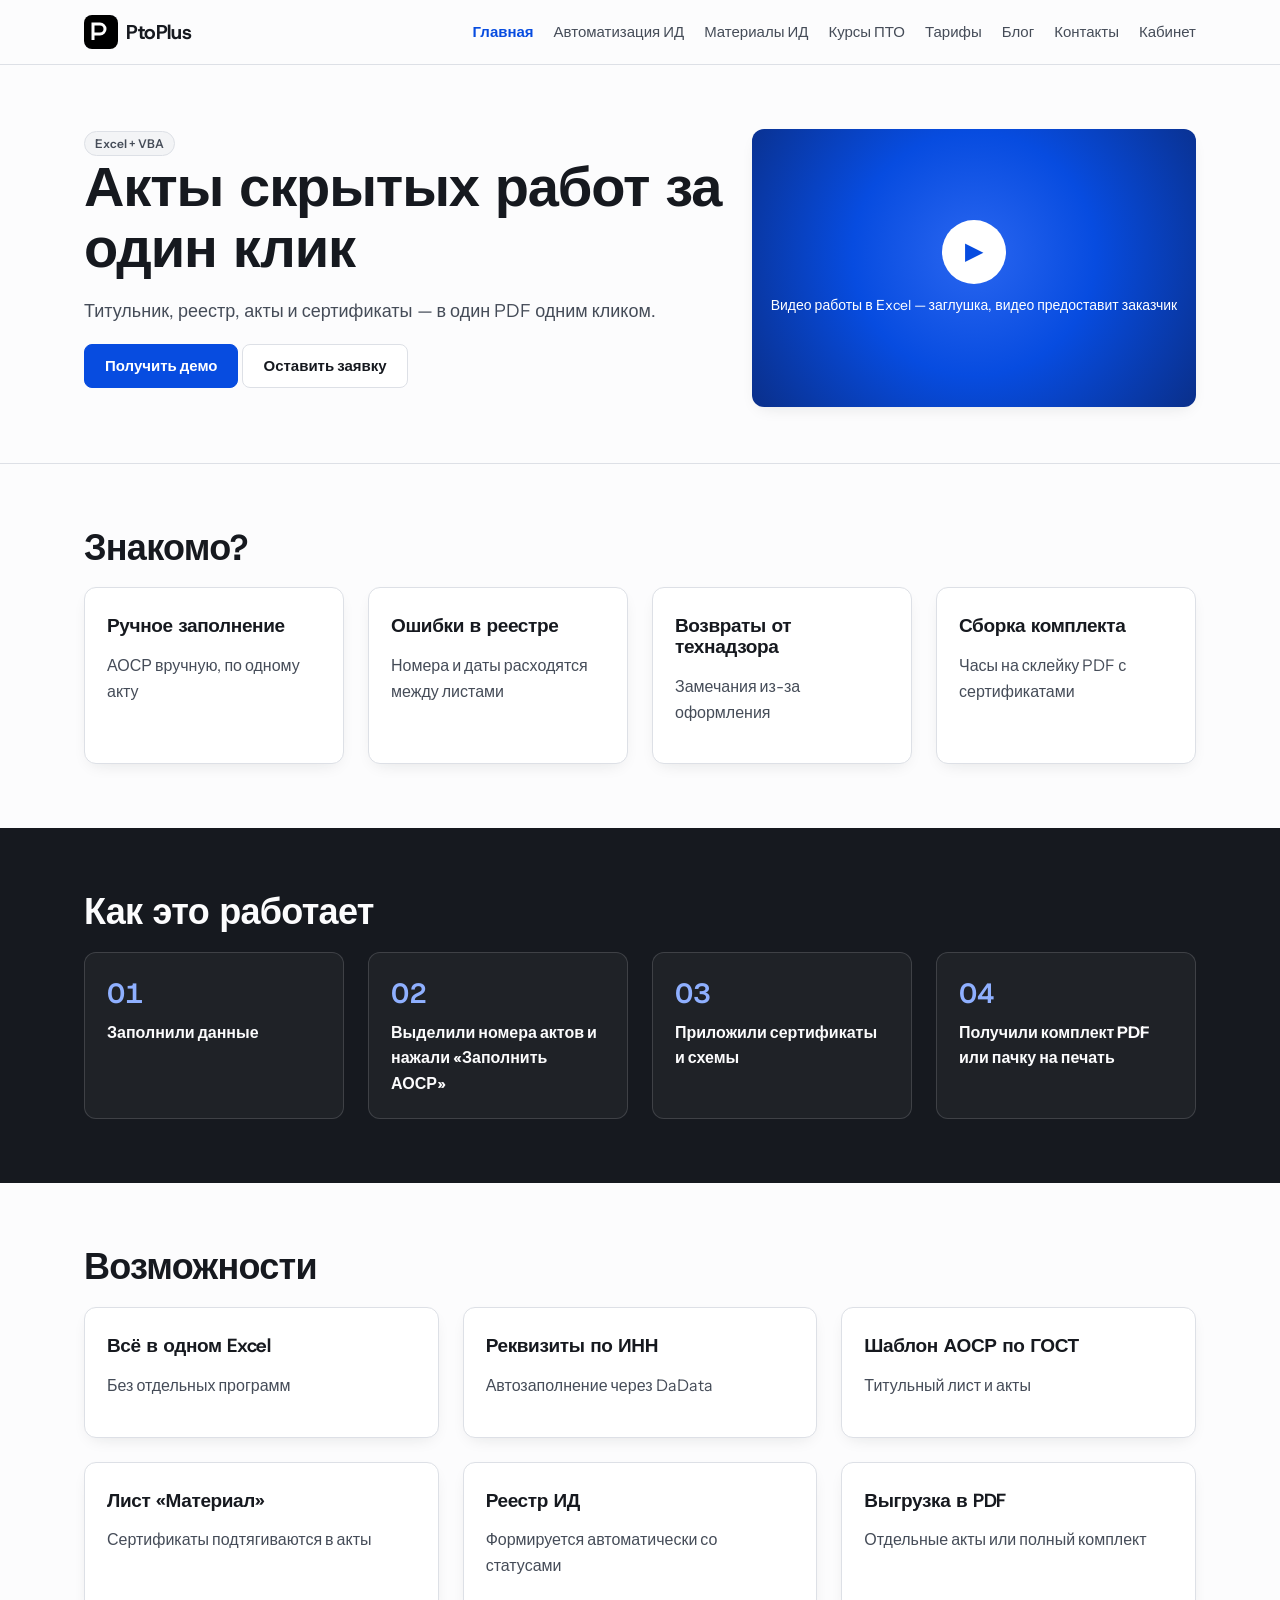
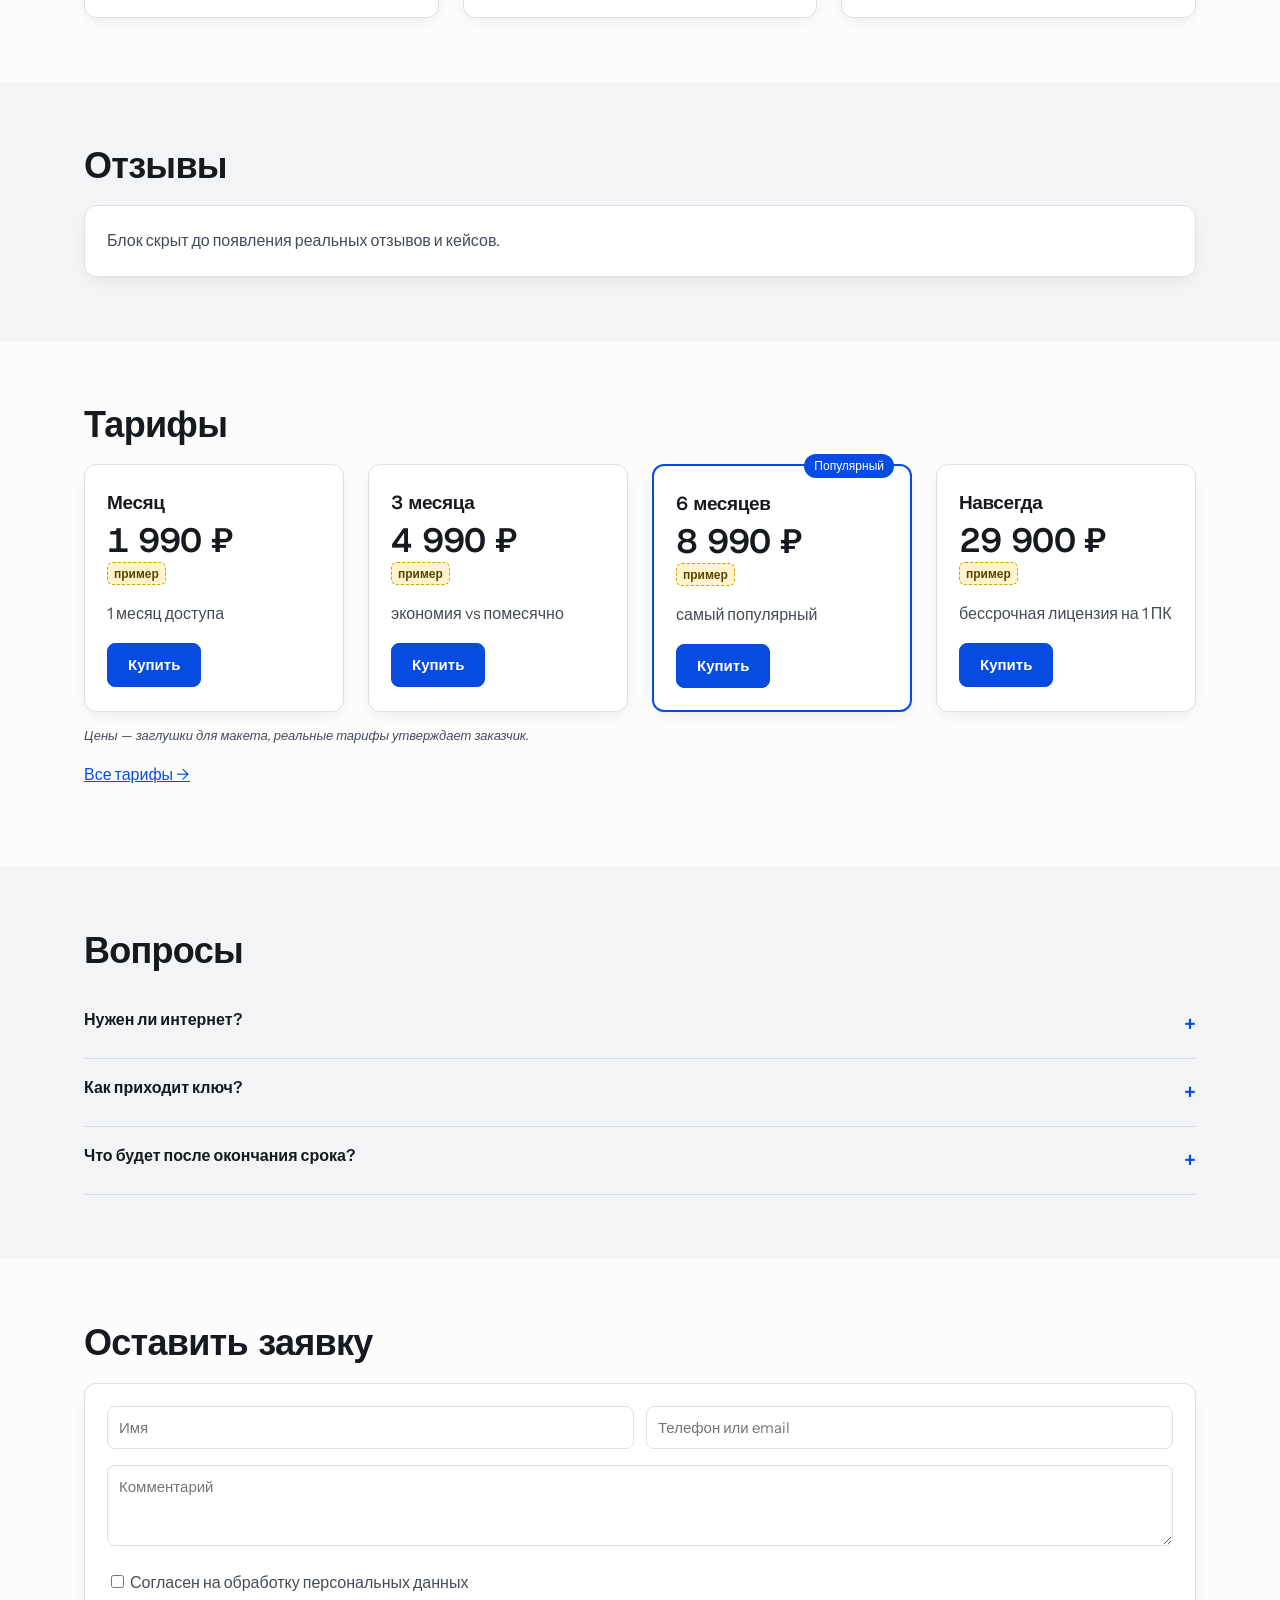
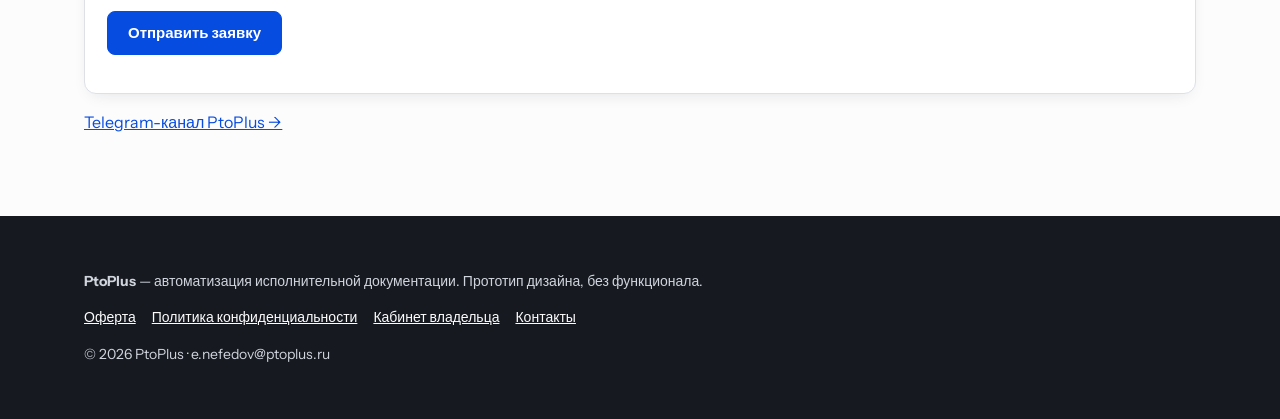
==== index.html @ ea8615cf "PtoPlus prototype" ====
<!doctype html><html lang="ru"><head><meta charset="utf-8"><meta name="viewport" content="width=device-width,initial-scale=1"><title>Главная — PtoPlus</title><link rel="preconnect" href="https://fonts.googleapis.com"><link rel="preconnect" href="https://fonts.gstatic.com" crossorigin><link href="https://fonts.googleapis.com/css2?family=Host+Grotesk:wght@500;700&family=Instrument+Sans:wght@400;500;600&display=swap" rel="stylesheet"><link rel="stylesheet" href="style.css"></head><body>
<header><div class="wrap nav"><a class="logo" href="index.html"><svg width="34" height="34" viewBox="0 0 34 34"><rect width="34" height="34" rx="8" fill="var(--accent)"/><path d="M9 25V9h7a5 5 0 010 10h-7" stroke="#fff" stroke-width="3" fill="none"/><path d="M22 18h6M25 15v6" stroke="var(--accent-2)" stroke-width="3"/></svg>PtoPlus</a><nav class="menu"><a href="index.html" class=active>Главная</a><a href="automation.html">Автоматизация ИД</a><a href="materials.html">Материалы ИД</a><a href="courses.html">Курсы ПТО</a><a href="pricing.html">Тарифы</a><a href="blog.html">Блог</a><a href="contacts.html">Контакты</a><a href="account.html">Кабинет</a></nav><button class="burger" aria-label="Меню">☰</button></div></header>
<main><div class="hero"><div class="wrap grid g2"><div><span class="tag">Excel + VBA</span><h1>Акты скрытых работ за один клик</h1><p>Титульник, реестр, акты и сертификаты — в один PDF одним кликом.</p><p><a class="btn" href="pricing.html">Получить демо</a> <a class="btn ghost" href="contacts.html">Оставить заявку</a></p></div><div class="video"><div class="play">▶</div><div>Видео работы в Excel — заглушка, видео предоставит заказчик</div></div></div></div><section class=""><div class="wrap"><h2>Знакомо?</h2><div class="grid g4"><div class="card"><h3>Ручное заполнение</h3><p class="muted">АОСР вручную, по одному акту</p></div><div class="card"><h3>Ошибки в реестре</h3><p class="muted">Номера и даты расходятся между листами</p></div><div class="card"><h3>Возвраты от технадзора</h3><p class="muted">Замечания из-за оформления</p></div><div class="card"><h3>Сборка комплекта</h3><p class="muted">Часы на склейку PDF с сертификатами</p></div></div></div></section><section class="dark"><div class="wrap"><h2>Как это работает</h2><div class="grid g4 steps"><div class="card"><b>Заполнили данные</b></div><div class="card"><b>Выделили номера актов и нажали «Заполнить АОСР»</b></div><div class="card"><b>Приложили сертификаты и схемы</b></div><div class="card"><b>Получили комплект PDF или пачку на печать</b></div></div></div></section><section class=""><div class="wrap"><h2>Возможности</h2><div class="grid g3"><div class="card"><h3>Всё в одном Excel</h3><p class="muted">Без отдельных программ</p></div><div class="card"><h3>Реквизиты по ИНН</h3><p class="muted">Автозаполнение через DaData</p></div><div class="card"><h3>Шаблон АОСР по ГОСТ</h3><p class="muted">Титульный лист и акты</p></div><div class="card"><h3>Лист «Материал»</h3><p class="muted">Сертификаты подтягиваются в акты</p></div><div class="card"><h3>Реестр ИД</h3><p class="muted">Формируется автоматически со статусами</p></div><div class="card"><h3>Выгрузка в PDF</h3><p class="muted">Отдельные акты или полный комплект</p></div></div></div></section><section class=""><div class="wrap"><h2>Отзывы</h2><div class="card muted">Блок скрыт до появления реальных отзывов и кейсов.</div></div></section><section class=""><div class="wrap"><h2>Тарифы</h2><div class="grid g4"><div class="card "><h3>Месяц</h3><div class="price">1 990 ₽</div><span class="ph">пример</span><p class="muted">1 месяц доступа</p><a class="btn" href="success.html">Купить</a></div><div class="card "><h3>3 месяца</h3><div class="price">4 990 ₽</div><span class="ph">пример</span><p class="muted">экономия vs помесячно</p><a class="btn" href="success.html">Купить</a></div><div class="card hit"><h3>6 месяцев</h3><div class="price">8 990 ₽</div><span class="ph">пример</span><p class="muted">самый популярный</p><a class="btn" href="success.html">Купить</a></div><div class="card "><h3>Навсегда</h3><div class="price">29 900 ₽</div><span class="ph">пример</span><p class="muted">бессрочная лицензия на 1 ПК</p><a class="btn" href="success.html">Купить</a></div></div><p class="demo">Цены — заглушки для макета, реальные тарифы утверждает заказчик.</p><p><a href="pricing.html">Все тарифы →</a></p></div></section><section class=""><div class="wrap"><h2>Вопросы</h2><details><summary>Нужен ли интернет?</summary>Ключ проверяется при запуске; без сети файл работает несколько дней.</details><details><summary>Как приходит ключ?</summary>На email и в Telegram-бот сразу после оплаты.</details><details><summary>Что будет после окончания срока?</summary>Кнопки автоматизации перестанут работать до продления.</details></div></section><section class=""><div class="wrap"><h2>Оставить заявку</h2><form class="card"><div class="grid g2"><input placeholder="Имя"><input placeholder="Телефон или email"></div><p><textarea rows="3" placeholder="Комментарий"></textarea></p><label class="muted"><input type="checkbox" style="width:auto"> Согласен на обработку персональных данных</label><p><button class="btn">Отправить заявку</button></p></form><p><a href="#" data-demo="ссылка на Telegram-канал">Telegram-канал PtoPlus →</a></p></div></section></main>
<footer><div class="wrap"><p><b>PtoPlus</b> — автоматизация исполнительной документации. Прототип дизайна, без функционала.</p><p><a href="offer.html">Оферта</a><a href="privacy.html">Политика конфиденциальности</a><a href="owner.html">Кабинет владельца</a><a href="contacts.html">Контакты</a></p><p>© 2026 PtoPlus · e.nefedov@ptoplus.ru</p></div></footer><script src="app.js"></script></body></html>
---- style.css ----
:root{--dp-color-ground:#fcfcfd;--dp-color-ink:#16191f;--dp-color-ink-secondary:#454c58;--dp-color-ground-muted:#f3f4f6;--dp-color-rule:#dde0e6;--dp-color-accent:#074ce0;--dp-color-field:#16191f;--dp-color-on-field:#fcfcfd;--dp-color-on-field-secondary:#d0d4dd;--dp-color-panel:#fff;--dp-color-on-accent:#fff;--dp-typography-fallback:sans-serif;--dp-typography-body:16px;--dp-typography-interface:15px;--dp-typography-small:14px;--dp-typography-metadata:13px;--dp-typography-label:12px;--dp-typography-body-leading:1.6;--dp-spacing-grid-gap:24px;--dp-radius-panel:12px;--dp-border-hairline:1px;--dp-motion-interaction:160ms;--dp-motion-easing:ease-out;
--display:"Host Grotesk",var(--dp-typography-fallback);--sans:"Instrument Sans",var(--dp-typography-fallback);--shadow:0 6px 18px -8px rgba(22,25,31,.14);--maxw:1160px}
*{box-sizing:border-box}
body{margin:0;font-family:var(--sans);font-size:var(--dp-typography-body);line-height:var(--dp-typography-body-leading);background:var(--dp-color-ground);color:var(--dp-color-ink)}
h1,h2,h3,.price,.kpi,.logo{font-family:var(--display);letter-spacing:-.02em;line-height:1.1;font-weight:700}
h1{font-size:clamp(32px,5.4vw,56px);margin:0 0 16px}h2{font-size:clamp(24px,3.4vw,36px);margin:0 0 20px}h3{font-size:19px;margin:6px 0 8px}
a{color:var(--dp-color-accent)}img,svg{max-width:100%}
:focus-visible{outline:2px solid var(--dp-color-accent);outline-offset:3px;border-radius:4px}
.wrap{max-width:var(--maxw);margin:auto;padding:0 24px}
header{background:var(--dp-color-ground);border-bottom:var(--dp-border-hairline) solid var(--dp-color-rule);position:sticky;top:0;z-index:9}
.nav{display:flex;align-items:center;justify-content:space-between;height:64px}
.logo{display:flex;gap:8px;align-items:center;font-size:20px;color:var(--dp-color-ink);text-decoration:none}
.menu{display:none;position:absolute;top:64px;left:0;right:0;background:var(--dp-color-panel);flex-direction:column;padding:12px 24px;border-bottom:1px solid var(--dp-color-rule);font-size:var(--dp-typography-interface)}
.menu.open{display:flex}.menu a{padding:8px 0;color:var(--dp-color-ink-secondary);text-decoration:none}.menu a.active{color:var(--dp-color-accent);font-weight:600}.menu a:hover{color:var(--dp-color-ink)}
.burger{background:var(--dp-color-panel);border:1px solid var(--dp-color-rule);border-radius:8px;padding:8px 12px;font-size:18px;color:var(--dp-color-ink);cursor:pointer}
@media(min-width:1000px){.menu{display:flex;position:static;flex-direction:row;gap:20px;padding:0;border:0;background:none}.burger{display:none}}
.btn{display:inline-block;background:var(--dp-color-accent);color:var(--dp-color-on-accent);padding:12px 20px;border-radius:8px;text-decoration:none;font:600 var(--dp-typography-interface)/1.2 var(--sans);border:1px solid var(--dp-color-accent);cursor:pointer;min-height:44px;transition:transform var(--dp-motion-interaction) var(--dp-motion-easing),background var(--dp-motion-interaction) var(--dp-motion-easing),box-shadow var(--dp-motion-interaction) var(--dp-motion-easing)}
.btn:hover{background:#053cb4;transform:translateY(-1px);box-shadow:var(--shadow)}.btn:active{transform:none}
.btn.ghost{background:var(--dp-color-panel);color:var(--dp-color-ink);border-color:var(--dp-color-rule)}.btn.ghost:hover{background:var(--dp-color-ground-muted)}
.btn.sm{padding:6px 12px;min-height:34px;font-size:var(--dp-typography-metadata)}.btn.warn{background:var(--dp-color-panel);color:#b42318;border-color:#f1c1bc}
section{padding:64px 0}section:nth-of-type(even){background:var(--dp-color-ground-muted)}
.dark,footer{background:var(--dp-color-field)!important;color:var(--dp-color-on-field)}.dark .muted,footer{color:var(--dp-color-on-field-secondary)}
.dark .card{background:rgba(255,255,255,.04);border-color:rgba(255,255,255,.14);box-shadow:none;color:var(--dp-color-on-field)}
.hero{padding:64px 0 56px;border-bottom:1px solid var(--dp-color-rule)}.hero p{font-size:18px;color:var(--dp-color-ink-secondary);max-width:62ch}
.hero .grid.g2{grid-template-columns:1.45fr 1fr;align-items:center}
.grid{display:grid;gap:var(--dp-spacing-grid-gap);grid-template-columns:1fr}
.g2{grid-template-columns:1fr 1fr}.g3{grid-template-columns:repeat(3,1fr)}.g4{grid-template-columns:repeat(4,1fr)}
.card{background:var(--dp-color-panel);border:var(--dp-border-hairline) solid var(--dp-color-rule);border-radius:var(--dp-radius-panel);padding:22px;box-shadow:var(--shadow)}
.card p.muted{max-width:42ch}
.muted{color:var(--dp-color-ink-secondary)}
.tag{display:inline-block;font-size:var(--dp-typography-label);font-weight:600;background:var(--dp-color-ground-muted);color:var(--dp-color-ink-secondary);border:1px solid var(--dp-color-rule);border-radius:20px;padding:2px 10px;margin-right:4px}
.ph{display:inline-block;font-size:var(--dp-typography-label);background:#fff4cc;color:#5c4400;border:1px dashed #c9a400;border-radius:6px;padding:1px 6px;vertical-align:middle;font-weight:600}
.price{font-size:34px}.card.hit{border:2px solid var(--dp-color-accent);position:relative}.card.hit::after{content:"Популярный";position:absolute;top:-12px;right:16px;background:var(--dp-color-accent);color:#fff;font-size:var(--dp-typography-label);padding:2px 10px;border-radius:20px}
.card ul{padding-left:18px;font-size:var(--dp-typography-small)}
.video{aspect-ratio:16/10;background:radial-gradient(circle at 50% 45%,#2a66f0,#074ce0 45%,#0a2f8a);border-radius:var(--dp-radius-panel);display:flex;align-items:center;justify-content:center;color:#fff;flex-direction:column;gap:10px;text-align:center;padding:16px;font-size:var(--dp-typography-small);box-shadow:var(--shadow)}
.play{width:64px;height:64px;border-radius:50%;background:#fff;color:var(--dp-color-accent);display:flex;align-items:center;justify-content:center;font-size:24px}
.steps{counter-reset:s}.steps .card::before{counter-increment:s;content:counter(s,decimal-leading-zero);display:block;font:700 28px var(--display);color:var(--dp-color-accent);margin-bottom:8px}.dark .steps .card::before{color:#8fb0ff}
.filters{display:flex;flex-wrap:wrap;gap:10px;margin-bottom:20px}
select,input,textarea{font:var(--dp-typography-interface) var(--sans);padding:11px;border:1px solid var(--dp-color-rule);border-radius:8px;background:var(--dp-color-panel);color:var(--dp-color-ink);width:100%}.filters select,.filters input{width:auto;flex:1 1 160px}
form .grid{gap:12px}
table{width:100%;border-collapse:collapse;font-size:var(--dp-typography-small)}th{font-size:var(--dp-typography-label);text-transform:uppercase;letter-spacing:.04em;color:var(--dp-color-ink-secondary)}th,td{text-align:left;padding:11px 10px;border-bottom:1px solid var(--dp-color-rule)}.tbl{overflow-x:auto}
.ok{color:#067647;font-weight:600}.bad{color:#b42318;font-weight:600}
.bar{display:flex;align-items:center;gap:10px;margin:10px 0;font-size:var(--dp-typography-metadata)}.bar span{width:90px;flex:none}.bar i{display:block;height:14px;background:var(--dp-color-accent);border-radius:4px}
.tabs{display:flex;gap:6px;flex-wrap:wrap;margin-bottom:14px}.tabs button{border:1px solid var(--dp-color-rule);background:var(--dp-color-panel);padding:8px 16px;border-radius:20px;cursor:pointer;font:500 var(--dp-typography-interface) var(--sans);color:var(--dp-color-ink)}.tabs button.on{background:var(--dp-color-accent);color:#fff;border-color:var(--dp-color-accent)}
.pane{display:none}.pane.on{display:block}.demo{font-size:var(--dp-typography-metadata);color:var(--dp-color-ink-secondary);font-style:italic;font-family:var(--sans);font-weight:400;letter-spacing:0}
details{border-bottom:1px solid var(--dp-color-rule);padding:16px 0}details summary{cursor:pointer;font-weight:600;list-style:none;display:flex;justify-content:space-between}details summary::-webkit-details-marker{display:none}details summary::after{content:"+";font-size:22px;color:var(--dp-color-accent);transition:transform var(--dp-motion-interaction) var(--dp-motion-easing)}details[open] summary::after{transform:rotate(45deg)}
footer{padding:40px 0;font-size:var(--dp-typography-small)}footer a{color:var(--dp-color-on-field);margin-right:16px}
.kpi{font-size:28px}
@media(max-width:1050px){:root{--dp-spacing-grid-gap:18px}.g4{grid-template-columns:repeat(2,1fr)}}
@media(max-width:760px){.g2,.g3,.hero .grid.g2{grid-template-columns:1fr}.g4{grid-template-columns:1fr}section{padding:44px 0}.wrap{padding:0 18px}}
@media(max-width:480px){.g4{grid-template-columns:1fr}}
@media(prefers-reduced-motion:reduce){*{transition:none!important}.btn:hover{transform:none}}
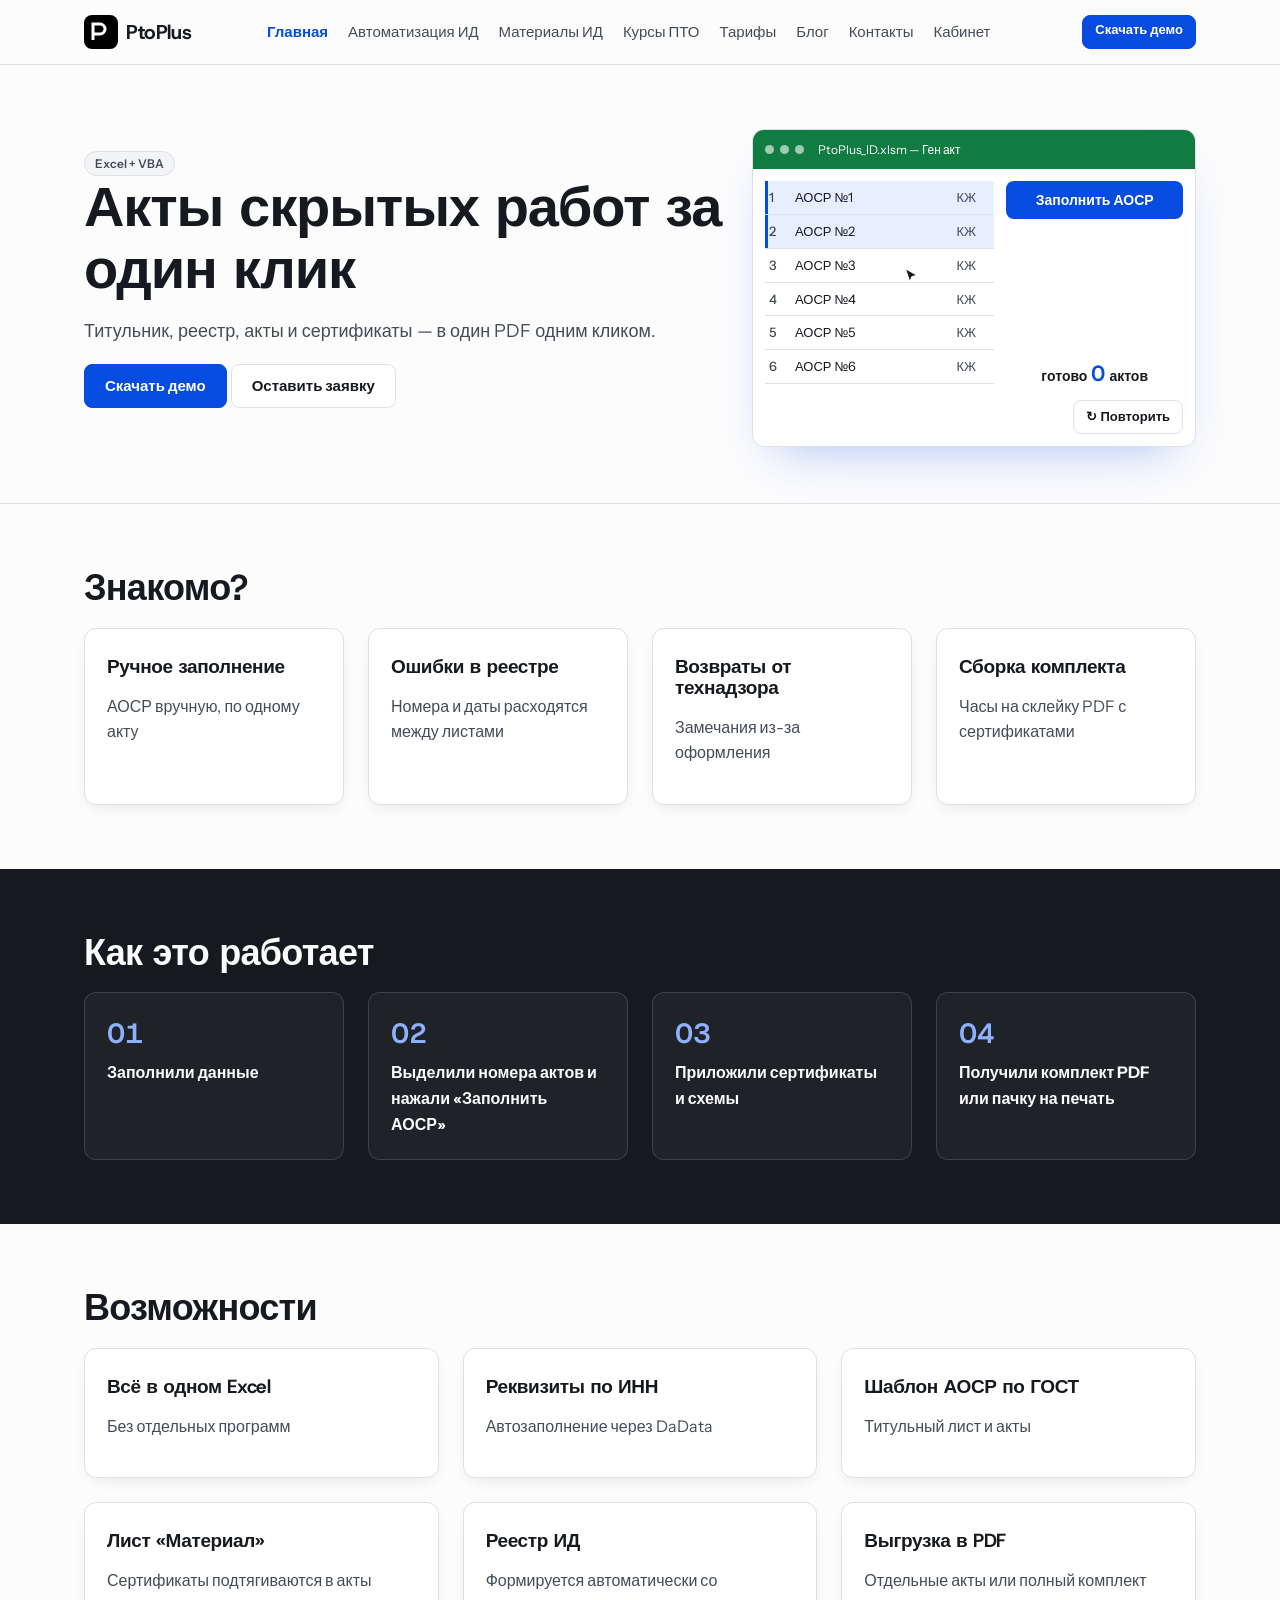
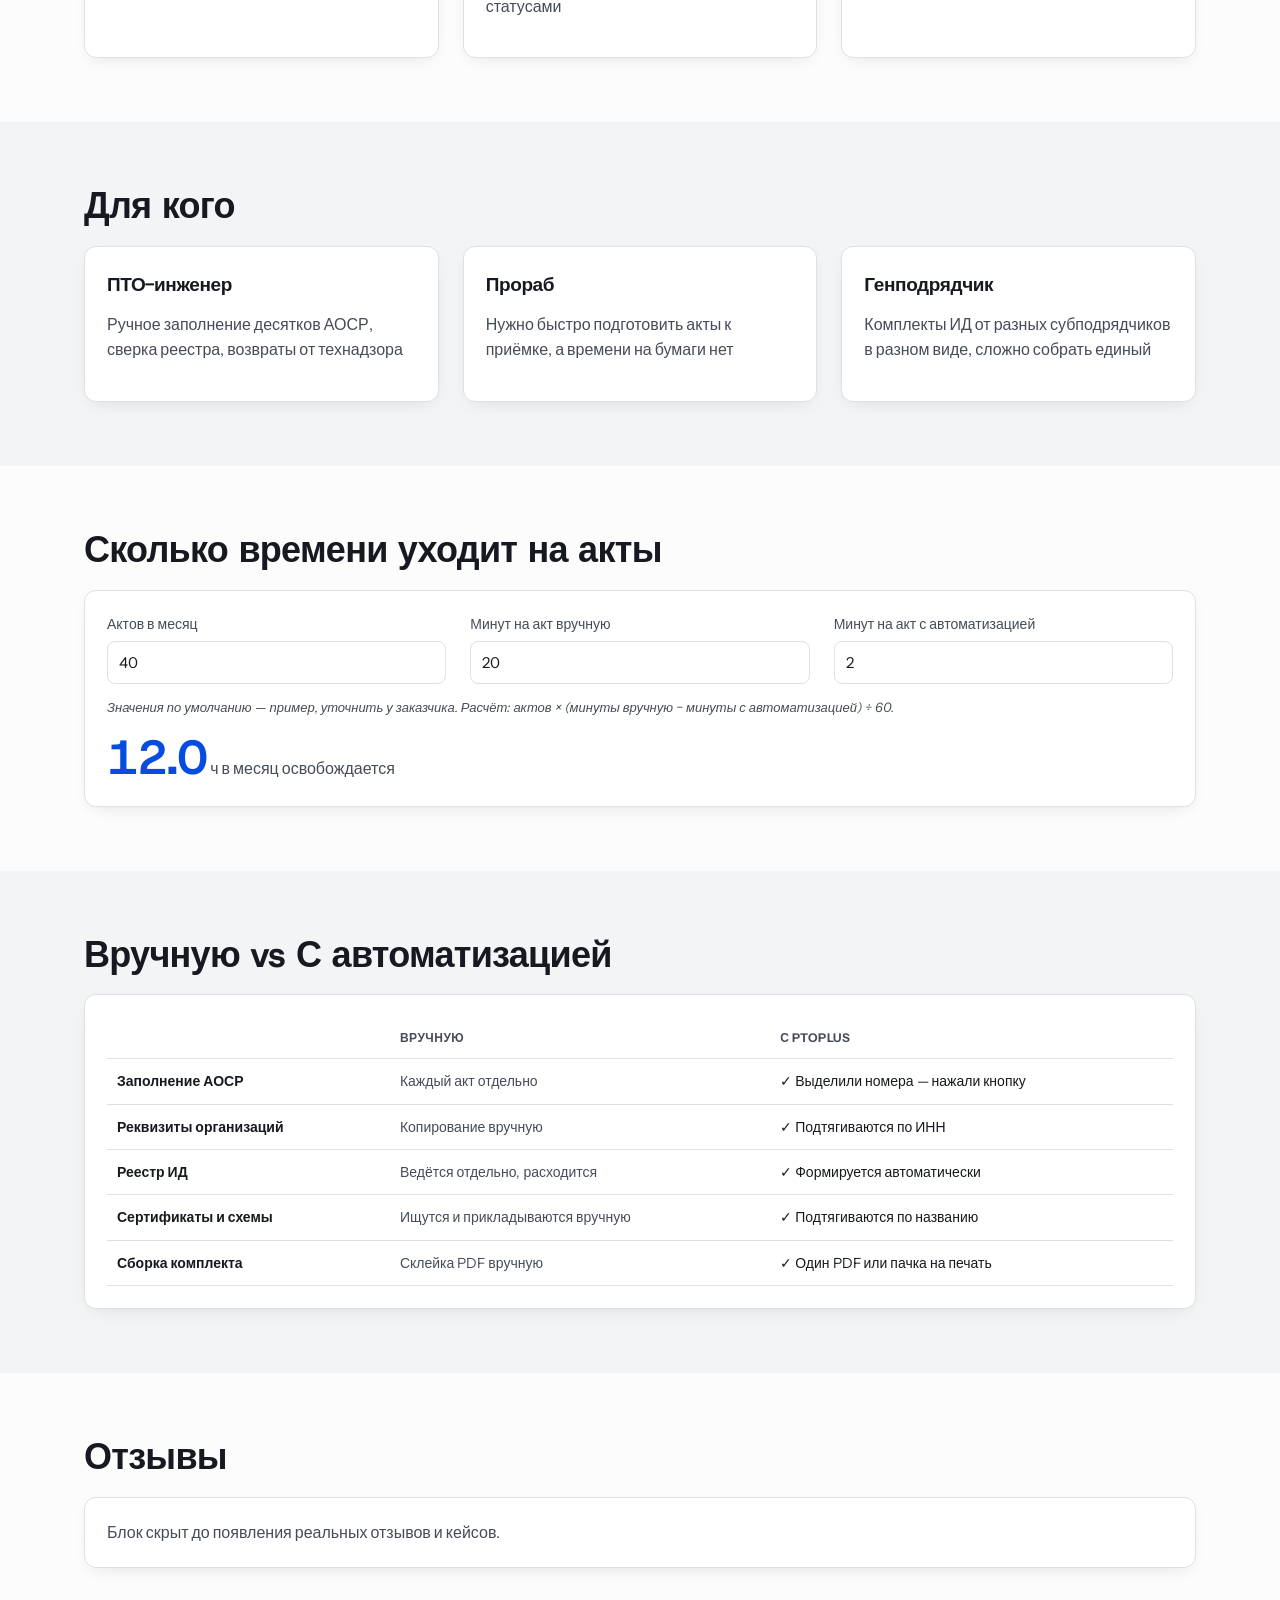
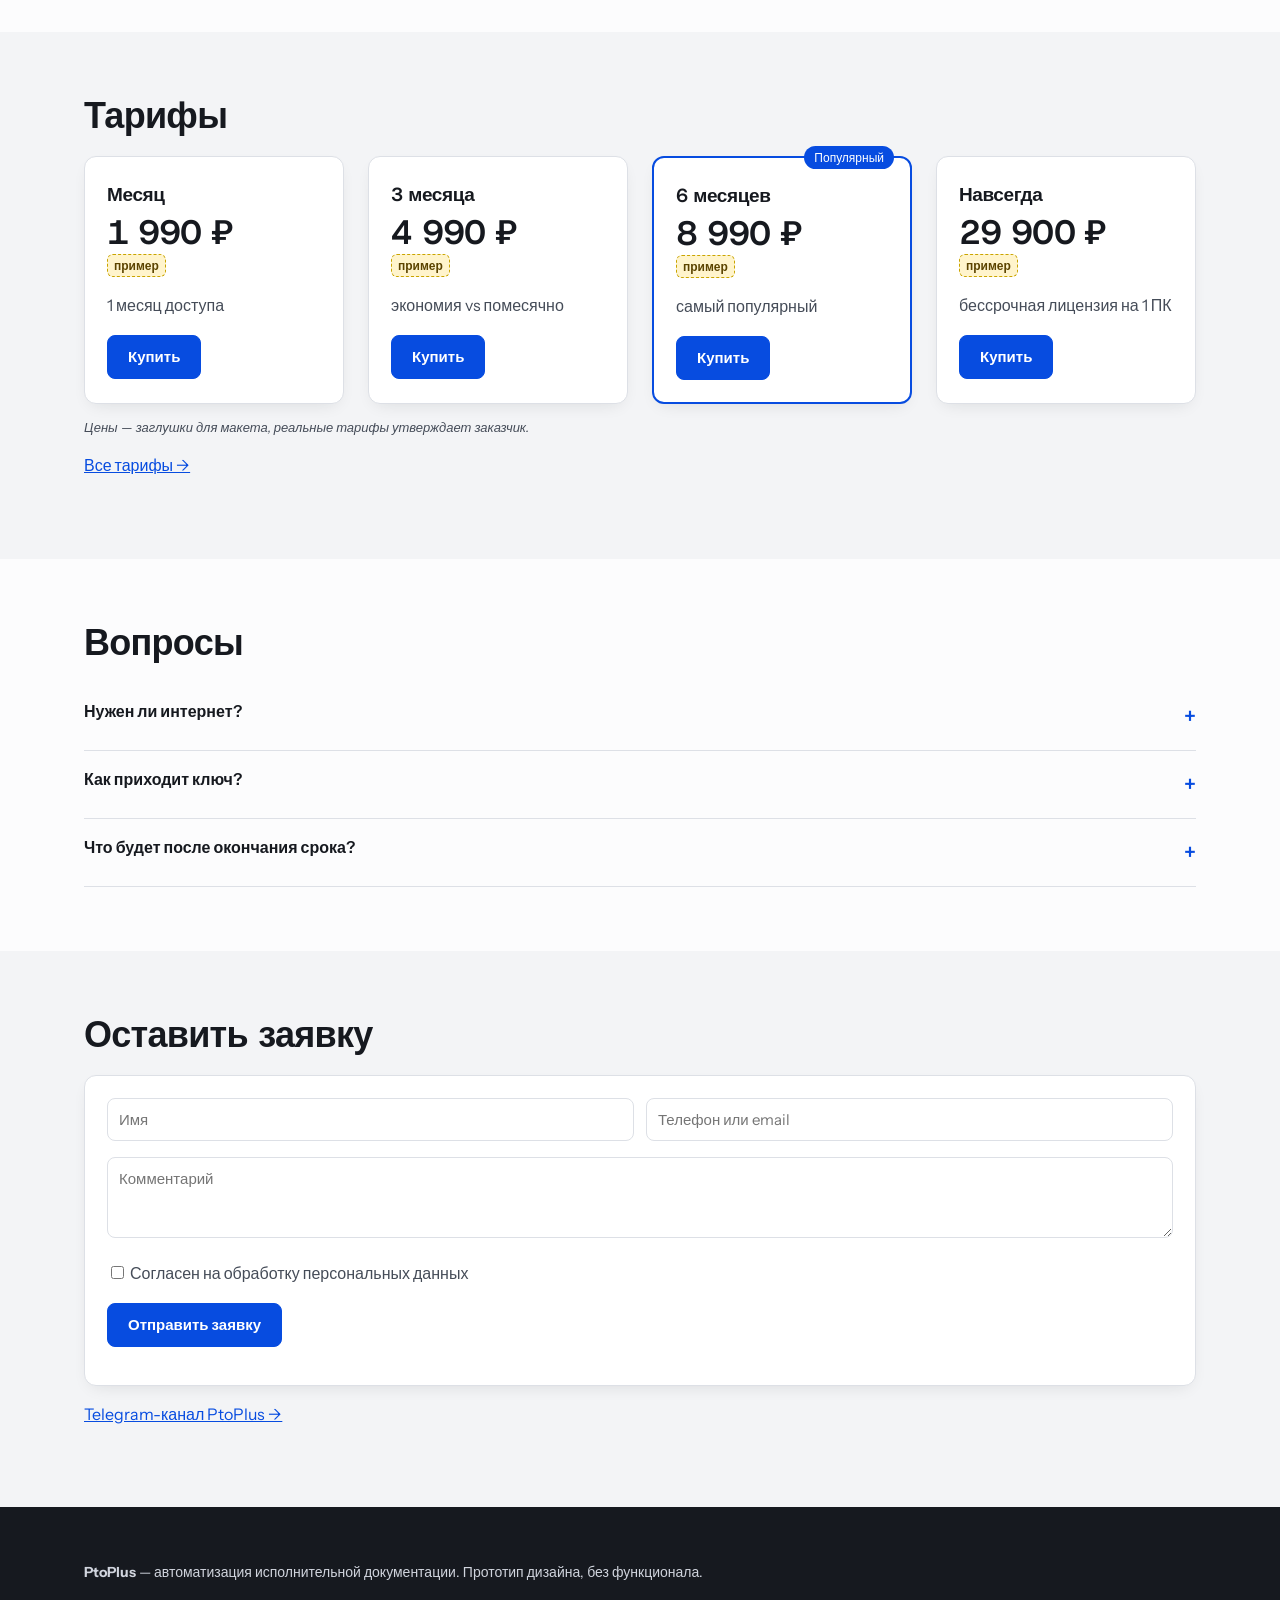
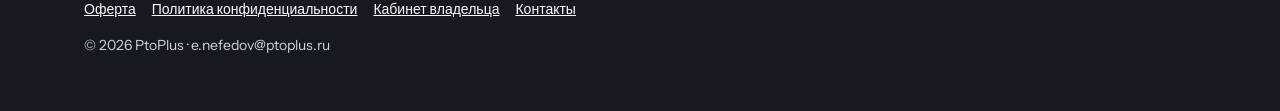
==== commit 4b06791c: "WOW: hero demo, calculator, audience, comparison, motion" ====
--- a/index.html
+++ b/index.html
@@ -1,4 +1,4 @@
 <!doctype html><html lang="ru"><head><meta charset="utf-8"><meta name="viewport" content="width=device-width,initial-scale=1"><title>Главная — PtoPlus</title><link rel="preconnect" href="https://fonts.googleapis.com"><link rel="preconnect" href="https://fonts.gstatic.com" crossorigin><link href="https://fonts.googleapis.com/css2?family=Host+Grotesk:wght@500;700&family=Instrument+Sans:wght@400;500;600&display=swap" rel="stylesheet"><link rel="stylesheet" href="style.css"></head><body>
-<header><div class="wrap nav"><a class="logo" href="index.html"><svg width="34" height="34" viewBox="0 0 34 34"><rect width="34" height="34" rx="8" fill="var(--accent)"/><path d="M9 25V9h7a5 5 0 010 10h-7" stroke="#fff" stroke-width="3" fill="none"/><path d="M22 18h6M25 15v6" stroke="var(--accent-2)" stroke-width="3"/></svg>PtoPlus</a><nav class="menu"><a href="index.html" class=active>Главная</a><a href="automation.html">Автоматизация ИД</a><a href="materials.html">Материалы ИД</a><a href="courses.html">Курсы ПТО</a><a href="pricing.html">Тарифы</a><a href="blog.html">Блог</a><a href="contacts.html">Контакты</a><a href="account.html">Кабинет</a></nav><button class="burger" aria-label="Меню">☰</button></div></header>
-<main><div class="hero"><div class="wrap grid g2"><div><span class="tag">Excel + VBA</span><h1>Акты скрытых работ за один клик</h1><p>Титульник, реестр, акты и сертификаты — в один PDF одним кликом.</p><p><a class="btn" href="pricing.html">Получить демо</a> <a class="btn ghost" href="contacts.html">Оставить заявку</a></p></div><div class="video"><div class="play">▶</div><div>Видео работы в Excel — заглушка, видео предоставит заказчик</div></div></div></div><section class=""><div class="wrap"><h2>Знакомо?</h2><div class="grid g4"><div class="card"><h3>Ручное заполнение</h3><p class="muted">АОСР вручную, по одному акту</p></div><div class="card"><h3>Ошибки в реестре</h3><p class="muted">Номера и даты расходятся между листами</p></div><div class="card"><h3>Возвраты от технадзора</h3><p class="muted">Замечания из-за оформления</p></div><div class="card"><h3>Сборка комплекта</h3><p class="muted">Часы на склейку PDF с сертификатами</p></div></div></div></section><section class="dark"><div class="wrap"><h2>Как это работает</h2><div class="grid g4 steps"><div class="card"><b>Заполнили данные</b></div><div class="card"><b>Выделили номера актов и нажали «Заполнить АОСР»</b></div><div class="card"><b>Приложили сертификаты и схемы</b></div><div class="card"><b>Получили комплект PDF или пачку на печать</b></div></div></div></section><section class=""><div class="wrap"><h2>Возможности</h2><div class="grid g3"><div class="card"><h3>Всё в одном Excel</h3><p class="muted">Без отдельных программ</p></div><div class="card"><h3>Реквизиты по ИНН</h3><p class="muted">Автозаполнение через DaData</p></div><div class="card"><h3>Шаблон АОСР по ГОСТ</h3><p class="muted">Титульный лист и акты</p></div><div class="card"><h3>Лист «Материал»</h3><p class="muted">Сертификаты подтягиваются в акты</p></div><div class="card"><h3>Реестр ИД</h3><p class="muted">Формируется автоматически со статусами</p></div><div class="card"><h3>Выгрузка в PDF</h3><p class="muted">Отдельные акты или полный комплект</p></div></div></div></section><section class=""><div class="wrap"><h2>Отзывы</h2><div class="card muted">Блок скрыт до появления реальных отзывов и кейсов.</div></div></section><section class=""><div class="wrap"><h2>Тарифы</h2><div class="grid g4"><div class="card "><h3>Месяц</h3><div class="price">1 990 ₽</div><span class="ph">пример</span><p class="muted">1 месяц доступа</p><a class="btn" href="success.html">Купить</a></div><div class="card "><h3>3 месяца</h3><div class="price">4 990 ₽</div><span class="ph">пример</span><p class="muted">экономия vs помесячно</p><a class="btn" href="success.html">Купить</a></div><div class="card hit"><h3>6 месяцев</h3><div class="price">8 990 ₽</div><span class="ph">пример</span><p class="muted">самый популярный</p><a class="btn" href="success.html">Купить</a></div><div class="card "><h3>Навсегда</h3><div class="price">29 900 ₽</div><span class="ph">пример</span><p class="muted">бессрочная лицензия на 1 ПК</p><a class="btn" href="success.html">Купить</a></div></div><p class="demo">Цены — заглушки для макета, реальные тарифы утверждает заказчик.</p><p><a href="pricing.html">Все тарифы →</a></p></div></section><section class=""><div class="wrap"><h2>Вопросы</h2><details><summary>Нужен ли интернет?</summary>Ключ проверяется при запуске; без сети файл работает несколько дней.</details><details><summary>Как приходит ключ?</summary>На email и в Telegram-бот сразу после оплаты.</details><details><summary>Что будет после окончания срока?</summary>Кнопки автоматизации перестанут работать до продления.</details></div></section><section class=""><div class="wrap"><h2>Оставить заявку</h2><form class="card"><div class="grid g2"><input placeholder="Имя"><input placeholder="Телефон или email"></div><p><textarea rows="3" placeholder="Комментарий"></textarea></p><label class="muted"><input type="checkbox" style="width:auto"> Согласен на обработку персональных данных</label><p><button class="btn">Отправить заявку</button></p></form><p><a href="#" data-demo="ссылка на Telegram-канал">Telegram-канал PtoPlus →</a></p></div></section></main>
+<header><div class="wrap nav"><a class="logo" href="index.html"><svg width="34" height="34" viewBox="0 0 34 34"><rect width="34" height="34" rx="8" fill="var(--accent)"/><path d="M9 25V9h7a5 5 0 010 10h-7" stroke="#fff" stroke-width="3" fill="none"/><path d="M22 18h6M25 15v6" stroke="var(--accent-2)" stroke-width="3"/></svg>PtoPlus</a><nav class="menu"><a href="index.html" class=active>Главная</a><a href="automation.html">Автоматизация ИД</a><a href="materials.html">Материалы ИД</a><a href="courses.html">Курсы ПТО</a><a href="pricing.html">Тарифы</a><a href="blog.html">Блог</a><a href="contacts.html">Контакты</a><a href="account.html">Кабинет</a></nav><a class="btn sm hdr-cta" href="#" data-demo="скачивание демо-файла">Скачать демо</a><button class="burger" aria-label="Меню">☰</button></div></header>
+<main><div class="hero"><div class="wrap grid g2"><div><span class="tag">Excel + VBA</span><h1>Акты скрытых работ за один клик</h1><p>Титульник, реестр, акты и сертификаты — в один PDF одним кликом.</p><p><a class="btn" href="#" data-demo="скачивание демо-файла">Скачать демо</a> <a class="btn ghost" href="contacts.html">Оставить заявку</a></p></div><div class="xdemo" aria-label="Анимация: выделение актов и формирование PDF" role="img"><div class="xbar"><i></i><i></i><i></i><span>PtoPlus_ID.xlsm — Ген акт</span></div><div class="xbody"><div class="xsheet"><div class="xrow"><b>1</b><span>АОСР №1</span><em>КЖ</em></div><div class="xrow"><b>2</b><span>АОСР №2</span><em>КЖ</em></div><div class="xrow"><b>3</b><span>АОСР №3</span><em>КЖ</em></div><div class="xrow"><b>4</b><span>АОСР №4</span><em>КЖ</em></div><div class="xrow"><b>5</b><span>АОСР №5</span><em>КЖ</em></div><div class="xrow"><b>6</b><span>АОСР №6</span><em>КЖ</em></div></div><div class="xside"><button class="xbtn" tabindex="-1">Заполнить АОСР</button><div class="xstack"></div><div class="xcount">готово <b>0</b> актов</div></div><div class="xcursor"></div></div><button class="xreplay btn ghost sm" type="button">↻ Повторить</button></div></div></div><section class=""><div class="wrap"><h2>Знакомо?</h2><div class="grid g4"><div class="card"><h3>Ручное заполнение</h3><p class="muted">АОСР вручную, по одному акту</p></div><div class="card"><h3>Ошибки в реестре</h3><p class="muted">Номера и даты расходятся между листами</p></div><div class="card"><h3>Возвраты от технадзора</h3><p class="muted">Замечания из-за оформления</p></div><div class="card"><h3>Сборка комплекта</h3><p class="muted">Часы на склейку PDF с сертификатами</p></div></div></div></section><section class="dark"><div class="wrap"><h2>Как это работает</h2><div class="grid g4 steps"><div class="card"><b>Заполнили данные</b></div><div class="card"><b>Выделили номера актов и нажали «Заполнить АОСР»</b></div><div class="card"><b>Приложили сертификаты и схемы</b></div><div class="card"><b>Получили комплект PDF или пачку на печать</b></div></div></div></section><section class=""><div class="wrap"><h2>Возможности</h2><div class="grid g3"><div class="card"><h3>Всё в одном Excel</h3><p class="muted">Без отдельных программ</p></div><div class="card"><h3>Реквизиты по ИНН</h3><p class="muted">Автозаполнение через DaData</p></div><div class="card"><h3>Шаблон АОСР по ГОСТ</h3><p class="muted">Титульный лист и акты</p></div><div class="card"><h3>Лист «Материал»</h3><p class="muted">Сертификаты подтягиваются в акты</p></div><div class="card"><h3>Реестр ИД</h3><p class="muted">Формируется автоматически со статусами</p></div><div class="card"><h3>Выгрузка в PDF</h3><p class="muted">Отдельные акты или полный комплект</p></div></div></div></section><section class=""><div class="wrap"><h2>Для кого</h2><div class="grid g3"><div class="card"><h3>ПТО-инженер</h3><p class="muted">Ручное заполнение десятков АОСР, сверка реестра, возвраты от технадзора</p></div><div class="card"><h3>Прораб</h3><p class="muted">Нужно быстро подготовить акты к приёмке, а времени на бумаги нет</p></div><div class="card"><h3>Генподрядчик</h3><p class="muted">Комплекты ИД от разных субподрядчиков в разном виде, сложно собрать единый</p></div></div></div></section><section class=""><div class="wrap"><h2>Сколько времени уходит на акты</h2><div class="card calc"><div class="grid g3"><label>Актов в месяц<input type="number" id="cA" value="40" min="0"></label><label>Минут на акт вручную<input type="number" id="cM" value="20" min="0"></label><label>Минут на акт с автоматизацией<input type="number" id="cT" value="2" min="0"></label></div><p class="demo">Значения по умолчанию — пример, уточнить у заказчика. Расчёт: актов × (минуты вручную − минуты с автоматизацией) ÷ 60.</p><div class="calcout"><span class="kpi" id="cOut">0</span> <span class="muted">ч в месяц освобождается</span></div></div></div></section><section class=""><div class="wrap"><h2>Вручную vs С автоматизацией</h2><div class="card tbl"><table><tr><th></th><th>Вручную</th><th>С PtoPlus</th></tr><tr><td><b>Заполнение АОСР</b></td><td class="muted">Каждый акт отдельно</td><td>✓ Выделили номера — нажали кнопку</td></tr><tr><td><b>Реквизиты организаций</b></td><td class="muted">Копирование вручную</td><td>✓ Подтягиваются по ИНН</td></tr><tr><td><b>Реестр ИД</b></td><td class="muted">Ведётся отдельно, расходится</td><td>✓ Формируется автоматически</td></tr><tr><td><b>Сертификаты и схемы</b></td><td class="muted">Ищутся и прикладываются вручную</td><td>✓ Подтягиваются по названию</td></tr><tr><td><b>Сборка комплекта</b></td><td class="muted">Склейка PDF вручную</td><td>✓ Один PDF или пачка на печать</td></tr></table></div></div></section><section class=""><div class="wrap"><h2>Отзывы</h2><div class="card muted">Блок скрыт до появления реальных отзывов и кейсов.</div></div></section><section class=""><div class="wrap"><h2>Тарифы</h2><div class="grid g4"><div class="card "><h3>Месяц</h3><div class="price">1 990 ₽</div><span class="ph">пример</span><p class="muted">1 месяц доступа</p><a class="btn" href="success.html">Купить</a></div><div class="card "><h3>3 месяца</h3><div class="price">4 990 ₽</div><span class="ph">пример</span><p class="muted">экономия vs помесячно</p><a class="btn" href="success.html">Купить</a></div><div class="card hit"><h3>6 месяцев</h3><div class="price">8 990 ₽</div><span class="ph">пример</span><p class="muted">самый популярный</p><a class="btn" href="success.html">Купить</a></div><div class="card "><h3>Навсегда</h3><div class="price">29 900 ₽</div><span class="ph">пример</span><p class="muted">бессрочная лицензия на 1 ПК</p><a class="btn" href="success.html">Купить</a></div></div><p class="demo">Цены — заглушки для макета, реальные тарифы утверждает заказчик.</p><p><a href="pricing.html">Все тарифы →</a></p></div></section><section class=""><div class="wrap"><h2>Вопросы</h2><details><summary>Нужен ли интернет?</summary>Ключ проверяется при запуске; без сети файл работает несколько дней.</details><details><summary>Как приходит ключ?</summary>На email и в Telegram-бот сразу после оплаты.</details><details><summary>Что будет после окончания срока?</summary>Кнопки автоматизации перестанут работать до продления.</details></div></section><section class=""><div class="wrap"><h2>Оставить заявку</h2><form class="card"><div class="grid g2"><input placeholder="Имя"><input placeholder="Телефон или email"></div><p><textarea rows="3" placeholder="Комментарий"></textarea></p><label class="muted"><input type="checkbox" style="width:auto"> Согласен на обработку персональных данных</label><p><button class="btn">Отправить заявку</button></p></form><p><a href="#" data-demo="ссылка на Telegram-канал">Telegram-канал PtoPlus →</a></p></div></section></main>
 <footer><div class="wrap"><p><b>PtoPlus</b> — автоматизация исполнительной документации. Прототип дизайна, без функционала.</p><p><a href="offer.html">Оферта</a><a href="privacy.html">Политика конфиденциальности</a><a href="owner.html">Кабинет владельца</a><a href="contacts.html">Контакты</a></p><p>© 2026 PtoPlus · e.nefedov@ptoplus.ru</p></div></footer><script src="app.js"></script></body></html>
--- a/style.css
+++ b/style.css
@@ -50,3 +50,25 @@
 @media(max-width:760px){.g2,.g3,.hero .grid.g2{grid-template-columns:1fr}.g4{grid-template-columns:1fr}section{padding:44px 0}.wrap{padding:0 18px}}
 @media(max-width:480px){.g4{grid-template-columns:1fr}}
 @media(prefers-reduced-motion:reduce){*{transition:none!important}.btn:hover{transform:none}}
+/* WOW */
+header{background:rgba(252,252,253,.78);backdrop-filter:saturate(1.4) blur(12px);-webkit-backdrop-filter:saturate(1.4) blur(12px)}
+.hdr-cta{margin-left:auto;margin-right:10px}@media(min-width:1000px){.hdr-cta{order:3;margin:0 0 0 16px}}
+.xdemo{position:relative;background:var(--dp-color-panel);border:1px solid var(--dp-color-rule);border-radius:var(--dp-radius-panel);box-shadow:0 24px 48px -24px rgba(7,76,224,.35);overflow:hidden;padding-bottom:12px}
+.xbar{display:flex;gap:6px;align-items:center;padding:10px 12px;background:#107c41;color:#fff;font-size:var(--dp-typography-label)}.xbar i{width:9px;height:9px;border-radius:50%;background:rgba(255,255,255,.6)}.xbar span{margin-left:8px}
+.xbody{position:relative;display:grid;grid-template-columns:1.3fr 1fr;gap:12px;padding:12px}
+.xrow{display:grid;grid-template-columns:26px 1fr 34px;font-size:var(--dp-typography-metadata);border-bottom:1px solid var(--dp-color-rule);padding:6px 4px;transition:background var(--dp-motion-interaction),box-shadow var(--dp-motion-interaction)}.xrow b{color:var(--dp-color-ink-secondary);font-weight:500}.xrow em{font-style:normal;color:var(--dp-color-ink-secondary)}
+.xrow.sel{background:#e6eeff;box-shadow:inset 3px 0 var(--dp-color-accent)}
+.xside{display:flex;flex-direction:column;gap:10px;align-items:stretch}
+.xbtn{background:var(--dp-color-accent);color:#fff;border:0;border-radius:8px;padding:10px;font:600 var(--dp-typography-small) var(--sans);transition:transform 120ms}.xbtn.press{transform:scale(.94);box-shadow:0 0 0 6px rgba(7,76,224,.2)}
+.xstack{position:relative;height:120px}
+.xpdf{position:absolute;left:50%;width:78px;height:96px;margin-left:-39px;background:#fff;border:1px solid var(--dp-color-rule);border-radius:6px;box-shadow:0 6px 14px -6px rgba(0,0,0,.25);font-size:10px;padding:6px;animation:fly .6s var(--dp-motion-easing) both}.xpdf::before{content:"PDF";display:block;background:#d92d20;color:#fff;font-weight:700;border-radius:3px;padding:1px 4px;width:max-content;margin-bottom:4px}.xpdf::after{content:"";display:block;height:28px;background:repeating-linear-gradient(#eef0f3 0 3px,transparent 3px 7px)}
+@keyframes fly{from{opacity:0;transform:translate(-120px,-60px) rotate(-18deg) scale(.6)}to{opacity:1}}
+.xcount{text-align:center;font:700 var(--dp-typography-small) var(--display)}.xcount b{color:var(--dp-color-accent);font-size:22px}
+.xcursor{position:absolute;width:18px;height:18px;left:20px;top:20px;pointer-events:none;background:no-repeat center/contain url("data:image/svg+xml,%3Csvg xmlns='http://www.w3.org/2000/svg' viewBox='0 0 24 24'%3E%3Cpath d='M3 2l16 9-7 2-3 7z' fill='%2316191f' stroke='%23fff' stroke-width='1.5'/%3E%3C/svg%3E");transition:left .5s ease-in-out,top .5s ease-in-out}
+.xreplay{position:absolute;right:12px;bottom:10px}
+.calc label{font-size:var(--dp-typography-small);color:var(--dp-color-ink-secondary);display:flex;flex-direction:column;gap:6px}.calcout{margin-top:12px}.calcout .kpi{font-size:48px;color:var(--dp-color-accent)}
+.reveal{opacity:0;transform:translateY(24px);transition:opacity .6s var(--dp-motion-easing),transform .6s var(--dp-motion-easing)}.reveal.in{opacity:1;transform:none}
+.tilt{transition:transform var(--dp-motion-interaction) var(--dp-motion-easing),box-shadow var(--dp-motion-interaction)}.tilt:hover{box-shadow:0 18px 40px -16px rgba(7,76,224,.45)}
+@media(max-width:480px){.xbody{grid-template-columns:1fr}.xstack{height:104px}}
+@media(prefers-reduced-motion:reduce){.reveal{opacity:1;transform:none}.xpdf{animation:none}.xcursor{display:none}.tilt:hover{transform:none}}
+.xreplay{position:static;display:block;margin:0 12px 0 auto}
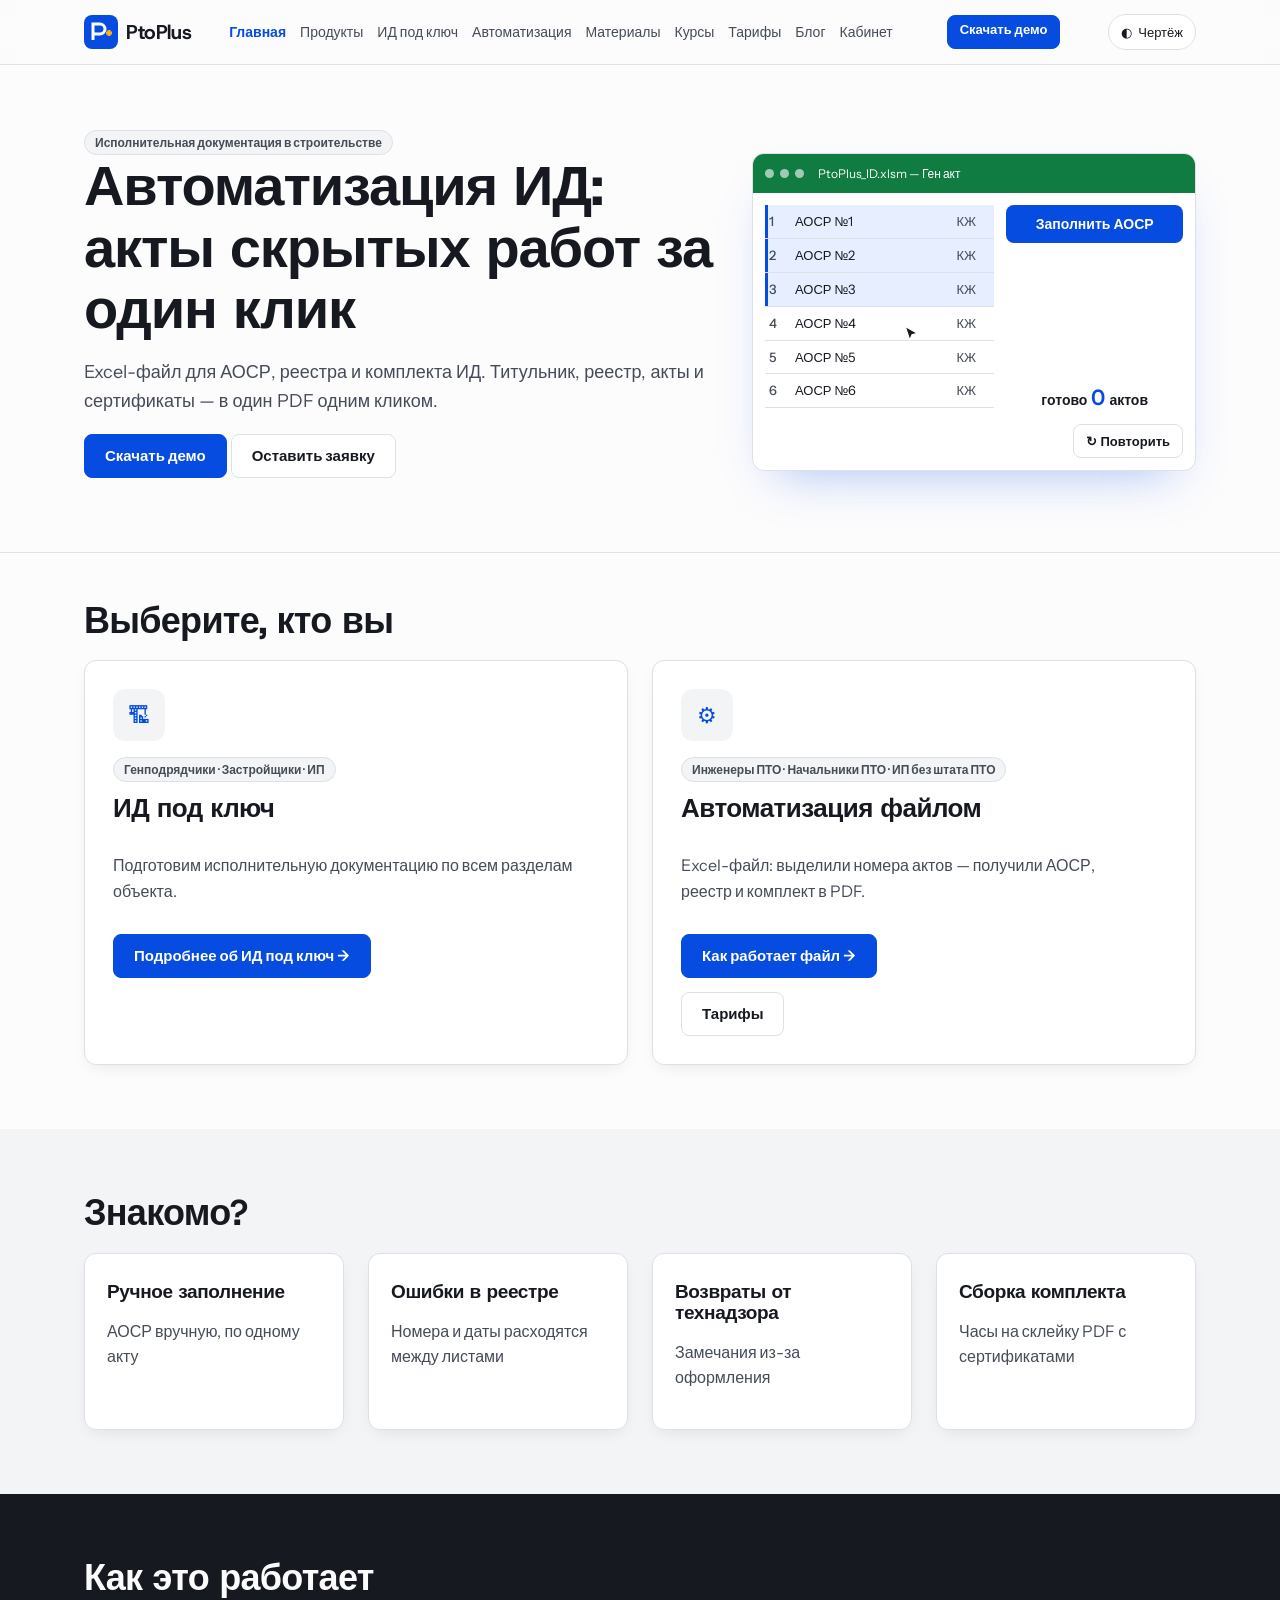
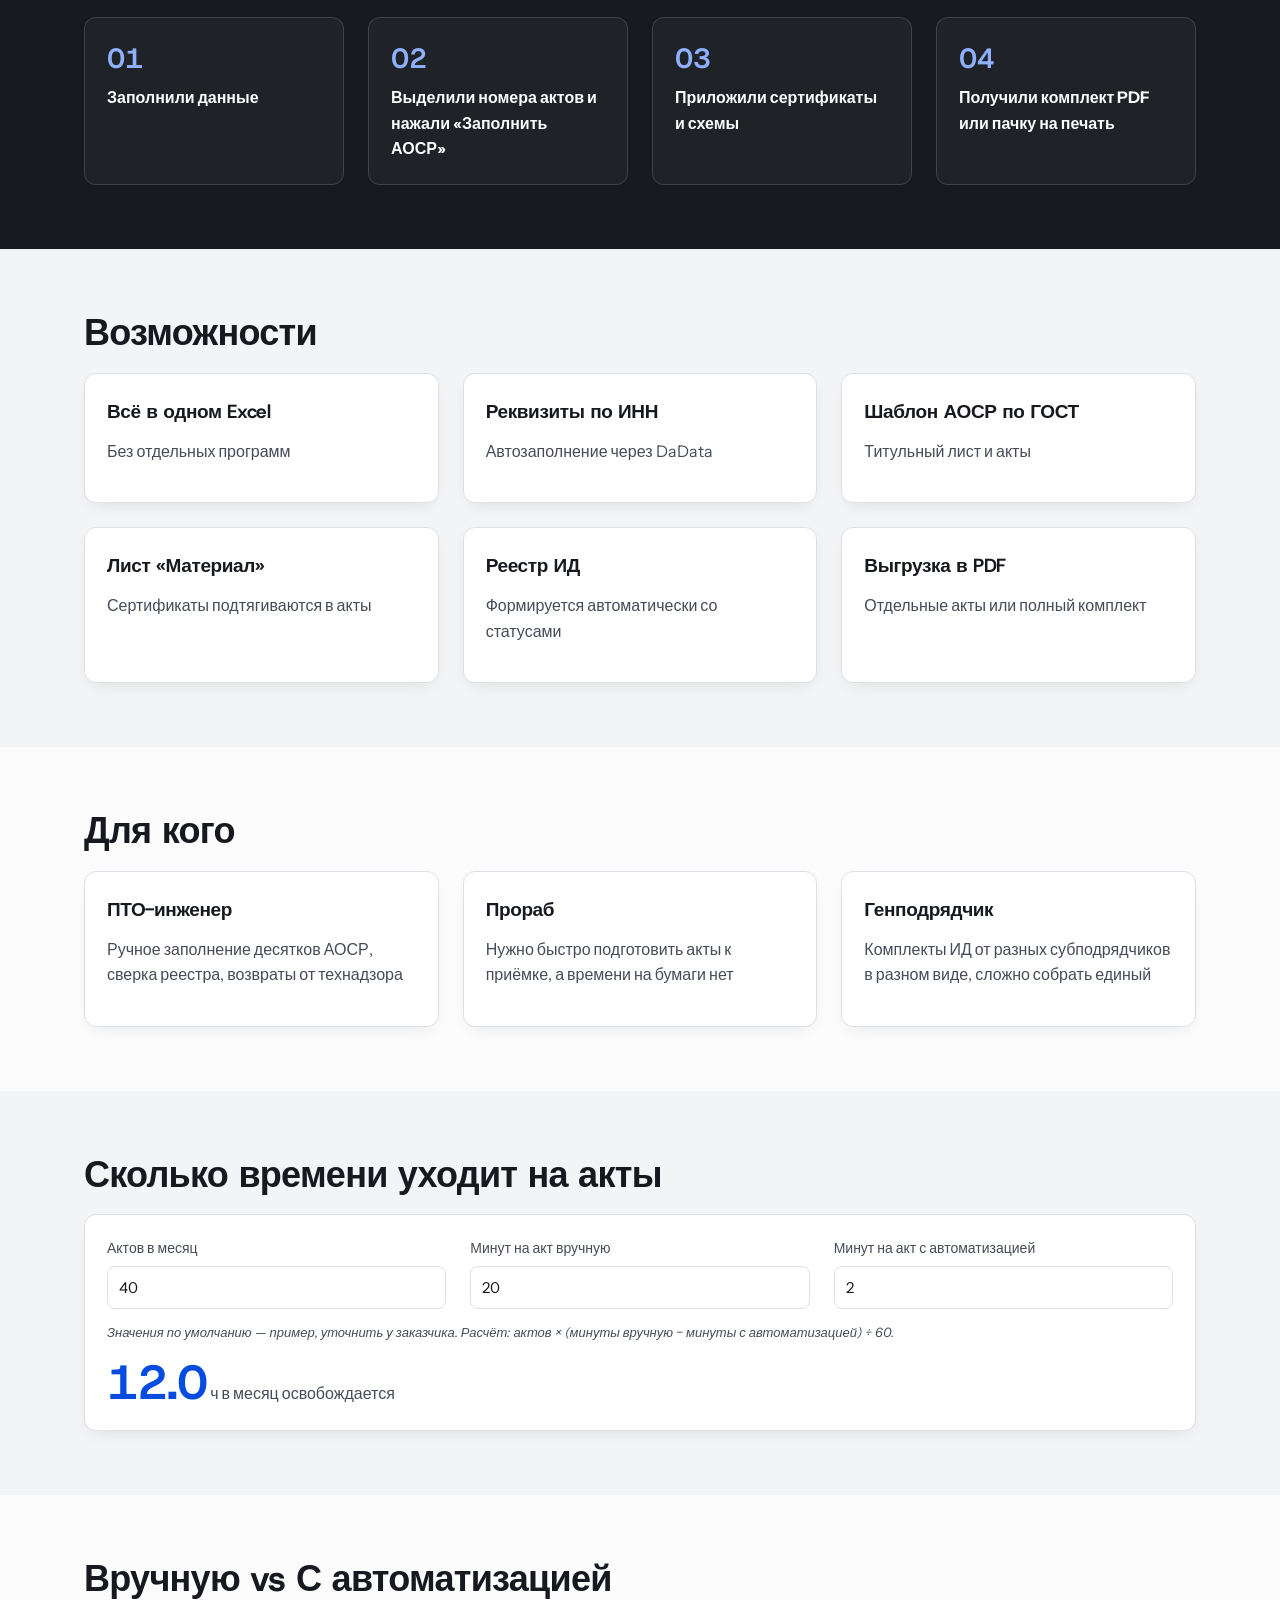
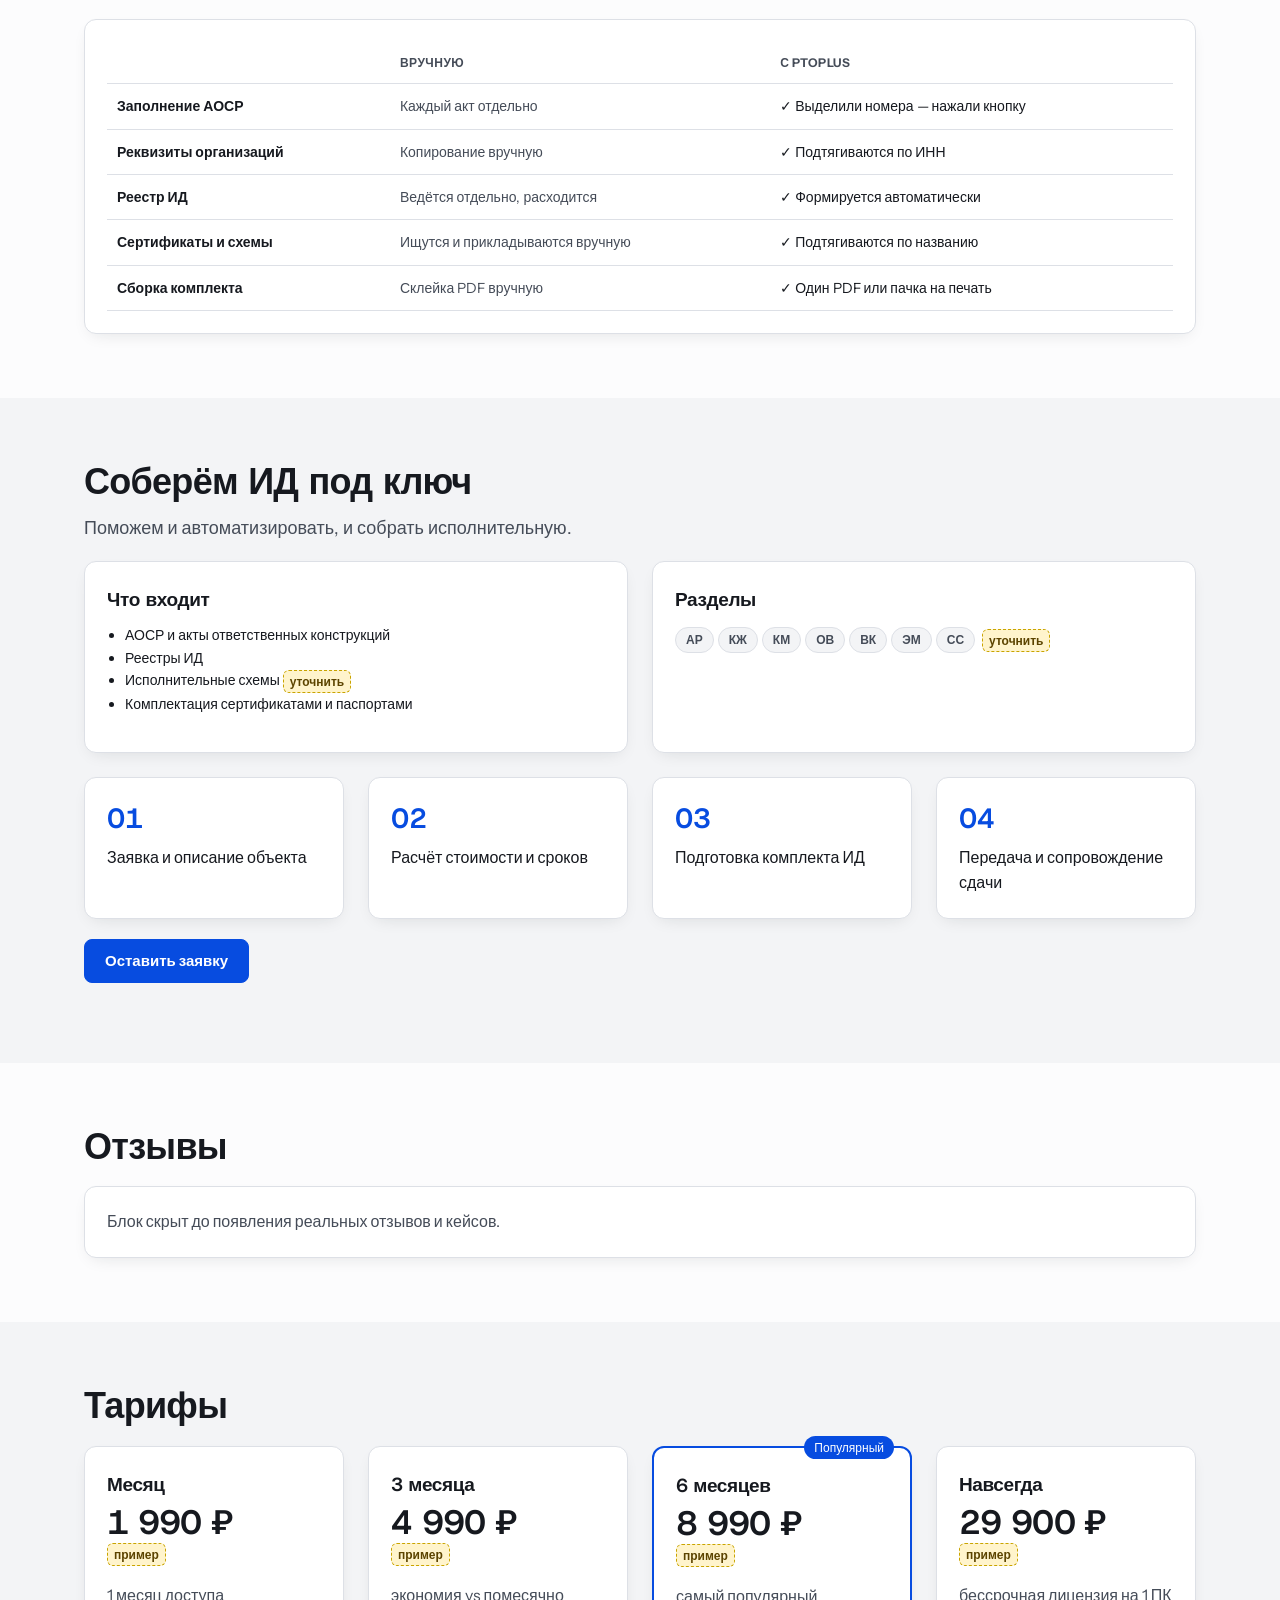
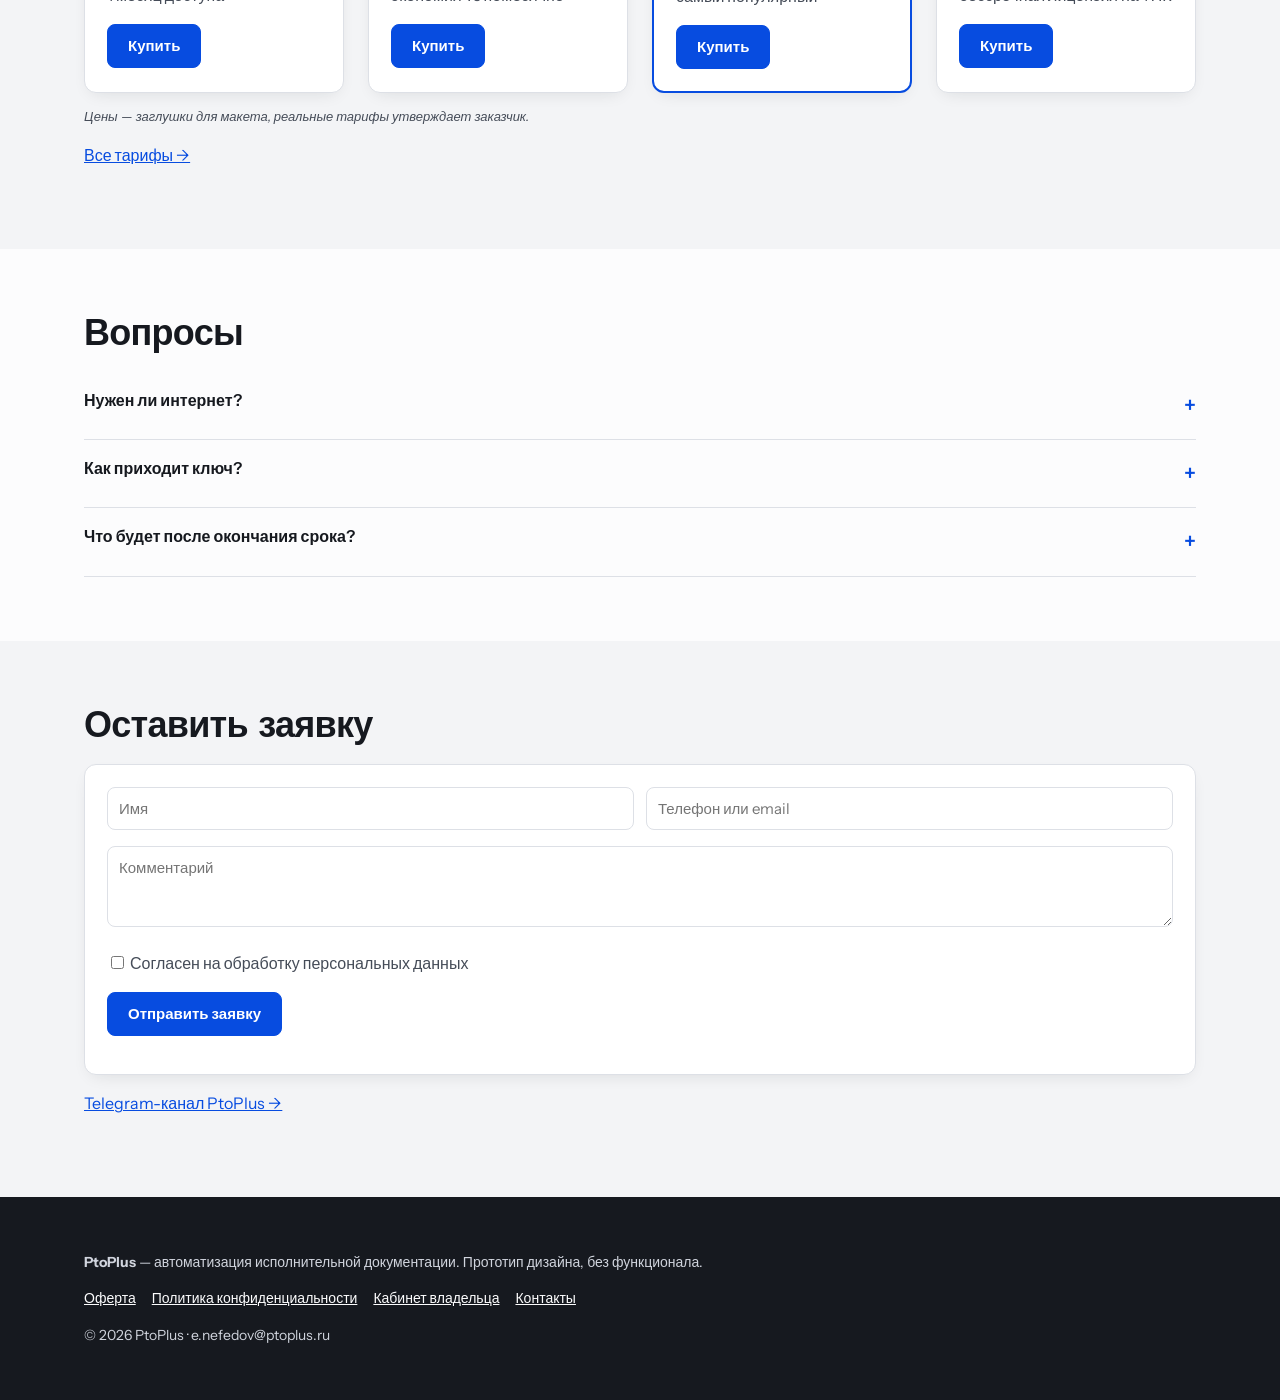
==== commit 7b9de5a5: "Two audiences, ИД под ключ, products, theme switcher (Чертёж)" ====
--- a/index.html
+++ b/index.html
@@ -1,4 +1,4 @@
-<!doctype html><html lang="ru"><head><meta charset="utf-8"><meta name="viewport" content="width=device-width,initial-scale=1"><title>Главная — PtoPlus</title><link rel="preconnect" href="https://fonts.googleapis.com"><link rel="preconnect" href="https://fonts.gstatic.com" crossorigin><link href="https://fonts.googleapis.com/css2?family=Host+Grotesk:wght@500;700&family=Instrument+Sans:wght@400;500;600&display=swap" rel="stylesheet"><link rel="stylesheet" href="style.css"></head><body>
-<header><div class="wrap nav"><a class="logo" href="index.html"><svg width="34" height="34" viewBox="0 0 34 34"><rect width="34" height="34" rx="8" fill="var(--accent)"/><path d="M9 25V9h7a5 5 0 010 10h-7" stroke="#fff" stroke-width="3" fill="none"/><path d="M22 18h6M25 15v6" stroke="var(--accent-2)" stroke-width="3"/></svg>PtoPlus</a><nav class="menu"><a href="index.html" class=active>Главная</a><a href="automation.html">Автоматизация ИД</a><a href="materials.html">Материалы ИД</a><a href="courses.html">Курсы ПТО</a><a href="pricing.html">Тарифы</a><a href="blog.html">Блог</a><a href="contacts.html">Контакты</a><a href="account.html">Кабинет</a></nav><a class="btn sm hdr-cta" href="#" data-demo="скачивание демо-файла">Скачать демо</a><button class="burger" aria-label="Меню">☰</button></div></header>
-<main><div class="hero"><div class="wrap grid g2"><div><span class="tag">Excel + VBA</span><h1>Акты скрытых работ за один клик</h1><p>Титульник, реестр, акты и сертификаты — в один PDF одним кликом.</p><p><a class="btn" href="#" data-demo="скачивание демо-файла">Скачать демо</a> <a class="btn ghost" href="contacts.html">Оставить заявку</a></p></div><div class="xdemo" aria-label="Анимация: выделение актов и формирование PDF" role="img"><div class="xbar"><i></i><i></i><i></i><span>PtoPlus_ID.xlsm — Ген акт</span></div><div class="xbody"><div class="xsheet"><div class="xrow"><b>1</b><span>АОСР №1</span><em>КЖ</em></div><div class="xrow"><b>2</b><span>АОСР №2</span><em>КЖ</em></div><div class="xrow"><b>3</b><span>АОСР №3</span><em>КЖ</em></div><div class="xrow"><b>4</b><span>АОСР №4</span><em>КЖ</em></div><div class="xrow"><b>5</b><span>АОСР №5</span><em>КЖ</em></div><div class="xrow"><b>6</b><span>АОСР №6</span><em>КЖ</em></div></div><div class="xside"><button class="xbtn" tabindex="-1">Заполнить АОСР</button><div class="xstack"></div><div class="xcount">готово <b>0</b> актов</div></div><div class="xcursor"></div></div><button class="xreplay btn ghost sm" type="button">↻ Повторить</button></div></div></div><section class=""><div class="wrap"><h2>Знакомо?</h2><div class="grid g4"><div class="card"><h3>Ручное заполнение</h3><p class="muted">АОСР вручную, по одному акту</p></div><div class="card"><h3>Ошибки в реестре</h3><p class="muted">Номера и даты расходятся между листами</p></div><div class="card"><h3>Возвраты от технадзора</h3><p class="muted">Замечания из-за оформления</p></div><div class="card"><h3>Сборка комплекта</h3><p class="muted">Часы на склейку PDF с сертификатами</p></div></div></div></section><section class="dark"><div class="wrap"><h2>Как это работает</h2><div class="grid g4 steps"><div class="card"><b>Заполнили данные</b></div><div class="card"><b>Выделили номера актов и нажали «Заполнить АОСР»</b></div><div class="card"><b>Приложили сертификаты и схемы</b></div><div class="card"><b>Получили комплект PDF или пачку на печать</b></div></div></div></section><section class=""><div class="wrap"><h2>Возможности</h2><div class="grid g3"><div class="card"><h3>Всё в одном Excel</h3><p class="muted">Без отдельных программ</p></div><div class="card"><h3>Реквизиты по ИНН</h3><p class="muted">Автозаполнение через DaData</p></div><div class="card"><h3>Шаблон АОСР по ГОСТ</h3><p class="muted">Титульный лист и акты</p></div><div class="card"><h3>Лист «Материал»</h3><p class="muted">Сертификаты подтягиваются в акты</p></div><div class="card"><h3>Реестр ИД</h3><p class="muted">Формируется автоматически со статусами</p></div><div class="card"><h3>Выгрузка в PDF</h3><p class="muted">Отдельные акты или полный комплект</p></div></div></div></section><section class=""><div class="wrap"><h2>Для кого</h2><div class="grid g3"><div class="card"><h3>ПТО-инженер</h3><p class="muted">Ручное заполнение десятков АОСР, сверка реестра, возвраты от технадзора</p></div><div class="card"><h3>Прораб</h3><p class="muted">Нужно быстро подготовить акты к приёмке, а времени на бумаги нет</p></div><div class="card"><h3>Генподрядчик</h3><p class="muted">Комплекты ИД от разных субподрядчиков в разном виде, сложно собрать единый</p></div></div></div></section><section class=""><div class="wrap"><h2>Сколько времени уходит на акты</h2><div class="card calc"><div class="grid g3"><label>Актов в месяц<input type="number" id="cA" value="40" min="0"></label><label>Минут на акт вручную<input type="number" id="cM" value="20" min="0"></label><label>Минут на акт с автоматизацией<input type="number" id="cT" value="2" min="0"></label></div><p class="demo">Значения по умолчанию — пример, уточнить у заказчика. Расчёт: актов × (минуты вручную − минуты с автоматизацией) ÷ 60.</p><div class="calcout"><span class="kpi" id="cOut">0</span> <span class="muted">ч в месяц освобождается</span></div></div></div></section><section class=""><div class="wrap"><h2>Вручную vs С автоматизацией</h2><div class="card tbl"><table><tr><th></th><th>Вручную</th><th>С PtoPlus</th></tr><tr><td><b>Заполнение АОСР</b></td><td class="muted">Каждый акт отдельно</td><td>✓ Выделили номера — нажали кнопку</td></tr><tr><td><b>Реквизиты организаций</b></td><td class="muted">Копирование вручную</td><td>✓ Подтягиваются по ИНН</td></tr><tr><td><b>Реестр ИД</b></td><td class="muted">Ведётся отдельно, расходится</td><td>✓ Формируется автоматически</td></tr><tr><td><b>Сертификаты и схемы</b></td><td class="muted">Ищутся и прикладываются вручную</td><td>✓ Подтягиваются по названию</td></tr><tr><td><b>Сборка комплекта</b></td><td class="muted">Склейка PDF вручную</td><td>✓ Один PDF или пачка на печать</td></tr></table></div></div></section><section class=""><div class="wrap"><h2>Отзывы</h2><div class="card muted">Блок скрыт до появления реальных отзывов и кейсов.</div></div></section><section class=""><div class="wrap"><h2>Тарифы</h2><div class="grid g4"><div class="card "><h3>Месяц</h3><div class="price">1 990 ₽</div><span class="ph">пример</span><p class="muted">1 месяц доступа</p><a class="btn" href="success.html">Купить</a></div><div class="card "><h3>3 месяца</h3><div class="price">4 990 ₽</div><span class="ph">пример</span><p class="muted">экономия vs помесячно</p><a class="btn" href="success.html">Купить</a></div><div class="card hit"><h3>6 месяцев</h3><div class="price">8 990 ₽</div><span class="ph">пример</span><p class="muted">самый популярный</p><a class="btn" href="success.html">Купить</a></div><div class="card "><h3>Навсегда</h3><div class="price">29 900 ₽</div><span class="ph">пример</span><p class="muted">бессрочная лицензия на 1 ПК</p><a class="btn" href="success.html">Купить</a></div></div><p class="demo">Цены — заглушки для макета, реальные тарифы утверждает заказчик.</p><p><a href="pricing.html">Все тарифы →</a></p></div></section><section class=""><div class="wrap"><h2>Вопросы</h2><details><summary>Нужен ли интернет?</summary>Ключ проверяется при запуске; без сети файл работает несколько дней.</details><details><summary>Как приходит ключ?</summary>На email и в Telegram-бот сразу после оплаты.</details><details><summary>Что будет после окончания срока?</summary>Кнопки автоматизации перестанут работать до продления.</details></div></section><section class=""><div class="wrap"><h2>Оставить заявку</h2><form class="card"><div class="grid g2"><input placeholder="Имя"><input placeholder="Телефон или email"></div><p><textarea rows="3" placeholder="Комментарий"></textarea></p><label class="muted"><input type="checkbox" style="width:auto"> Согласен на обработку персональных данных</label><p><button class="btn">Отправить заявку</button></p></form><p><a href="#" data-demo="ссылка на Telegram-канал">Telegram-канал PtoPlus →</a></p></div></section></main>
+<!doctype html><html lang="ru"><head><meta charset="utf-8"><meta name="viewport" content="width=device-width,initial-scale=1"><title>Главная — PtoPlus</title><link rel="preconnect" href="https://fonts.googleapis.com"><link rel="preconnect" href="https://fonts.gstatic.com" crossorigin><link href="https://fonts.googleapis.com/css2?family=Host+Grotesk:wght@500;700&family=Instrument+Sans:wght@400;500;600&display=swap" rel="stylesheet"><link href="https://fonts.googleapis.com/css2?family=IBM+Plex+Mono:wght@400;600&family=IBM+Plex+Sans:wght@400;600;700&display=swap" rel="stylesheet"><script>try{var q=location.search.match(/theme=(\w+)/),t=q?q[1]:localStorage.getItem("pp-theme");if(t)document.documentElement.dataset.theme=t}catch(e){}</script><link rel="stylesheet" href="style.css"></head><body>
+<header><div class="wrap nav"><a class="logo" href="index.html"><svg width="34" height="34" viewBox="0 0 34 34"><rect width="34" height="34" rx="8" fill="var(--dp-color-accent)"/><path d="M9 25V9h7a5 5 0 010 10h-7" stroke="#fff" stroke-width="3" fill="none"/><path d="M22 18h6M25 15v6" stroke="var(--value,#ffb020)" stroke-width="3"/></svg>PtoPlus</a><nav class="menu"><a href="index.html" class=active>Главная</a><a href="products.html">Продукты</a><a href="id-turnkey.html">ИД под ключ</a><a href="automation.html">Автоматизация</a><a href="materials.html">Материалы</a><a href="courses.html">Курсы</a><a href="pricing.html">Тарифы</a><a href="blog.html">Блог</a><a href="account.html">Кабинет</a></nav><a class="btn sm hdr-cta" href="#" data-demo="скачивание демо-файла">Скачать демо</a><button class="theme-tgl" type="button" aria-pressed="false" aria-label="Тема «Чертёж»" title="Переключить тему"><span aria-hidden="true">◐</span><span class="tl">Чертёж</span></button><button class="burger" aria-label="Меню">☰</button></div></header>
+<main><div class="hero"><div class="wrap grid g2"><div><span class="tag">Исполнительная документация в строительстве</span><h1>Автоматизация ИД: акты скрытых работ за один клик</h1><p>Excel-файл для АОСР, реестра и комплекта ИД. Титульник, реестр, акты и сертификаты — в один PDF одним кликом.</p><p><a class="btn" href="#" data-demo="скачивание демо-файла">Скачать демо</a> <a class="btn ghost" href="contacts.html">Оставить заявку</a></p></div><div class="xdemo" aria-label="Анимация: выделение актов и формирование PDF" role="img"><div class="xbar"><i></i><i></i><i></i><span>PtoPlus_ID.xlsm — Ген акт</span></div><div class="xbody"><div class="xsheet"><div class="xrow"><b>1</b><span>АОСР №1</span><em>КЖ</em></div><div class="xrow"><b>2</b><span>АОСР №2</span><em>КЖ</em></div><div class="xrow"><b>3</b><span>АОСР №3</span><em>КЖ</em></div><div class="xrow"><b>4</b><span>АОСР №4</span><em>КЖ</em></div><div class="xrow"><b>5</b><span>АОСР №5</span><em>КЖ</em></div><div class="xrow"><b>6</b><span>АОСР №6</span><em>КЖ</em></div></div><div class="xside"><button class="xbtn" tabindex="-1">Заполнить АОСР</button><div class="xstack"></div><div class="xcount">готово <b>0</b> актов</div></div><div class="xcursor"></div></div><button class="xreplay btn ghost sm" type="button">↻ Повторить</button></div></div></div><section class="fork"><div class="wrap"><h2>Выберите, кто вы</h2><div class="grid g2"><div class="card big"><span class="hex" aria-hidden="true">🏗</span><span class="tag">Генподрядчики · Застройщики · ИП</span><h3>ИД под ключ</h3><p class="muted">Подготовим исполнительную документацию по всем разделам объекта.</p><a class="btn" href="id-turnkey.html">Подробнее об ИД под ключ →</a></div><div class="card big"><span class="hex" aria-hidden="true">⚙</span><span class="tag">Инженеры ПТО · Начальники ПТО · ИП без штата ПТО</span><h3>Автоматизация файлом</h3><p class="muted">Excel-файл: выделили номера актов — получили АОСР, реестр и комплект в PDF.</p><a class="btn" href="automation.html">Как работает файл →</a> <a class="btn ghost" href="pricing.html">Тарифы</a></div></div></div></section><section class=""><div class="wrap"><h2>Знакомо?</h2><div class="grid g4"><div class="card"><h3>Ручное заполнение</h3><p class="muted">АОСР вручную, по одному акту</p></div><div class="card"><h3>Ошибки в реестре</h3><p class="muted">Номера и даты расходятся между листами</p></div><div class="card"><h3>Возвраты от технадзора</h3><p class="muted">Замечания из-за оформления</p></div><div class="card"><h3>Сборка комплекта</h3><p class="muted">Часы на склейку PDF с сертификатами</p></div></div></div></section><section class="dark"><div class="wrap"><h2>Как это работает</h2><div class="grid g4 steps"><div class="card"><b>Заполнили данные</b></div><div class="card"><b>Выделили номера актов и нажали «Заполнить АОСР»</b></div><div class="card"><b>Приложили сертификаты и схемы</b></div><div class="card"><b>Получили комплект PDF или пачку на печать</b></div></div></div></section><section class=""><div class="wrap"><h2>Возможности</h2><div class="grid g3"><div class="card"><h3>Всё в одном Excel</h3><p class="muted">Без отдельных программ</p></div><div class="card"><h3>Реквизиты по ИНН</h3><p class="muted">Автозаполнение через DaData</p></div><div class="card"><h3>Шаблон АОСР по ГОСТ</h3><p class="muted">Титульный лист и акты</p></div><div class="card"><h3>Лист «Материал»</h3><p class="muted">Сертификаты подтягиваются в акты</p></div><div class="card"><h3>Реестр ИД</h3><p class="muted">Формируется автоматически со статусами</p></div><div class="card"><h3>Выгрузка в PDF</h3><p class="muted">Отдельные акты или полный комплект</p></div></div></div></section><section class=""><div class="wrap"><h2>Для кого</h2><div class="grid g3"><div class="card"><h3>ПТО-инженер</h3><p class="muted">Ручное заполнение десятков АОСР, сверка реестра, возвраты от технадзора</p></div><div class="card"><h3>Прораб</h3><p class="muted">Нужно быстро подготовить акты к приёмке, а времени на бумаги нет</p></div><div class="card"><h3>Генподрядчик</h3><p class="muted">Комплекты ИД от разных субподрядчиков в разном виде, сложно собрать единый</p></div></div></div></section><section class=""><div class="wrap"><h2>Сколько времени уходит на акты</h2><div class="card calc"><div class="grid g3"><label>Актов в месяц<input type="number" id="cA" value="40" min="0"></label><label>Минут на акт вручную<input type="number" id="cM" value="20" min="0"></label><label>Минут на акт с автоматизацией<input type="number" id="cT" value="2" min="0"></label></div><p class="demo">Значения по умолчанию — пример, уточнить у заказчика. Расчёт: актов × (минуты вручную − минуты с автоматизацией) ÷ 60.</p><div class="calcout"><span class="kpi" id="cOut">0</span> <span class="muted">ч в месяц освобождается</span></div></div></div></section><section class=""><div class="wrap"><h2>Вручную vs С автоматизацией</h2><div class="card tbl"><table><tr><th></th><th>Вручную</th><th>С PtoPlus</th></tr><tr><td><b>Заполнение АОСР</b></td><td class="muted">Каждый акт отдельно</td><td>✓ Выделили номера — нажали кнопку</td></tr><tr><td><b>Реквизиты организаций</b></td><td class="muted">Копирование вручную</td><td>✓ Подтягиваются по ИНН</td></tr><tr><td><b>Реестр ИД</b></td><td class="muted">Ведётся отдельно, расходится</td><td>✓ Формируется автоматически</td></tr><tr><td><b>Сертификаты и схемы</b></td><td class="muted">Ищутся и прикладываются вручную</td><td>✓ Подтягиваются по названию</td></tr><tr><td><b>Сборка комплекта</b></td><td class="muted">Склейка PDF вручную</td><td>✓ Один PDF или пачка на печать</td></tr></table></div></div></section><section class=""><div class="wrap"><h2>Соберём ИД под ключ</h2><p class="lead muted">Поможем и автоматизировать, и собрать исполнительную.</p><div class="grid g2"><div class="card"><h3>Что входит</h3><ul><li>АОСР и акты ответственных конструкций</li><li>Реестры ИД</li><li>Исполнительные схемы <span class="ph">уточнить</span></li><li>Комплектация сертификатами и паспортами</li></ul></div><div class="card"><h3>Разделы</h3><p><span class="tag">АР</span><span class="tag">КЖ</span><span class="tag">КМ</span><span class="tag">ОВ</span><span class="tag">ВК</span><span class="tag">ЭМ</span><span class="tag">СС</span> <span class="ph">уточнить</span></p></div></div><div class="grid g4 steps" style="margin-top:24px"><div class="card">Заявка и описание объекта</div><div class="card">Расчёт стоимости и сроков</div><div class="card">Подготовка комплекта ИД</div><div class="card">Передача и сопровождение сдачи</div></div><p style="margin-top:20px"><a class="btn" href="id-turnkey.html#form">Оставить заявку</a></p></div></section><section class=""><div class="wrap"><h2>Отзывы</h2><div class="card muted">Блок скрыт до появления реальных отзывов и кейсов.</div></div></section><section class=""><div class="wrap"><h2>Тарифы</h2><div class="grid g4"><div class="card "><h3>Месяц</h3><div class="price">1 990 ₽</div><span class="ph">пример</span><p class="muted">1 месяц доступа</p><a class="btn" href="success.html">Купить</a></div><div class="card "><h3>3 месяца</h3><div class="price">4 990 ₽</div><span class="ph">пример</span><p class="muted">экономия vs помесячно</p><a class="btn" href="success.html">Купить</a></div><div class="card hit"><h3>6 месяцев</h3><div class="price">8 990 ₽</div><span class="ph">пример</span><p class="muted">самый популярный</p><a class="btn" href="success.html">Купить</a></div><div class="card "><h3>Навсегда</h3><div class="price">29 900 ₽</div><span class="ph">пример</span><p class="muted">бессрочная лицензия на 1 ПК</p><a class="btn" href="success.html">Купить</a></div></div><p class="demo">Цены — заглушки для макета, реальные тарифы утверждает заказчик.</p><p><a href="pricing.html">Все тарифы →</a></p></div></section><section class=""><div class="wrap"><h2>Вопросы</h2><details><summary>Нужен ли интернет?</summary>Ключ проверяется при запуске; без сети файл работает несколько дней.</details><details><summary>Как приходит ключ?</summary>На email и в Telegram-бот сразу после оплаты.</details><details><summary>Что будет после окончания срока?</summary>Кнопки автоматизации перестанут работать до продления.</details></div></section><section class=""><div class="wrap"><h2>Оставить заявку</h2><form class="card"><div class="grid g2"><input placeholder="Имя"><input placeholder="Телефон или email"></div><p><textarea rows="3" placeholder="Комментарий"></textarea></p><label class="muted"><input type="checkbox" style="width:auto"> Согласен на обработку персональных данных</label><p><button class="btn">Отправить заявку</button></p></form><p><a href="#" data-demo="ссылка на Telegram-канал">Telegram-канал PtoPlus →</a></p></div></section></main>
 <footer><div class="wrap"><p><b>PtoPlus</b> — автоматизация исполнительной документации. Прототип дизайна, без функционала.</p><p><a href="offer.html">Оферта</a><a href="privacy.html">Политика конфиденциальности</a><a href="owner.html">Кабинет владельца</a><a href="contacts.html">Контакты</a></p><p>© 2026 PtoPlus · e.nefedov@ptoplus.ru</p></div></footer><script src="app.js"></script></body></html>
--- a/style.css
+++ b/style.css
@@ -13,7 +13,7 @@
 .menu{display:none;position:absolute;top:64px;left:0;right:0;background:var(--dp-color-panel);flex-direction:column;padding:12px 24px;border-bottom:1px solid var(--dp-color-rule);font-size:var(--dp-typography-interface)}
 .menu.open{display:flex}.menu a{padding:8px 0;color:var(--dp-color-ink-secondary);text-decoration:none}.menu a.active{color:var(--dp-color-accent);font-weight:600}.menu a:hover{color:var(--dp-color-ink)}
 .burger{background:var(--dp-color-panel);border:1px solid var(--dp-color-rule);border-radius:8px;padding:8px 12px;font-size:18px;color:var(--dp-color-ink);cursor:pointer}
-@media(min-width:1000px){.menu{display:flex;position:static;flex-direction:row;gap:20px;padding:0;border:0;background:none}.burger{display:none}}
+@media(min-width:1240px){.menu{display:flex;position:static;flex-direction:row;gap:20px;padding:0;border:0;background:none}.burger{display:none}}
 .btn{display:inline-block;background:var(--dp-color-accent);color:var(--dp-color-on-accent);padding:12px 20px;border-radius:8px;text-decoration:none;font:600 var(--dp-typography-interface)/1.2 var(--sans);border:1px solid var(--dp-color-accent);cursor:pointer;min-height:44px;transition:transform var(--dp-motion-interaction) var(--dp-motion-easing),background var(--dp-motion-interaction) var(--dp-motion-easing),box-shadow var(--dp-motion-interaction) var(--dp-motion-easing)}
 .btn:hover{background:#053cb4;transform:translateY(-1px);box-shadow:var(--shadow)}.btn:active{transform:none}
 .btn.ghost{background:var(--dp-color-panel);color:var(--dp-color-ink);border-color:var(--dp-color-rule)}.btn.ghost:hover{background:var(--dp-color-ground-muted)}
@@ -52,7 +52,7 @@
 @media(prefers-reduced-motion:reduce){*{transition:none!important}.btn:hover{transform:none}}
 /* WOW */
 header{background:rgba(252,252,253,.78);backdrop-filter:saturate(1.4) blur(12px);-webkit-backdrop-filter:saturate(1.4) blur(12px)}
-.hdr-cta{margin-left:auto;margin-right:10px}@media(min-width:1000px){.hdr-cta{order:3;margin:0 0 0 16px}}
+.hdr-cta{margin-left:auto;margin-right:10px}@media(min-width:1240px){.hdr-cta{order:3;margin:0 0 0 16px}}
 .xdemo{position:relative;background:var(--dp-color-panel);border:1px solid var(--dp-color-rule);border-radius:var(--dp-radius-panel);box-shadow:0 24px 48px -24px rgba(7,76,224,.35);overflow:hidden;padding-bottom:12px}
 .xbar{display:flex;gap:6px;align-items:center;padding:10px 12px;background:#107c41;color:#fff;font-size:var(--dp-typography-label)}.xbar i{width:9px;height:9px;border-radius:50%;background:rgba(255,255,255,.6)}.xbar span{margin-left:8px}
 .xbody{position:relative;display:grid;grid-template-columns:1.3fr 1fr;gap:12px;padding:12px}
@@ -72,3 +72,49 @@
 @media(max-width:480px){.xbody{grid-template-columns:1fr}.xstack{height:104px}}
 @media(prefers-reduced-motion:reduce){.reveal{opacity:1;transform:none}.xpdf{animation:none}.xcursor{display:none}.tilt:hover{transform:none}}
 .xreplay{position:static;display:block;margin:0 12px 0 auto}
+/* ===== shared new components ===== */
+.theme-tgl{display:inline-flex;align-items:center;gap:6px;border:1px solid var(--dp-color-rule);background:var(--dp-color-panel);color:var(--dp-color-ink);border-radius:20px;padding:6px 12px;font:500 var(--dp-typography-metadata) var(--sans);cursor:pointer;min-height:36px;margin-right:8px}
+@media(min-width:1240px){.theme-tgl{order:4;margin:0 0 0 10px}}@media(max-width:480px){.theme-tgl .tl{display:none}.hdr-cta{padding:6px 10px}}
+.menu{gap:14px}@media(min-width:1240px){.menu{gap:14px;font-size:var(--dp-typography-small)}}
+.hex{display:inline-flex;width:52px;height:52px;align-items:center;justify-content:center;font-size:22px;color:var(--dp-color-accent);background:var(--dp-color-ground-muted);border-radius:12px;margin-bottom:10px}
+.fork{padding-top:48px}.card.big{padding:28px;display:flex;flex-direction:column;gap:6px;align-items:flex-start}.card.big h3{font-size:26px}.card.big .btn{margin-top:8px}
+.prod.soon{opacity:.6}.lead{font-size:18px;margin-top:-8px}
+/* ===== THEME 2: Чертёж ===== */
+[data-theme=blueprint]{--dp-color-ground:#07090e;--dp-color-ground-muted:#101522;--dp-color-panel:#10141c;--dp-color-ink:#f4f5f7;--dp-color-ink-secondary:#c9ced8;--dp-color-rule:#303139;--dp-color-accent:#ff951f;--dp-color-on-accent:#07090e;--dp-color-field:#0b0f18;--dp-color-on-field:#f4f5f7;--dp-color-on-field-secondary:#c9ced8;--value:#edcd8c;--dp-radius-panel:5px;--dp-spacing-grid-gap:24px;--display:"IBM Plex Sans",sans-serif;--sans:"IBM Plex Sans",sans-serif;--mono:"IBM Plex Mono",monospace;--shadow:none;color-scheme:dark}
+[data-theme=blueprint] body{line-height:1.65;background-color:#07090e;background-image:linear-gradient(rgba(120,150,210,.07) 1px,transparent 1px),linear-gradient(90deg,rgba(120,150,210,.07) 1px,transparent 1px),linear-gradient(rgba(120,150,210,.035) 1px,transparent 1px),linear-gradient(90deg,rgba(120,150,210,.035) 1px,transparent 1px),linear-gradient(180deg,#0d1424,#07090e 60%);background-size:120px 120px,120px 120px,24px 24px,24px 24px,100% 100%;background-attachment:fixed}
+[data-theme=blueprint] h1,[data-theme=blueprint] h2,[data-theme=blueprint] h3{letter-spacing:-.01em;font-weight:600}
+[data-theme=blueprint] section,[data-theme=blueprint] section:nth-of-type(even),[data-theme=blueprint] .hero{background:transparent}
+[data-theme=blueprint] .dark{background:rgba(16,21,34,.7)!important;border-block:1px solid var(--dp-color-rule)}
+[data-theme=blueprint] header{background:rgba(7,9,14,.8)}
+[data-theme=blueprint] .btn{border-radius:40px;color:#07090e}[data-theme=blueprint] .btn:hover{background:#ffab4d}
+[data-theme=blueprint] .btn.ghost{background:transparent;color:var(--dp-color-ink);border-color:#4a4c57}[data-theme=blueprint] .btn.ghost:hover{border-color:var(--dp-color-accent);background:transparent}
+[data-theme=blueprint] .btn.warn{background:transparent;color:#ff7a6b;border-color:#6b2c27}
+[data-theme=blueprint] .card{position:relative;background:rgba(16,20,28,.92);border-color:var(--dp-color-rule)}
+[data-theme=blueprint] .card::after{content:"";position:absolute;top:-4px;left:-4px;width:7px;height:7px;border-radius:50%;background:var(--value);box-shadow:0 0 0 3px rgba(237,205,140,.15)}
+[data-theme=blueprint] .card.hit::after{content:"Популярный";width:auto;height:auto;border-radius:20px;top:-12px;left:auto;right:16px;background:var(--dp-color-accent);color:#07090e;box-shadow:none}
+[data-theme=blueprint] h2{display:flex;align-items:center;gap:14px}
+[data-theme=blueprint] h2::after{content:"";flex:1;height:9px;max-width:420px;border-left:1px solid var(--value);border-right:1px solid var(--value);background:linear-gradient(var(--value),var(--value)) center/100% 1px no-repeat;opacity:.55}
+[data-theme=blueprint] .tag{background:transparent;color:var(--value);border-color:#5a5340;font-family:var(--mono)}
+[data-theme=blueprint] .ph{background:transparent;color:var(--dp-color-accent);border-color:var(--dp-color-accent)}
+[data-theme=blueprint] .price,[data-theme=blueprint] .kpi,[data-theme=blueprint] .steps .card::before,[data-theme=blueprint] .xcount b,[data-theme=blueprint] .calcout .kpi{font-family:var(--mono);font-variant-numeric:tabular-nums;color:var(--value)}
+[data-theme=blueprint] .hex{background:transparent;color:var(--value);border-radius:0;clip-path:polygon(25% 3%,75% 3%,100% 50%,75% 97%,25% 97%,0 50%);background:linear-gradient(var(--value),var(--value));position:relative}
+[data-theme=blueprint] .hex::before{content:"";position:absolute;inset:1.5px;clip-path:inherit;background:var(--dp-color-panel)}
+[data-theme=blueprint] .hex{isolation:isolate}[data-theme=blueprint] .hex::before{z-index:-1}
+[data-theme=blueprint] .xdemo{background:#0d121c;border-color:#3a3c46;box-shadow:12px 12px 0 -1px #07090e,12px 12px 0 0 #303139,24px 24px 0 -1px #07090e,24px 24px 0 0 #23242b,0 0 80px -10px rgba(255,149,31,.25)}
+[data-theme=blueprint] .xbar{background:#1a2234;color:var(--value);font-family:var(--mono)}
+[data-theme=blueprint] .xrow.sel{background:rgba(255,149,31,.12);box-shadow:inset 3px 0 var(--dp-color-accent)}
+[data-theme=blueprint] .xbtn{color:#07090e;border-radius:40px}
+[data-theme=blueprint] .xpdf{background:#f4f5f7;color:#07090e}
+[data-theme=blueprint] th{font-family:var(--mono)}[data-theme=blueprint] td{font-variant-numeric:tabular-nums}
+[data-theme=blueprint] .ok{color:#7fd6a0}[data-theme=blueprint] .bad{color:#ff7a6b}
+[data-theme=blueprint] .bar i{background:linear-gradient(90deg,var(--value),var(--dp-color-accent));border-radius:0;height:10px}
+[data-theme=blueprint] details summary::after{color:var(--value)}
+[data-theme=blueprint] .video{background:#0d121c;border:1px solid var(--dp-color-rule);color:var(--dp-color-ink-secondary)}
+[data-theme=blueprint] .play{background:var(--dp-color-accent);color:#07090e}
+[data-theme=blueprint] footer{background:#05070b!important;border-top:1px solid var(--dp-color-rule)}
+[data-theme=blueprint] .hero .grid.g2>div:first-child{position:relative}
+[data-theme=blueprint] .tilt:hover{box-shadow:0 0 40px -12px rgba(255,149,31,.5)}
+[data-theme=blueprint] .xcursor{filter:invert(1)}
+@media(max-width:1100px){[data-theme=blueprint]{--dp-spacing-grid-gap:18px}}
+@media(max-width:520px){[data-theme=blueprint] h2::after{display:none}}
+.menu a{white-space:nowrap}
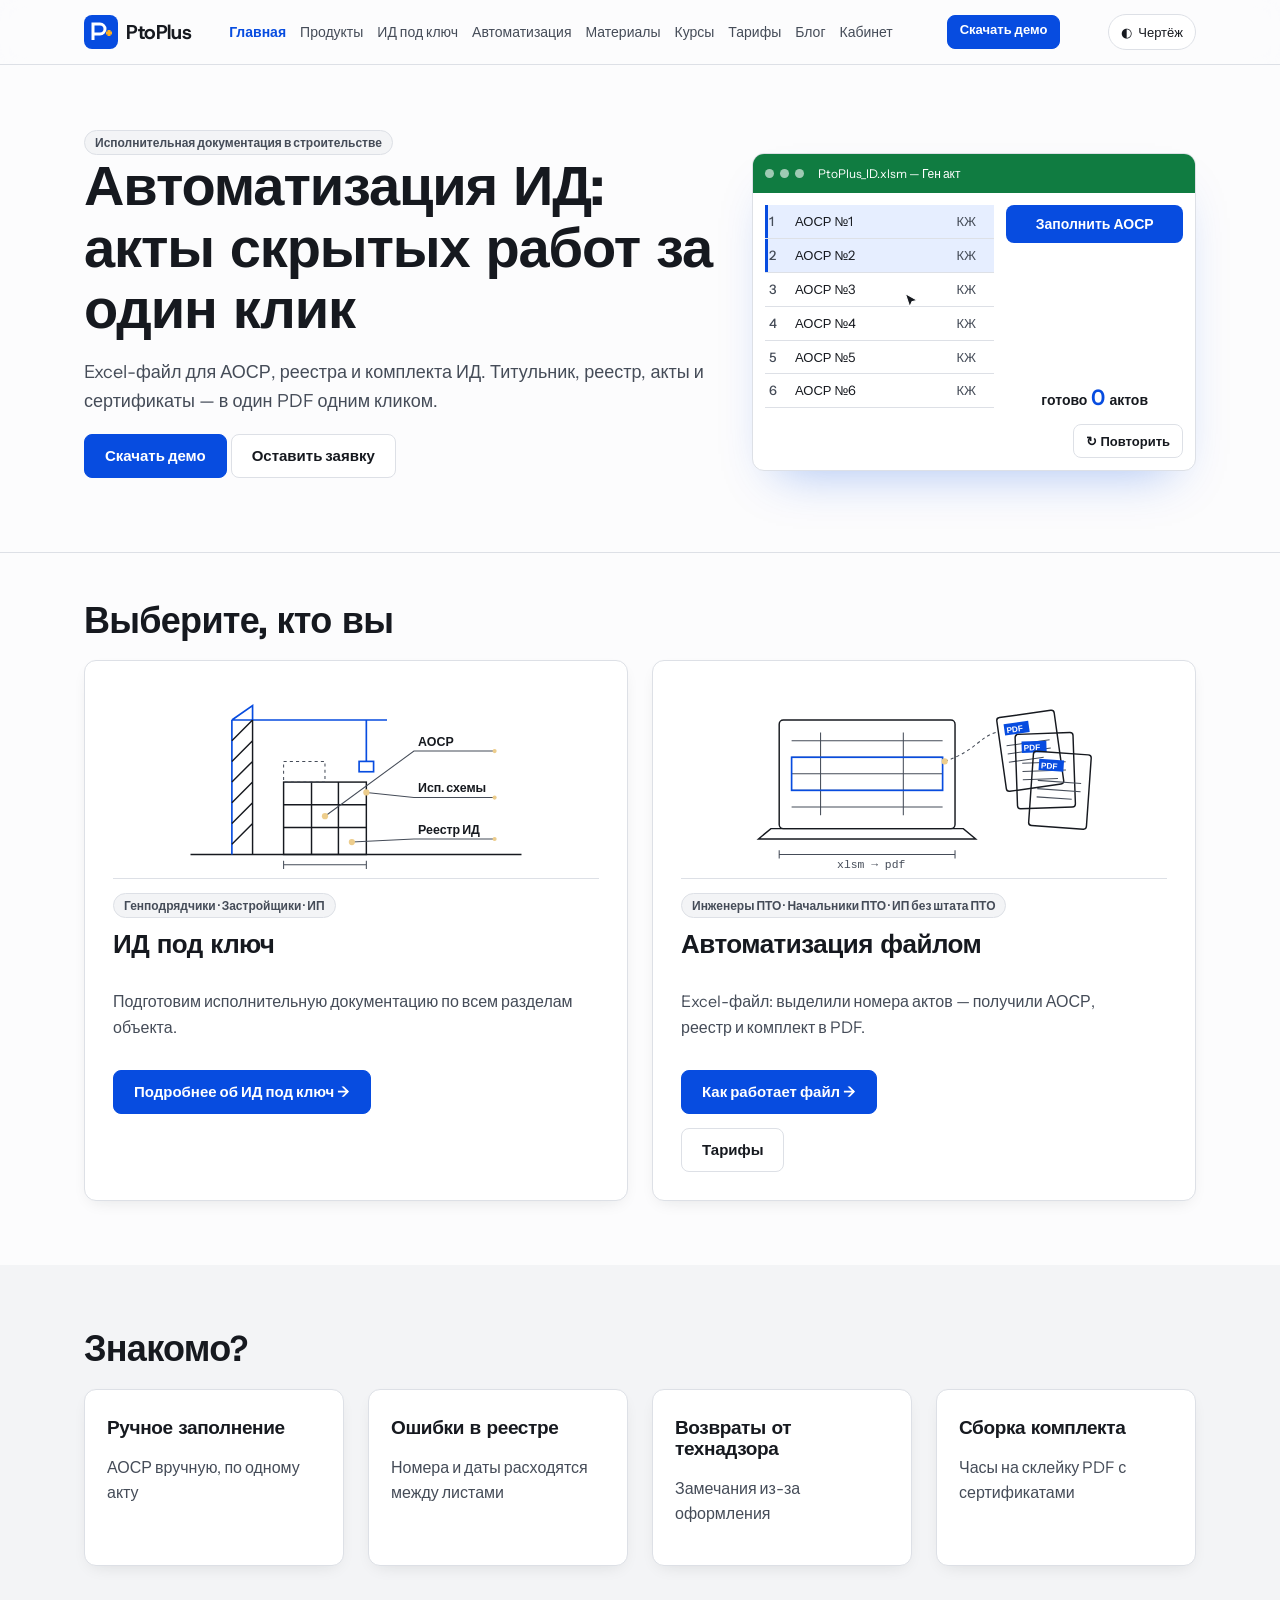
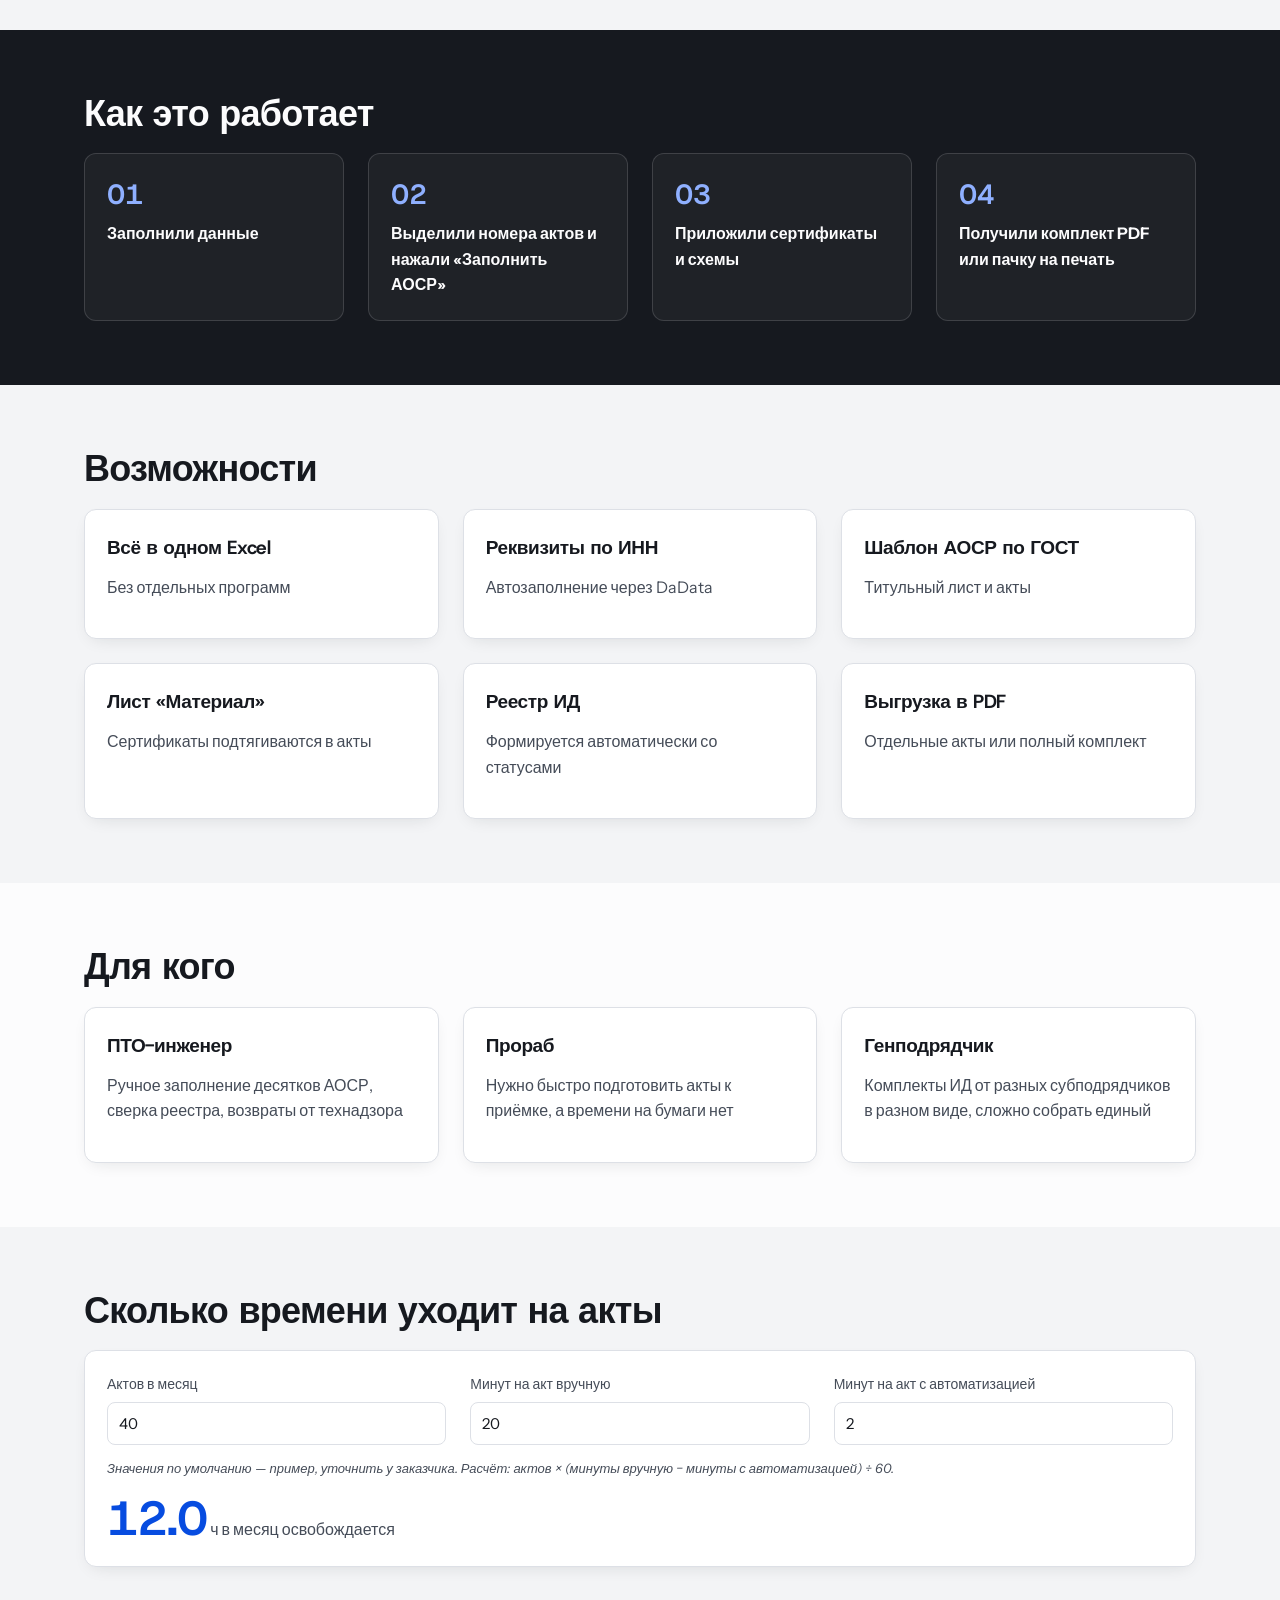
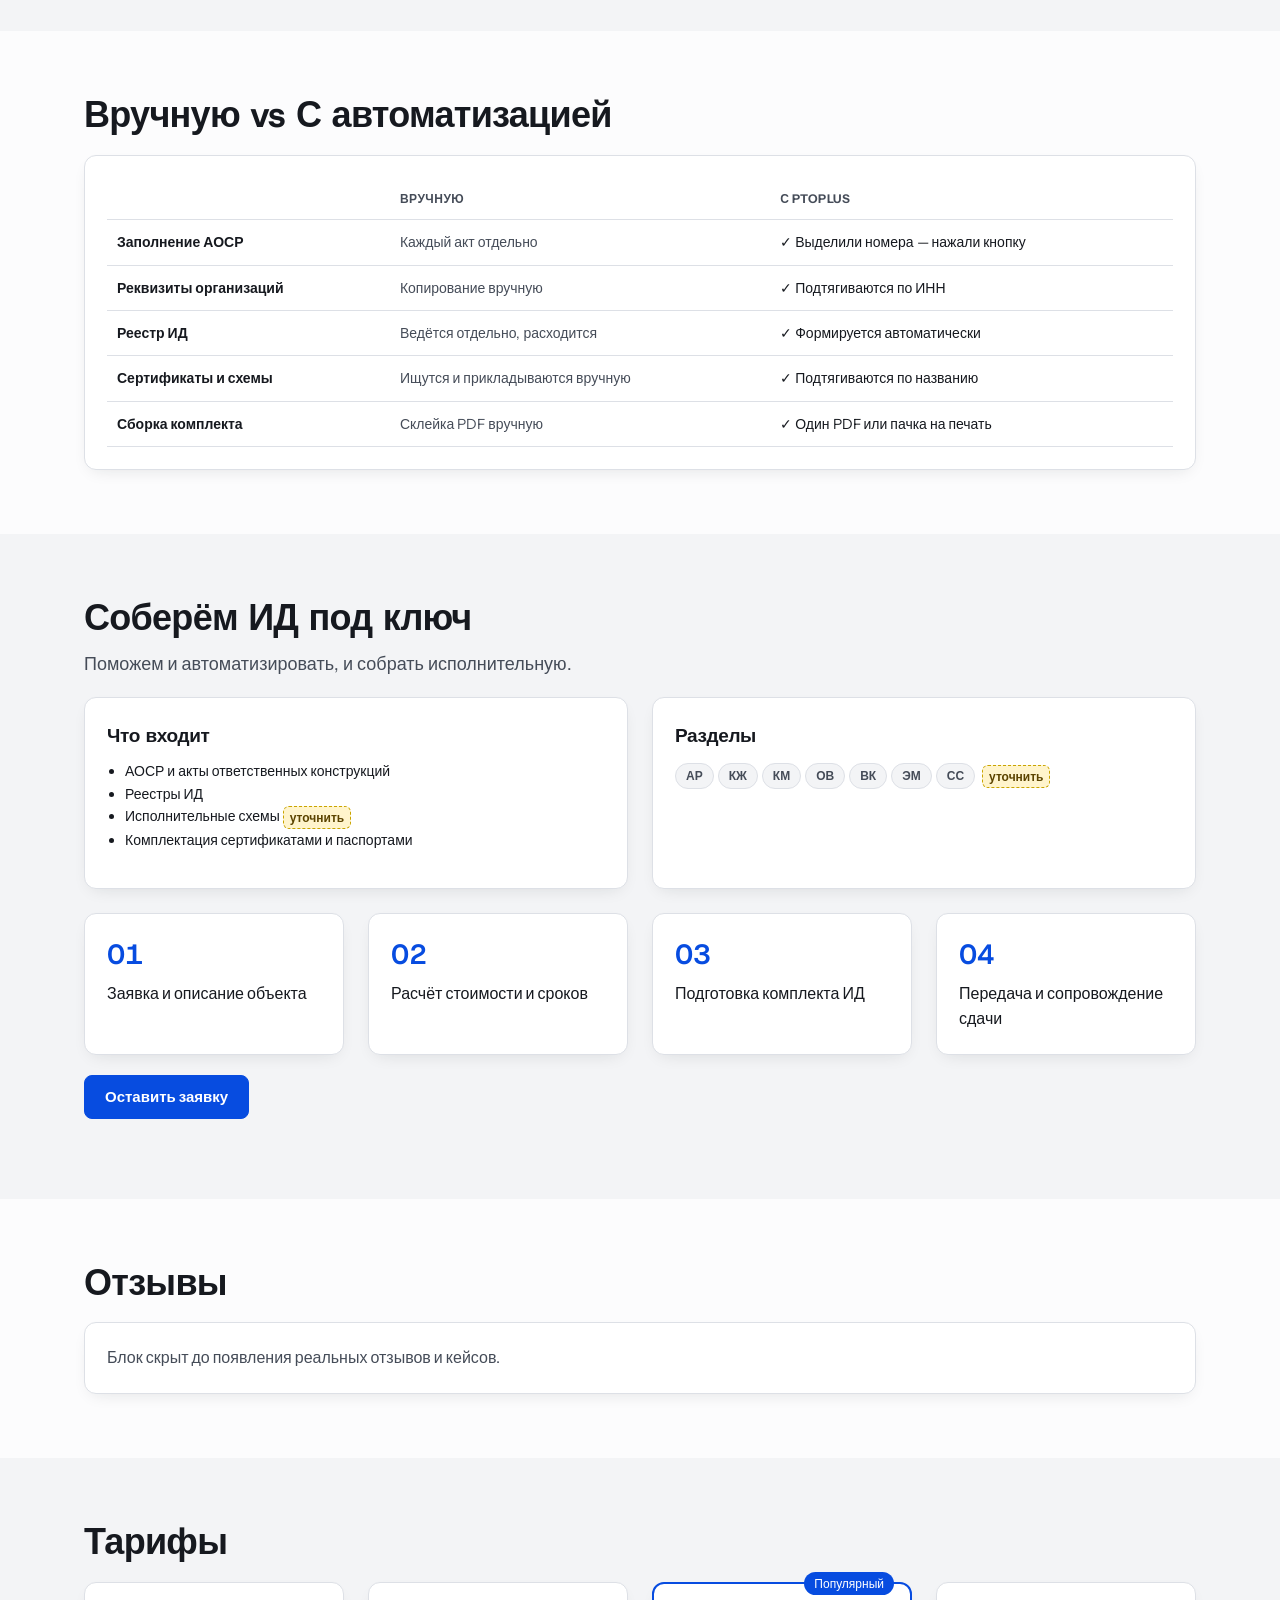
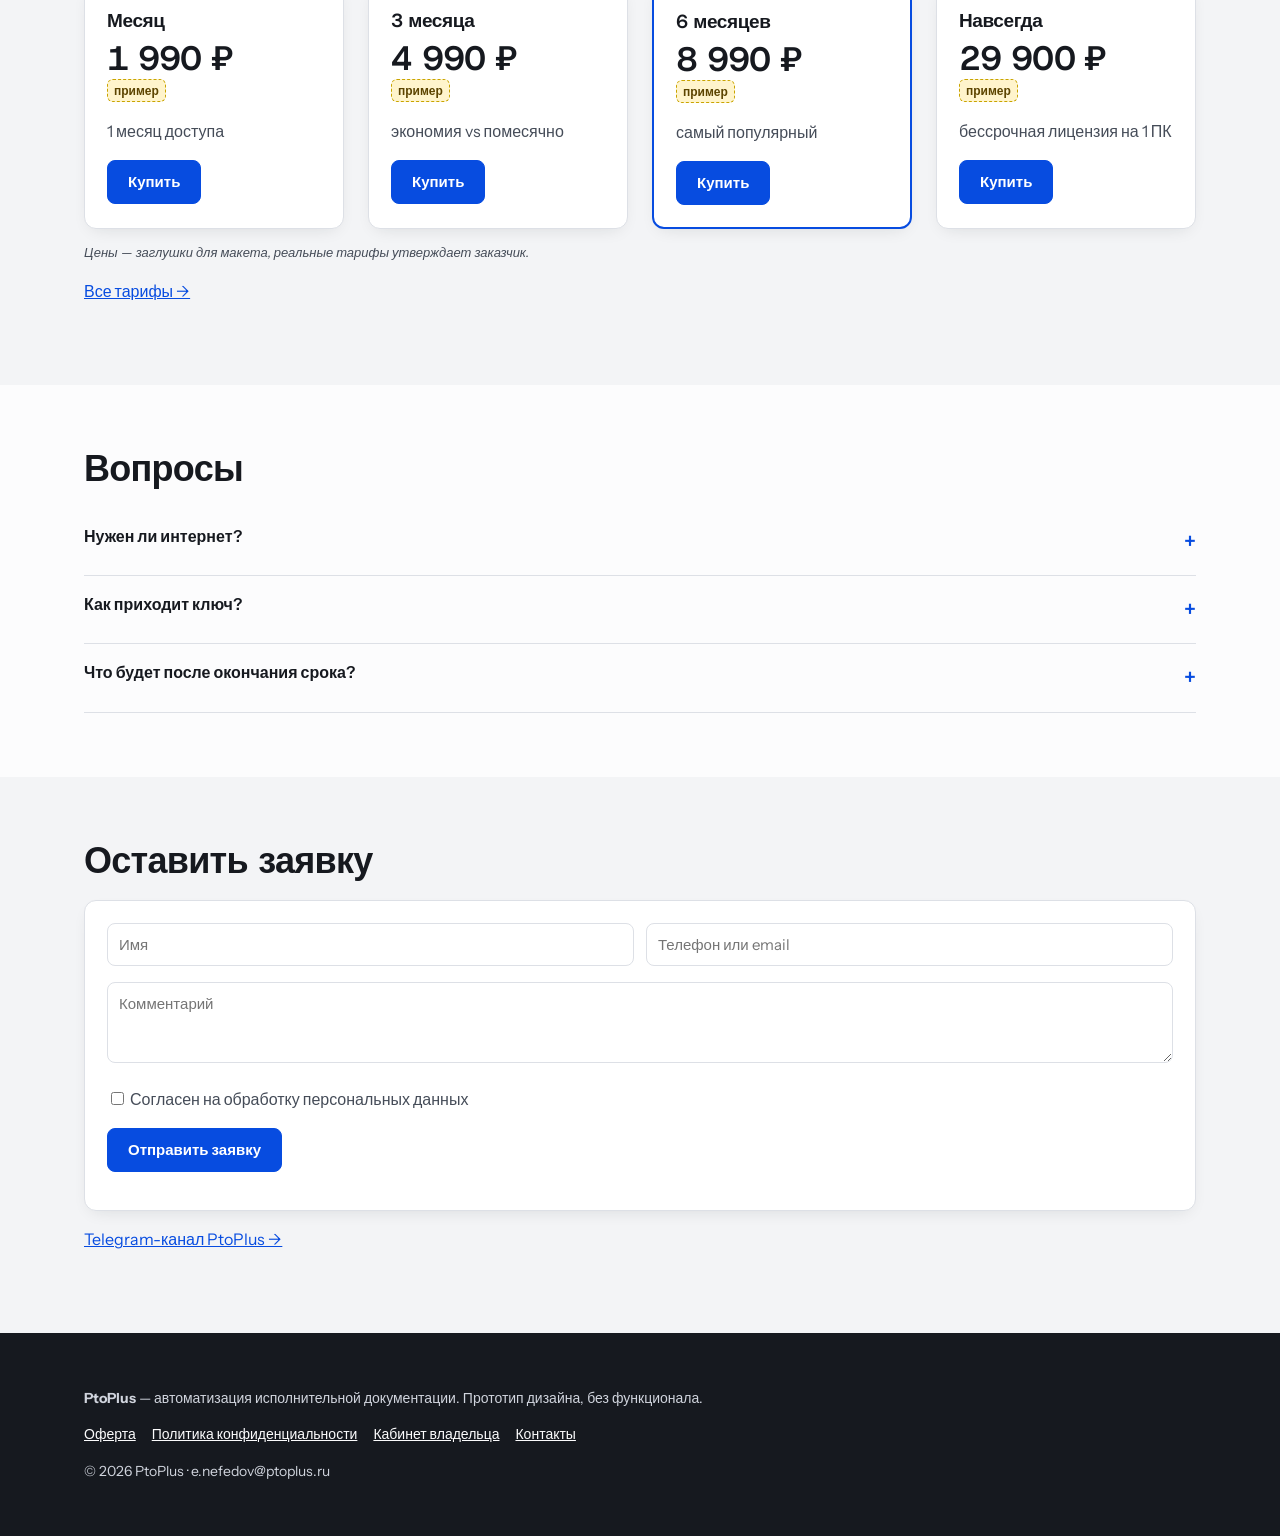
==== commit 3926facc: "Fork card SVG illustrations" ====
--- a/index.html
+++ b/index.html
@@ -1,4 +1,4 @@
 <!doctype html><html lang="ru"><head><meta charset="utf-8"><meta name="viewport" content="width=device-width,initial-scale=1"><title>Главная — PtoPlus</title><link rel="preconnect" href="https://fonts.googleapis.com"><link rel="preconnect" href="https://fonts.gstatic.com" crossorigin><link href="https://fonts.googleapis.com/css2?family=Host+Grotesk:wght@500;700&family=Instrument+Sans:wght@400;500;600&display=swap" rel="stylesheet"><link href="https://fonts.googleapis.com/css2?family=IBM+Plex+Mono:wght@400;600&family=IBM+Plex+Sans:wght@400;600;700&display=swap" rel="stylesheet"><script>try{var q=location.search.match(/theme=(\w+)/),t=q?q[1]:localStorage.getItem("pp-theme");if(t)document.documentElement.dataset.theme=t}catch(e){}</script><link rel="stylesheet" href="style.css"></head><body>
 <header><div class="wrap nav"><a class="logo" href="index.html"><svg width="34" height="34" viewBox="0 0 34 34"><rect width="34" height="34" rx="8" fill="var(--dp-color-accent)"/><path d="M9 25V9h7a5 5 0 010 10h-7" stroke="#fff" stroke-width="3" fill="none"/><path d="M22 18h6M25 15v6" stroke="var(--value,#ffb020)" stroke-width="3"/></svg>PtoPlus</a><nav class="menu"><a href="index.html" class=active>Главная</a><a href="products.html">Продукты</a><a href="id-turnkey.html">ИД под ключ</a><a href="automation.html">Автоматизация</a><a href="materials.html">Материалы</a><a href="courses.html">Курсы</a><a href="pricing.html">Тарифы</a><a href="blog.html">Блог</a><a href="account.html">Кабинет</a></nav><a class="btn sm hdr-cta" href="#" data-demo="скачивание демо-файла">Скачать демо</a><button class="theme-tgl" type="button" aria-pressed="false" aria-label="Тема «Чертёж»" title="Переключить тему"><span aria-hidden="true">◐</span><span class="tl">Чертёж</span></button><button class="burger" aria-label="Меню">☰</button></div></header>
-<main><div class="hero"><div class="wrap grid g2"><div><span class="tag">Исполнительная документация в строительстве</span><h1>Автоматизация ИД: акты скрытых работ за один клик</h1><p>Excel-файл для АОСР, реестра и комплекта ИД. Титульник, реестр, акты и сертификаты — в один PDF одним кликом.</p><p><a class="btn" href="#" data-demo="скачивание демо-файла">Скачать демо</a> <a class="btn ghost" href="contacts.html">Оставить заявку</a></p></div><div class="xdemo" aria-label="Анимация: выделение актов и формирование PDF" role="img"><div class="xbar"><i></i><i></i><i></i><span>PtoPlus_ID.xlsm — Ген акт</span></div><div class="xbody"><div class="xsheet"><div class="xrow"><b>1</b><span>АОСР №1</span><em>КЖ</em></div><div class="xrow"><b>2</b><span>АОСР №2</span><em>КЖ</em></div><div class="xrow"><b>3</b><span>АОСР №3</span><em>КЖ</em></div><div class="xrow"><b>4</b><span>АОСР №4</span><em>КЖ</em></div><div class="xrow"><b>5</b><span>АОСР №5</span><em>КЖ</em></div><div class="xrow"><b>6</b><span>АОСР №6</span><em>КЖ</em></div></div><div class="xside"><button class="xbtn" tabindex="-1">Заполнить АОСР</button><div class="xstack"></div><div class="xcount">готово <b>0</b> актов</div></div><div class="xcursor"></div></div><button class="xreplay btn ghost sm" type="button">↻ Повторить</button></div></div></div><section class="fork"><div class="wrap"><h2>Выберите, кто вы</h2><div class="grid g2"><div class="card big"><span class="hex" aria-hidden="true">🏗</span><span class="tag">Генподрядчики · Застройщики · ИП</span><h3>ИД под ключ</h3><p class="muted">Подготовим исполнительную документацию по всем разделам объекта.</p><a class="btn" href="id-turnkey.html">Подробнее об ИД под ключ →</a></div><div class="card big"><span class="hex" aria-hidden="true">⚙</span><span class="tag">Инженеры ПТО · Начальники ПТО · ИП без штата ПТО</span><h3>Автоматизация файлом</h3><p class="muted">Excel-файл: выделили номера актов — получили АОСР, реестр и комплект в PDF.</p><a class="btn" href="automation.html">Как работает файл →</a> <a class="btn ghost" href="pricing.html">Тарифы</a></div></div></div></section><section class=""><div class="wrap"><h2>Знакомо?</h2><div class="grid g4"><div class="card"><h3>Ручное заполнение</h3><p class="muted">АОСР вручную, по одному акту</p></div><div class="card"><h3>Ошибки в реестре</h3><p class="muted">Номера и даты расходятся между листами</p></div><div class="card"><h3>Возвраты от технадзора</h3><p class="muted">Замечания из-за оформления</p></div><div class="card"><h3>Сборка комплекта</h3><p class="muted">Часы на склейку PDF с сертификатами</p></div></div></div></section><section class="dark"><div class="wrap"><h2>Как это работает</h2><div class="grid g4 steps"><div class="card"><b>Заполнили данные</b></div><div class="card"><b>Выделили номера актов и нажали «Заполнить АОСР»</b></div><div class="card"><b>Приложили сертификаты и схемы</b></div><div class="card"><b>Получили комплект PDF или пачку на печать</b></div></div></div></section><section class=""><div class="wrap"><h2>Возможности</h2><div class="grid g3"><div class="card"><h3>Всё в одном Excel</h3><p class="muted">Без отдельных программ</p></div><div class="card"><h3>Реквизиты по ИНН</h3><p class="muted">Автозаполнение через DaData</p></div><div class="card"><h3>Шаблон АОСР по ГОСТ</h3><p class="muted">Титульный лист и акты</p></div><div class="card"><h3>Лист «Материал»</h3><p class="muted">Сертификаты подтягиваются в акты</p></div><div class="card"><h3>Реестр ИД</h3><p class="muted">Формируется автоматически со статусами</p></div><div class="card"><h3>Выгрузка в PDF</h3><p class="muted">Отдельные акты или полный комплект</p></div></div></div></section><section class=""><div class="wrap"><h2>Для кого</h2><div class="grid g3"><div class="card"><h3>ПТО-инженер</h3><p class="muted">Ручное заполнение десятков АОСР, сверка реестра, возвраты от технадзора</p></div><div class="card"><h3>Прораб</h3><p class="muted">Нужно быстро подготовить акты к приёмке, а времени на бумаги нет</p></div><div class="card"><h3>Генподрядчик</h3><p class="muted">Комплекты ИД от разных субподрядчиков в разном виде, сложно собрать единый</p></div></div></div></section><section class=""><div class="wrap"><h2>Сколько времени уходит на акты</h2><div class="card calc"><div class="grid g3"><label>Актов в месяц<input type="number" id="cA" value="40" min="0"></label><label>Минут на акт вручную<input type="number" id="cM" value="20" min="0"></label><label>Минут на акт с автоматизацией<input type="number" id="cT" value="2" min="0"></label></div><p class="demo">Значения по умолчанию — пример, уточнить у заказчика. Расчёт: актов × (минуты вручную − минуты с автоматизацией) ÷ 60.</p><div class="calcout"><span class="kpi" id="cOut">0</span> <span class="muted">ч в месяц освобождается</span></div></div></div></section><section class=""><div class="wrap"><h2>Вручную vs С автоматизацией</h2><div class="card tbl"><table><tr><th></th><th>Вручную</th><th>С PtoPlus</th></tr><tr><td><b>Заполнение АОСР</b></td><td class="muted">Каждый акт отдельно</td><td>✓ Выделили номера — нажали кнопку</td></tr><tr><td><b>Реквизиты организаций</b></td><td class="muted">Копирование вручную</td><td>✓ Подтягиваются по ИНН</td></tr><tr><td><b>Реестр ИД</b></td><td class="muted">Ведётся отдельно, расходится</td><td>✓ Формируется автоматически</td></tr><tr><td><b>Сертификаты и схемы</b></td><td class="muted">Ищутся и прикладываются вручную</td><td>✓ Подтягиваются по названию</td></tr><tr><td><b>Сборка комплекта</b></td><td class="muted">Склейка PDF вручную</td><td>✓ Один PDF или пачка на печать</td></tr></table></div></div></section><section class=""><div class="wrap"><h2>Соберём ИД под ключ</h2><p class="lead muted">Поможем и автоматизировать, и собрать исполнительную.</p><div class="grid g2"><div class="card"><h3>Что входит</h3><ul><li>АОСР и акты ответственных конструкций</li><li>Реестры ИД</li><li>Исполнительные схемы <span class="ph">уточнить</span></li><li>Комплектация сертификатами и паспортами</li></ul></div><div class="card"><h3>Разделы</h3><p><span class="tag">АР</span><span class="tag">КЖ</span><span class="tag">КМ</span><span class="tag">ОВ</span><span class="tag">ВК</span><span class="tag">ЭМ</span><span class="tag">СС</span> <span class="ph">уточнить</span></p></div></div><div class="grid g4 steps" style="margin-top:24px"><div class="card">Заявка и описание объекта</div><div class="card">Расчёт стоимости и сроков</div><div class="card">Подготовка комплекта ИД</div><div class="card">Передача и сопровождение сдачи</div></div><p style="margin-top:20px"><a class="btn" href="id-turnkey.html#form">Оставить заявку</a></p></div></section><section class=""><div class="wrap"><h2>Отзывы</h2><div class="card muted">Блок скрыт до появления реальных отзывов и кейсов.</div></div></section><section class=""><div class="wrap"><h2>Тарифы</h2><div class="grid g4"><div class="card "><h3>Месяц</h3><div class="price">1 990 ₽</div><span class="ph">пример</span><p class="muted">1 месяц доступа</p><a class="btn" href="success.html">Купить</a></div><div class="card "><h3>3 месяца</h3><div class="price">4 990 ₽</div><span class="ph">пример</span><p class="muted">экономия vs помесячно</p><a class="btn" href="success.html">Купить</a></div><div class="card hit"><h3>6 месяцев</h3><div class="price">8 990 ₽</div><span class="ph">пример</span><p class="muted">самый популярный</p><a class="btn" href="success.html">Купить</a></div><div class="card "><h3>Навсегда</h3><div class="price">29 900 ₽</div><span class="ph">пример</span><p class="muted">бессрочная лицензия на 1 ПК</p><a class="btn" href="success.html">Купить</a></div></div><p class="demo">Цены — заглушки для макета, реальные тарифы утверждает заказчик.</p><p><a href="pricing.html">Все тарифы →</a></p></div></section><section class=""><div class="wrap"><h2>Вопросы</h2><details><summary>Нужен ли интернет?</summary>Ключ проверяется при запуске; без сети файл работает несколько дней.</details><details><summary>Как приходит ключ?</summary>На email и в Telegram-бот сразу после оплаты.</details><details><summary>Что будет после окончания срока?</summary>Кнопки автоматизации перестанут работать до продления.</details></div></section><section class=""><div class="wrap"><h2>Оставить заявку</h2><form class="card"><div class="grid g2"><input placeholder="Имя"><input placeholder="Телефон или email"></div><p><textarea rows="3" placeholder="Комментарий"></textarea></p><label class="muted"><input type="checkbox" style="width:auto"> Согласен на обработку персональных данных</label><p><button class="btn">Отправить заявку</button></p></form><p><a href="#" data-demo="ссылка на Telegram-канал">Telegram-канал PtoPlus →</a></p></div></section></main>
+<main><div class="hero"><div class="wrap grid g2"><div><span class="tag">Исполнительная документация в строительстве</span><h1>Автоматизация ИД: акты скрытых работ за один клик</h1><p>Excel-файл для АОСР, реестра и комплекта ИД. Титульник, реестр, акты и сертификаты — в один PDF одним кликом.</p><p><a class="btn" href="#" data-demo="скачивание демо-файла">Скачать демо</a> <a class="btn ghost" href="contacts.html">Оставить заявку</a></p></div><div class="xdemo" aria-label="Анимация: выделение актов и формирование PDF" role="img"><div class="xbar"><i></i><i></i><i></i><span>PtoPlus_ID.xlsm — Ген акт</span></div><div class="xbody"><div class="xsheet"><div class="xrow"><b>1</b><span>АОСР №1</span><em>КЖ</em></div><div class="xrow"><b>2</b><span>АОСР №2</span><em>КЖ</em></div><div class="xrow"><b>3</b><span>АОСР №3</span><em>КЖ</em></div><div class="xrow"><b>4</b><span>АОСР №4</span><em>КЖ</em></div><div class="xrow"><b>5</b><span>АОСР №5</span><em>КЖ</em></div><div class="xrow"><b>6</b><span>АОСР №6</span><em>КЖ</em></div></div><div class="xside"><button class="xbtn" tabindex="-1">Заполнить АОСР</button><div class="xstack"></div><div class="xcount">готово <b>0</b> актов</div></div><div class="xcursor"></div></div><button class="xreplay btn ghost sm" type="button">↻ Повторить</button></div></div></div><section class="fork"><div class="wrap"><h2>Выберите, кто вы</h2><div class="grid g2"><div class="card big"><svg class="il" viewBox="0 0 360 175" role="img" aria-label="Иллюстрация: строящееся здание с краном и выносками АОСР, исполнительные схемы, реестр ИД"><style>.il .s{fill:none;stroke:var(--dp-color-ink);stroke-width:1.4}.il .a{fill:none;stroke:var(--dp-color-accent);stroke-width:1.6}.il .ln{fill:none;stroke:var(--dp-color-ink-secondary);stroke-width:1}.il .dm{stroke:var(--dp-color-ink-secondary);stroke-width:1;fill:none;stroke-dasharray:3 3}.il .lb{font:600 12px var(--sans);fill:var(--dp-color-ink)}.il .mono{font:11px monospace;fill:var(--dp-color-ink-secondary)}</style><path d="M20 160H340" class="s"/><path d="M60 160V30M60 30H210M60 30l20-14v14M190 30v40" class="a"/><path d="M60 50l20-20M60 70l20-20M60 90l20-20M60 110l20-20M60 130l20-20M60 150l20-20M80 30v130" class="s"/><rect x="183" y="70" width="14" height="10" class="a"/><rect x="110" y="90" width="80" height="70" class="s"/><path d="M110 112H190M110 134H190M137 90V160M163 90V160" class="s"/><rect x="110" y="70" width="40" height="20" class="dm"/><path d="M110 170H190M110 166v8M190 166v8" class="ln"/><path d="M150 123L236 60H314" class="ln"/><circle cx="150" cy="123" r="3" fill="var(--value,#edcd8c)"/><circle cx="314" cy="60" r="2" fill="var(--value,#edcd8c)"/><text x="240" y="55" class="lb">АОСР</text><path d="M190 100L236 105H314" class="ln"/><circle cx="190" cy="100" r="3" fill="var(--value,#edcd8c)"/><circle cx="314" cy="105" r="2" fill="var(--value,#edcd8c)"/><text x="240" y="100" class="lb">Исп. схемы</text><path d="M176 148L236 145H314" class="ln"/><circle cx="176" cy="148" r="3" fill="var(--value,#edcd8c)"/><circle cx="314" cy="145" r="2" fill="var(--value,#edcd8c)"/><text x="240" y="140" class="lb">Реестр ИД</text></svg><span class="tag">Генподрядчики · Застройщики · ИП</span><h3>ИД под ключ</h3><p class="muted">Подготовим исполнительную документацию по всем разделам объекта.</p><a class="btn" href="id-turnkey.html">Подробнее об ИД под ключ →</a></div><div class="card big"><svg class="il" viewBox="0 0 360 175" role="img" aria-label="Иллюстрация: ноутбук с таблицей Excel, из которого выходят листы PDF"><style>.il .s{fill:none;stroke:var(--dp-color-ink);stroke-width:1.4}.il .a{fill:none;stroke:var(--dp-color-accent);stroke-width:1.6}.il .ln{fill:none;stroke:var(--dp-color-ink-secondary);stroke-width:1}.il .dm{stroke:var(--dp-color-ink-secondary);stroke-width:1;fill:none;stroke-dasharray:3 3}.il .lb{font:600 12px var(--sans);fill:var(--dp-color-ink)}.il .mono{font:11px monospace;fill:var(--dp-color-ink-secondary)}</style><rect x="40" y="30" width="170" height="105" rx="4" class="s"/><path d="M20 145H230l-12-10H32z" class="s"/><path d="M52 50H198M52 66H198M52 82H198M52 98H198M52 114H198M80 42V122M160 42V122" class="ln"/><rect x="52" y="66" width="146" height="32" class="a"/><path d="M200 70C230 60 235 45 250 42" class="dm"/><circle cx="200" cy="70" r="3" fill="var(--value,#edcd8c)"/><g transform="translate(250 28) rotate(-8)"><rect width="56" height="72" rx="3" fill="var(--dp-color-panel)" class="s"/><rect x="6" y="7" width="24" height="11" fill="var(--dp-color-accent)"/><text x="8" y="16" style="font:700 8px sans-serif;fill:var(--dp-color-on-accent)">PDF</text><path d="M6 28H48M6 36H48M6 44H40" class="ln"/></g><g transform="translate(268 44) rotate(-2)"><rect width="56" height="72" rx="3" fill="var(--dp-color-panel)" class="s"/><rect x="6" y="7" width="24" height="11" fill="var(--dp-color-accent)"/><text x="8" y="16" style="font:700 8px sans-serif;fill:var(--dp-color-on-accent)">PDF</text><path d="M6 28H48M6 36H48M6 44H40" class="ln"/></g><g transform="translate(286 60) rotate(4)"><rect width="56" height="72" rx="3" fill="var(--dp-color-panel)" class="s"/><rect x="6" y="7" width="24" height="11" fill="var(--dp-color-accent)"/><text x="8" y="16" style="font:700 8px sans-serif;fill:var(--dp-color-on-accent)">PDF</text><path d="M6 28H48M6 36H48M6 44H40" class="ln"/></g><path d="M40 160H210M40 156v8M210 156v8" class="ln"/><text x="96" y="173" class="mono">xlsm → pdf</text></svg><span class="tag">Инженеры ПТО · Начальники ПТО · ИП без штата ПТО</span><h3>Автоматизация файлом</h3><p class="muted">Excel-файл: выделили номера актов — получили АОСР, реестр и комплект в PDF.</p><a class="btn" href="automation.html">Как работает файл →</a> <a class="btn ghost" href="pricing.html">Тарифы</a></div></div></div></section><section class=""><div class="wrap"><h2>Знакомо?</h2><div class="grid g4"><div class="card"><h3>Ручное заполнение</h3><p class="muted">АОСР вручную, по одному акту</p></div><div class="card"><h3>Ошибки в реестре</h3><p class="muted">Номера и даты расходятся между листами</p></div><div class="card"><h3>Возвраты от технадзора</h3><p class="muted">Замечания из-за оформления</p></div><div class="card"><h3>Сборка комплекта</h3><p class="muted">Часы на склейку PDF с сертификатами</p></div></div></div></section><section class="dark"><div class="wrap"><h2>Как это работает</h2><div class="grid g4 steps"><div class="card"><b>Заполнили данные</b></div><div class="card"><b>Выделили номера актов и нажали «Заполнить АОСР»</b></div><div class="card"><b>Приложили сертификаты и схемы</b></div><div class="card"><b>Получили комплект PDF или пачку на печать</b></div></div></div></section><section class=""><div class="wrap"><h2>Возможности</h2><div class="grid g3"><div class="card"><h3>Всё в одном Excel</h3><p class="muted">Без отдельных программ</p></div><div class="card"><h3>Реквизиты по ИНН</h3><p class="muted">Автозаполнение через DaData</p></div><div class="card"><h3>Шаблон АОСР по ГОСТ</h3><p class="muted">Титульный лист и акты</p></div><div class="card"><h3>Лист «Материал»</h3><p class="muted">Сертификаты подтягиваются в акты</p></div><div class="card"><h3>Реестр ИД</h3><p class="muted">Формируется автоматически со статусами</p></div><div class="card"><h3>Выгрузка в PDF</h3><p class="muted">Отдельные акты или полный комплект</p></div></div></div></section><section class=""><div class="wrap"><h2>Для кого</h2><div class="grid g3"><div class="card"><h3>ПТО-инженер</h3><p class="muted">Ручное заполнение десятков АОСР, сверка реестра, возвраты от технадзора</p></div><div class="card"><h3>Прораб</h3><p class="muted">Нужно быстро подготовить акты к приёмке, а времени на бумаги нет</p></div><div class="card"><h3>Генподрядчик</h3><p class="muted">Комплекты ИД от разных субподрядчиков в разном виде, сложно собрать единый</p></div></div></div></section><section class=""><div class="wrap"><h2>Сколько времени уходит на акты</h2><div class="card calc"><div class="grid g3"><label>Актов в месяц<input type="number" id="cA" value="40" min="0"></label><label>Минут на акт вручную<input type="number" id="cM" value="20" min="0"></label><label>Минут на акт с автоматизацией<input type="number" id="cT" value="2" min="0"></label></div><p class="demo">Значения по умолчанию — пример, уточнить у заказчика. Расчёт: актов × (минуты вручную − минуты с автоматизацией) ÷ 60.</p><div class="calcout"><span class="kpi" id="cOut">0</span> <span class="muted">ч в месяц освобождается</span></div></div></div></section><section class=""><div class="wrap"><h2>Вручную vs С автоматизацией</h2><div class="card tbl"><table><tr><th></th><th>Вручную</th><th>С PtoPlus</th></tr><tr><td><b>Заполнение АОСР</b></td><td class="muted">Каждый акт отдельно</td><td>✓ Выделили номера — нажали кнопку</td></tr><tr><td><b>Реквизиты организаций</b></td><td class="muted">Копирование вручную</td><td>✓ Подтягиваются по ИНН</td></tr><tr><td><b>Реестр ИД</b></td><td class="muted">Ведётся отдельно, расходится</td><td>✓ Формируется автоматически</td></tr><tr><td><b>Сертификаты и схемы</b></td><td class="muted">Ищутся и прикладываются вручную</td><td>✓ Подтягиваются по названию</td></tr><tr><td><b>Сборка комплекта</b></td><td class="muted">Склейка PDF вручную</td><td>✓ Один PDF или пачка на печать</td></tr></table></div></div></section><section class=""><div class="wrap"><h2>Соберём ИД под ключ</h2><p class="lead muted">Поможем и автоматизировать, и собрать исполнительную.</p><div class="grid g2"><div class="card"><h3>Что входит</h3><ul><li>АОСР и акты ответственных конструкций</li><li>Реестры ИД</li><li>Исполнительные схемы <span class="ph">уточнить</span></li><li>Комплектация сертификатами и паспортами</li></ul></div><div class="card"><h3>Разделы</h3><p><span class="tag">АР</span><span class="tag">КЖ</span><span class="tag">КМ</span><span class="tag">ОВ</span><span class="tag">ВК</span><span class="tag">ЭМ</span><span class="tag">СС</span> <span class="ph">уточнить</span></p></div></div><div class="grid g4 steps" style="margin-top:24px"><div class="card">Заявка и описание объекта</div><div class="card">Расчёт стоимости и сроков</div><div class="card">Подготовка комплекта ИД</div><div class="card">Передача и сопровождение сдачи</div></div><p style="margin-top:20px"><a class="btn" href="id-turnkey.html#form">Оставить заявку</a></p></div></section><section class=""><div class="wrap"><h2>Отзывы</h2><div class="card muted">Блок скрыт до появления реальных отзывов и кейсов.</div></div></section><section class=""><div class="wrap"><h2>Тарифы</h2><div class="grid g4"><div class="card "><h3>Месяц</h3><div class="price">1 990 ₽</div><span class="ph">пример</span><p class="muted">1 месяц доступа</p><a class="btn" href="success.html">Купить</a></div><div class="card "><h3>3 месяца</h3><div class="price">4 990 ₽</div><span class="ph">пример</span><p class="muted">экономия vs помесячно</p><a class="btn" href="success.html">Купить</a></div><div class="card hit"><h3>6 месяцев</h3><div class="price">8 990 ₽</div><span class="ph">пример</span><p class="muted">самый популярный</p><a class="btn" href="success.html">Купить</a></div><div class="card "><h3>Навсегда</h3><div class="price">29 900 ₽</div><span class="ph">пример</span><p class="muted">бессрочная лицензия на 1 ПК</p><a class="btn" href="success.html">Купить</a></div></div><p class="demo">Цены — заглушки для макета, реальные тарифы утверждает заказчик.</p><p><a href="pricing.html">Все тарифы →</a></p></div></section><section class=""><div class="wrap"><h2>Вопросы</h2><details><summary>Нужен ли интернет?</summary>Ключ проверяется при запуске; без сети файл работает несколько дней.</details><details><summary>Как приходит ключ?</summary>На email и в Telegram-бот сразу после оплаты.</details><details><summary>Что будет после окончания срока?</summary>Кнопки автоматизации перестанут работать до продления.</details></div></section><section class=""><div class="wrap"><h2>Оставить заявку</h2><form class="card"><div class="grid g2"><input placeholder="Имя"><input placeholder="Телефон или email"></div><p><textarea rows="3" placeholder="Комментарий"></textarea></p><label class="muted"><input type="checkbox" style="width:auto"> Согласен на обработку персональных данных</label><p><button class="btn">Отправить заявку</button></p></form><p><a href="#" data-demo="ссылка на Telegram-канал">Telegram-канал PtoPlus →</a></p></div></section></main>
 <footer><div class="wrap"><p><b>PtoPlus</b> — автоматизация исполнительной документации. Прототип дизайна, без функционала.</p><p><a href="offer.html">Оферта</a><a href="privacy.html">Политика конфиденциальности</a><a href="owner.html">Кабинет владельца</a><a href="contacts.html">Контакты</a></p><p>© 2026 PtoPlus · e.nefedov@ptoplus.ru</p></div></footer><script src="app.js"></script></body></html>
--- a/style.css
+++ b/style.css
@@ -118,3 +118,4 @@
 @media(max-width:1100px){[data-theme=blueprint]{--dp-spacing-grid-gap:18px}}
 @media(max-width:520px){[data-theme=blueprint] h2::after{display:none}}
 .menu a{white-space:nowrap}
+.card.big .il{width:100%;height:auto;max-height:190px;margin-bottom:8px;border-bottom:1px solid var(--dp-color-rule);padding-bottom:8px}
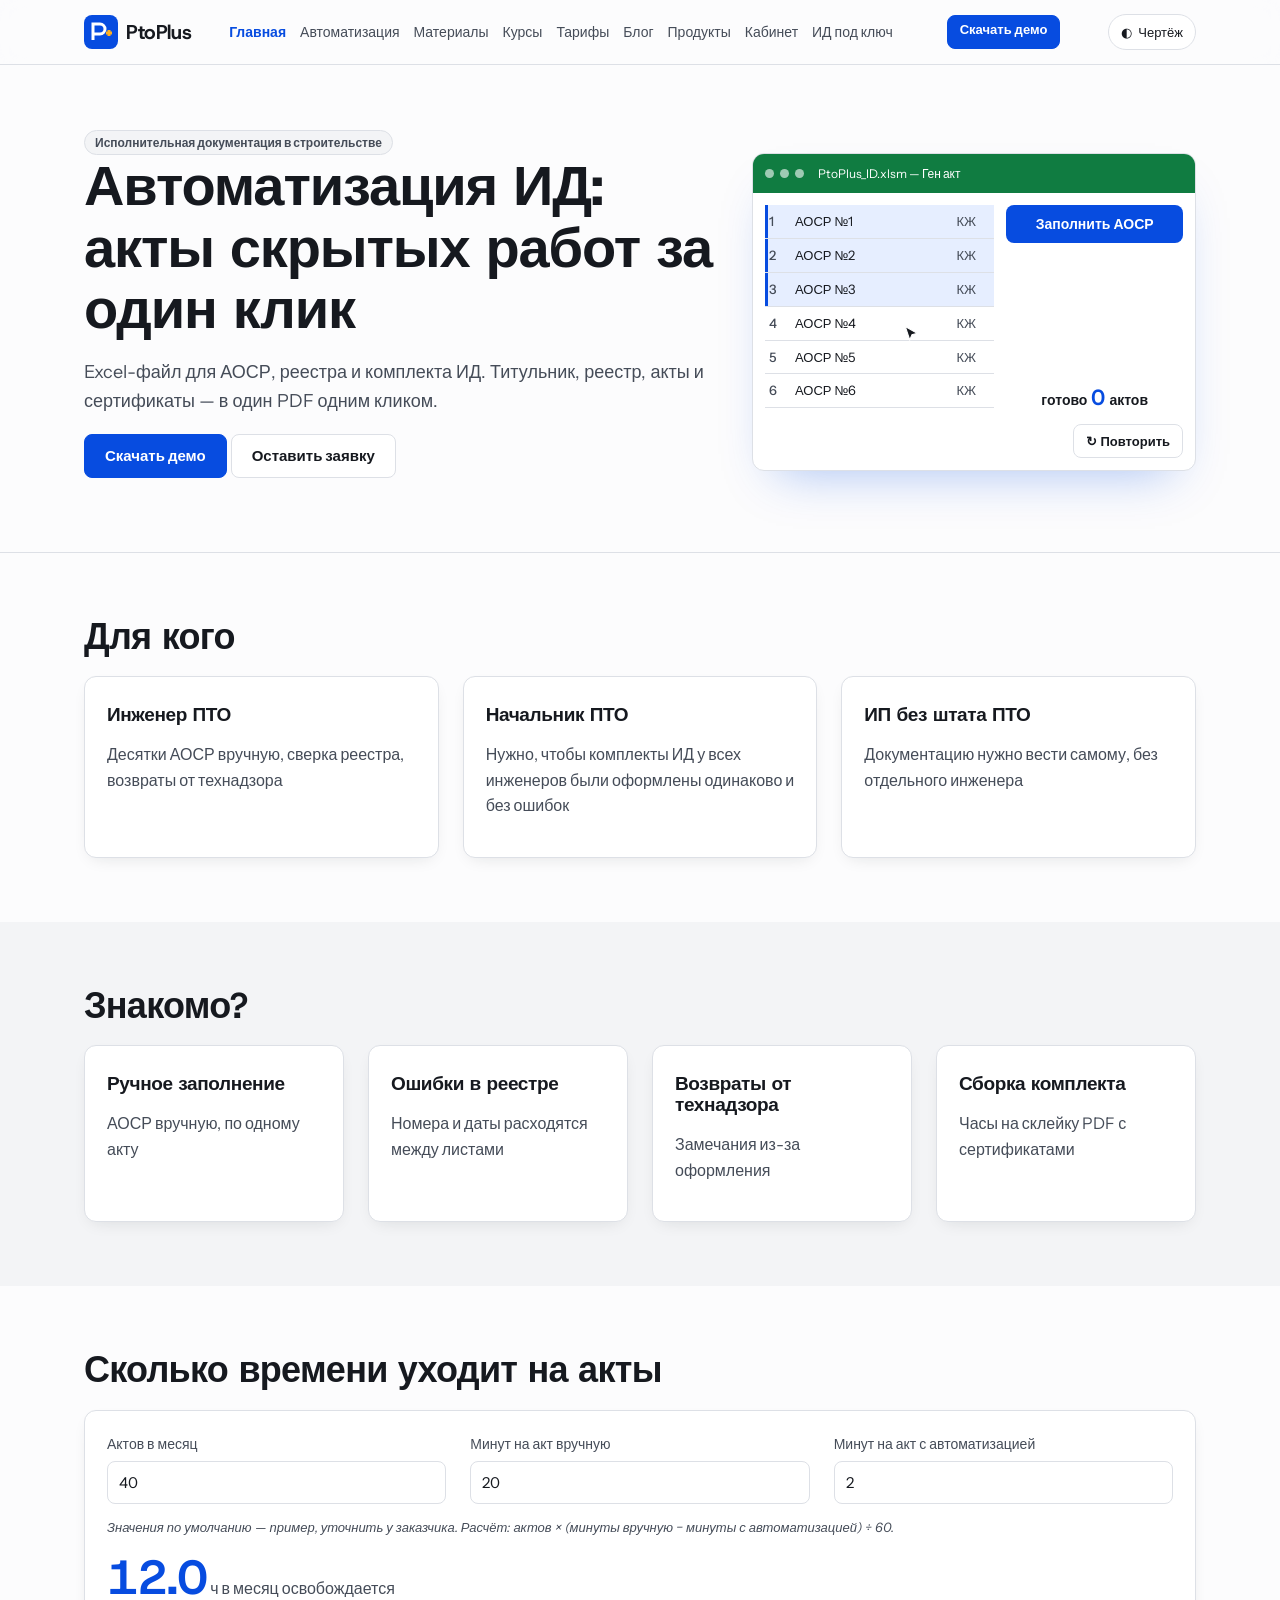
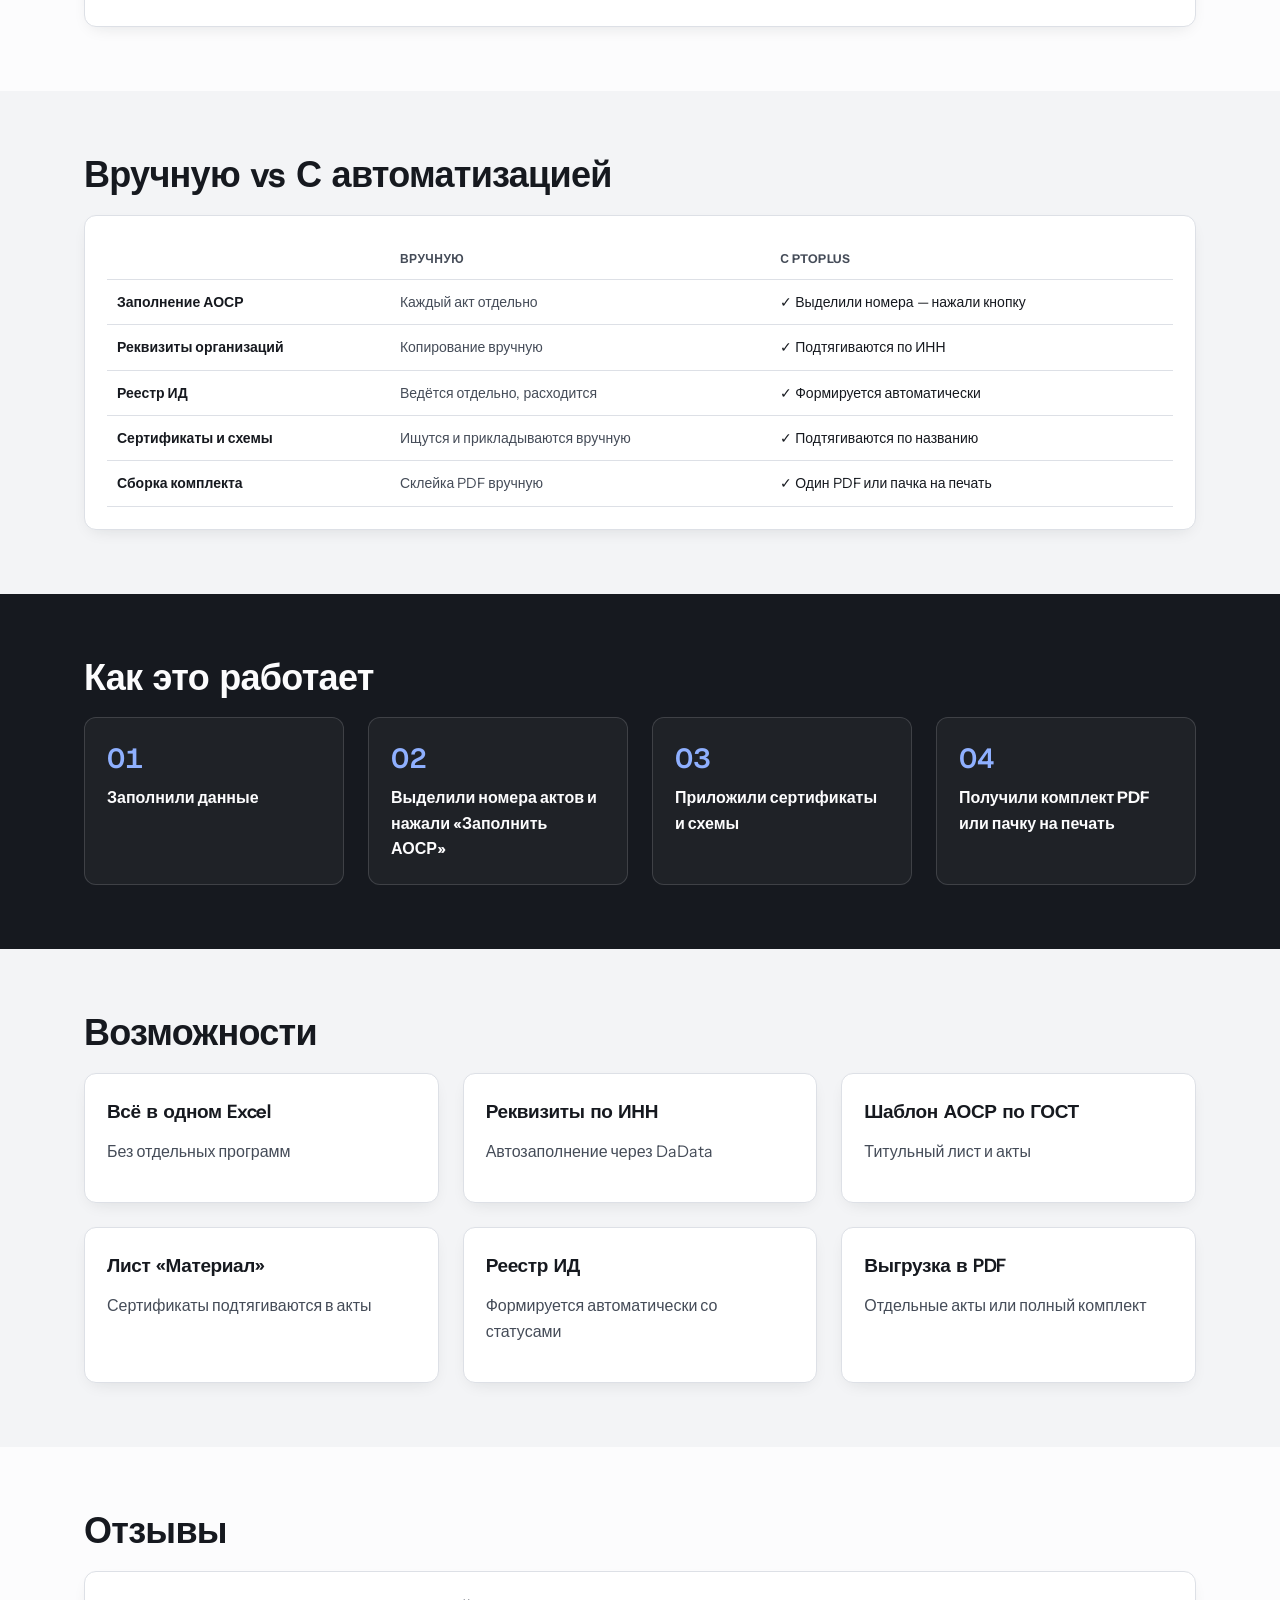
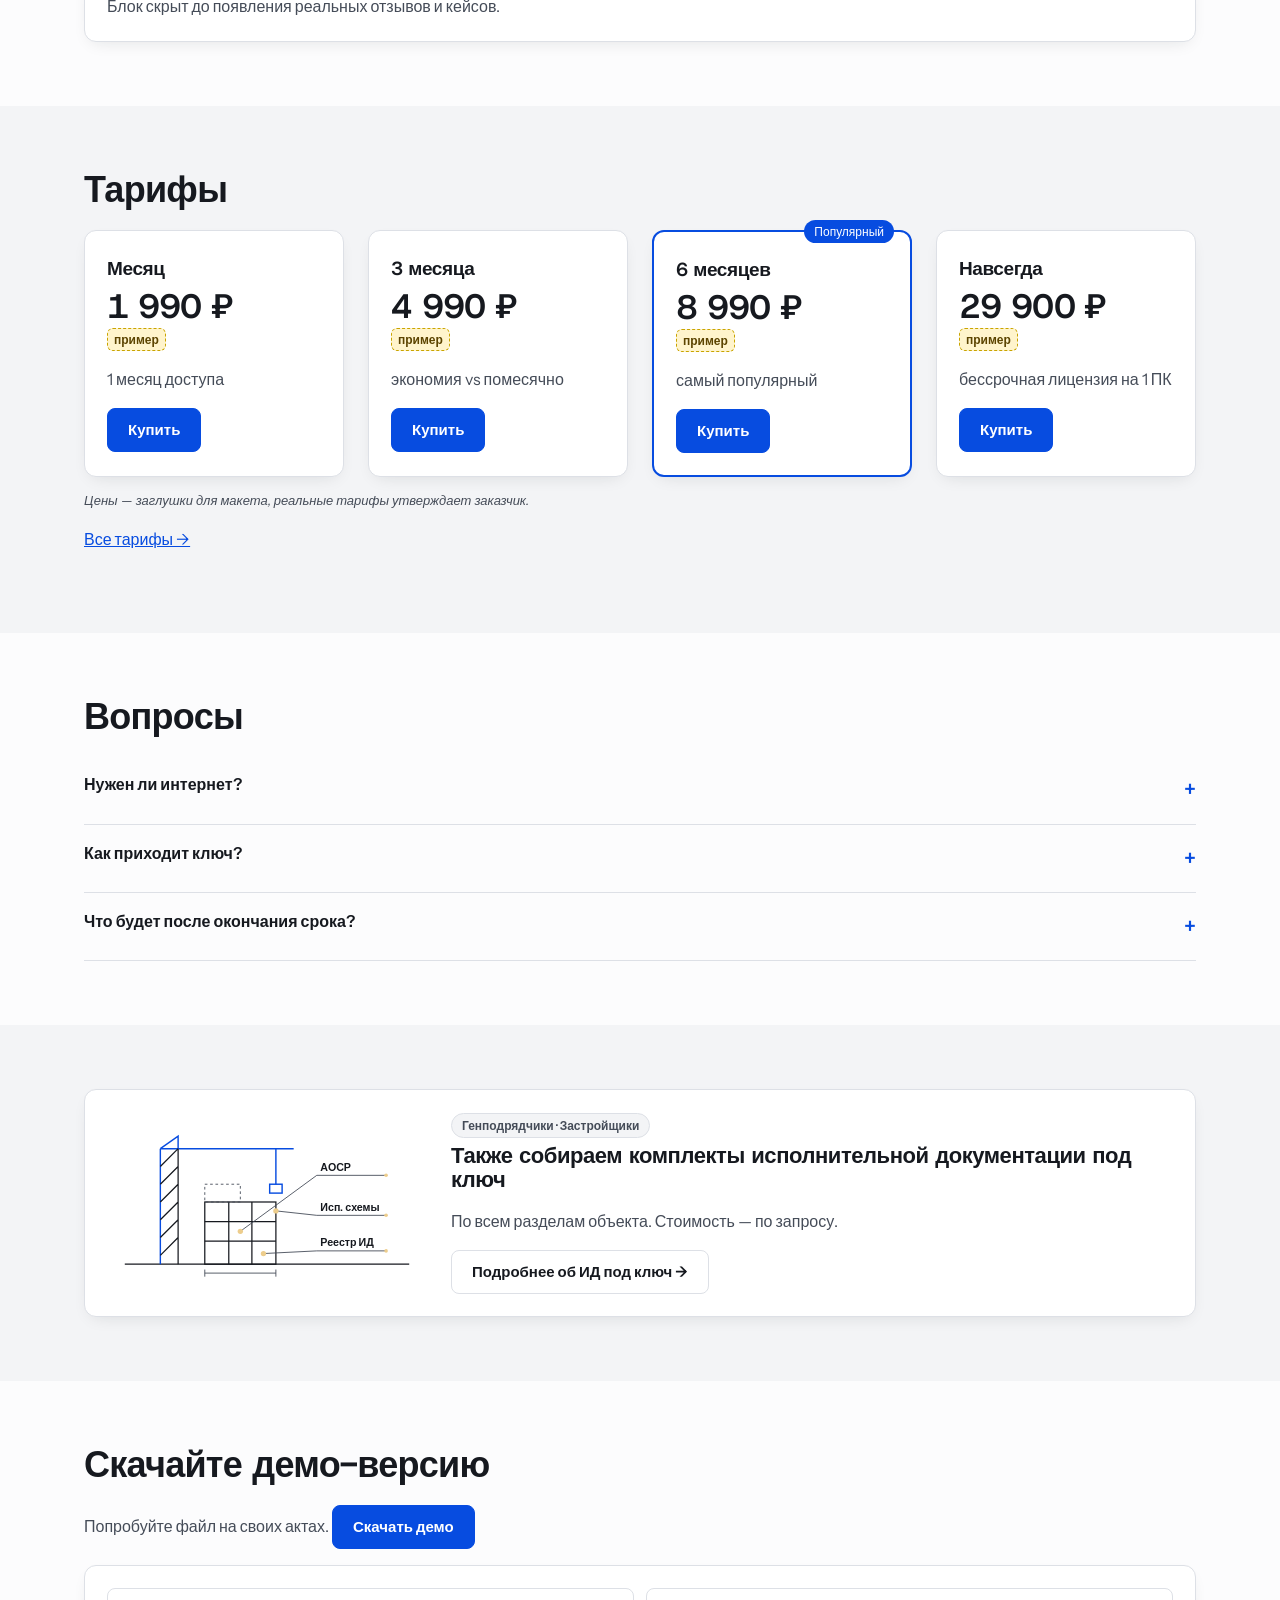
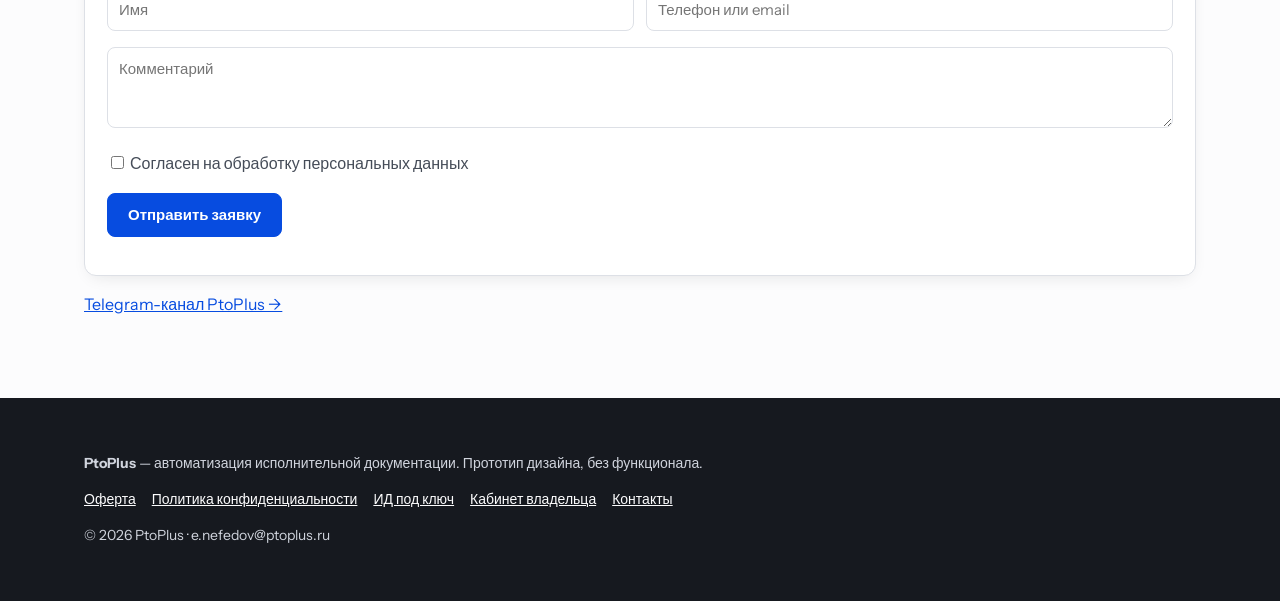
==== commit 3285c575: "Automation-first homepage, compact turnkey block, nav order" ====
--- a/index.html
+++ b/index.html
@@ -1,4 +1,4 @@
 <!doctype html><html lang="ru"><head><meta charset="utf-8"><meta name="viewport" content="width=device-width,initial-scale=1"><title>Главная — PtoPlus</title><link rel="preconnect" href="https://fonts.googleapis.com"><link rel="preconnect" href="https://fonts.gstatic.com" crossorigin><link href="https://fonts.googleapis.com/css2?family=Host+Grotesk:wght@500;700&family=Instrument+Sans:wght@400;500;600&display=swap" rel="stylesheet"><link href="https://fonts.googleapis.com/css2?family=IBM+Plex+Mono:wght@400;600&family=IBM+Plex+Sans:wght@400;600;700&display=swap" rel="stylesheet"><script>try{var q=location.search.match(/theme=(\w+)/),t=q?q[1]:localStorage.getItem("pp-theme");if(t)document.documentElement.dataset.theme=t}catch(e){}</script><link rel="stylesheet" href="style.css"></head><body>
-<header><div class="wrap nav"><a class="logo" href="index.html"><svg width="34" height="34" viewBox="0 0 34 34"><rect width="34" height="34" rx="8" fill="var(--dp-color-accent)"/><path d="M9 25V9h7a5 5 0 010 10h-7" stroke="#fff" stroke-width="3" fill="none"/><path d="M22 18h6M25 15v6" stroke="var(--value,#ffb020)" stroke-width="3"/></svg>PtoPlus</a><nav class="menu"><a href="index.html" class=active>Главная</a><a href="products.html">Продукты</a><a href="id-turnkey.html">ИД под ключ</a><a href="automation.html">Автоматизация</a><a href="materials.html">Материалы</a><a href="courses.html">Курсы</a><a href="pricing.html">Тарифы</a><a href="blog.html">Блог</a><a href="account.html">Кабинет</a></nav><a class="btn sm hdr-cta" href="#" data-demo="скачивание демо-файла">Скачать демо</a><button class="theme-tgl" type="button" aria-pressed="false" aria-label="Тема «Чертёж»" title="Переключить тему"><span aria-hidden="true">◐</span><span class="tl">Чертёж</span></button><button class="burger" aria-label="Меню">☰</button></div></header>
-<main><div class="hero"><div class="wrap grid g2"><div><span class="tag">Исполнительная документация в строительстве</span><h1>Автоматизация ИД: акты скрытых работ за один клик</h1><p>Excel-файл для АОСР, реестра и комплекта ИД. Титульник, реестр, акты и сертификаты — в один PDF одним кликом.</p><p><a class="btn" href="#" data-demo="скачивание демо-файла">Скачать демо</a> <a class="btn ghost" href="contacts.html">Оставить заявку</a></p></div><div class="xdemo" aria-label="Анимация: выделение актов и формирование PDF" role="img"><div class="xbar"><i></i><i></i><i></i><span>PtoPlus_ID.xlsm — Ген акт</span></div><div class="xbody"><div class="xsheet"><div class="xrow"><b>1</b><span>АОСР №1</span><em>КЖ</em></div><div class="xrow"><b>2</b><span>АОСР №2</span><em>КЖ</em></div><div class="xrow"><b>3</b><span>АОСР №3</span><em>КЖ</em></div><div class="xrow"><b>4</b><span>АОСР №4</span><em>КЖ</em></div><div class="xrow"><b>5</b><span>АОСР №5</span><em>КЖ</em></div><div class="xrow"><b>6</b><span>АОСР №6</span><em>КЖ</em></div></div><div class="xside"><button class="xbtn" tabindex="-1">Заполнить АОСР</button><div class="xstack"></div><div class="xcount">готово <b>0</b> актов</div></div><div class="xcursor"></div></div><button class="xreplay btn ghost sm" type="button">↻ Повторить</button></div></div></div><section class="fork"><div class="wrap"><h2>Выберите, кто вы</h2><div class="grid g2"><div class="card big"><svg class="il" viewBox="0 0 360 175" role="img" aria-label="Иллюстрация: строящееся здание с краном и выносками АОСР, исполнительные схемы, реестр ИД"><style>.il .s{fill:none;stroke:var(--dp-color-ink);stroke-width:1.4}.il .a{fill:none;stroke:var(--dp-color-accent);stroke-width:1.6}.il .ln{fill:none;stroke:var(--dp-color-ink-secondary);stroke-width:1}.il .dm{stroke:var(--dp-color-ink-secondary);stroke-width:1;fill:none;stroke-dasharray:3 3}.il .lb{font:600 12px var(--sans);fill:var(--dp-color-ink)}.il .mono{font:11px monospace;fill:var(--dp-color-ink-secondary)}</style><path d="M20 160H340" class="s"/><path d="M60 160V30M60 30H210M60 30l20-14v14M190 30v40" class="a"/><path d="M60 50l20-20M60 70l20-20M60 90l20-20M60 110l20-20M60 130l20-20M60 150l20-20M80 30v130" class="s"/><rect x="183" y="70" width="14" height="10" class="a"/><rect x="110" y="90" width="80" height="70" class="s"/><path d="M110 112H190M110 134H190M137 90V160M163 90V160" class="s"/><rect x="110" y="70" width="40" height="20" class="dm"/><path d="M110 170H190M110 166v8M190 166v8" class="ln"/><path d="M150 123L236 60H314" class="ln"/><circle cx="150" cy="123" r="3" fill="var(--value,#edcd8c)"/><circle cx="314" cy="60" r="2" fill="var(--value,#edcd8c)"/><text x="240" y="55" class="lb">АОСР</text><path d="M190 100L236 105H314" class="ln"/><circle cx="190" cy="100" r="3" fill="var(--value,#edcd8c)"/><circle cx="314" cy="105" r="2" fill="var(--value,#edcd8c)"/><text x="240" y="100" class="lb">Исп. схемы</text><path d="M176 148L236 145H314" class="ln"/><circle cx="176" cy="148" r="3" fill="var(--value,#edcd8c)"/><circle cx="314" cy="145" r="2" fill="var(--value,#edcd8c)"/><text x="240" y="140" class="lb">Реестр ИД</text></svg><span class="tag">Генподрядчики · Застройщики · ИП</span><h3>ИД под ключ</h3><p class="muted">Подготовим исполнительную документацию по всем разделам объекта.</p><a class="btn" href="id-turnkey.html">Подробнее об ИД под ключ →</a></div><div class="card big"><svg class="il" viewBox="0 0 360 175" role="img" aria-label="Иллюстрация: ноутбук с таблицей Excel, из которого выходят листы PDF"><style>.il .s{fill:none;stroke:var(--dp-color-ink);stroke-width:1.4}.il .a{fill:none;stroke:var(--dp-color-accent);stroke-width:1.6}.il .ln{fill:none;stroke:var(--dp-color-ink-secondary);stroke-width:1}.il .dm{stroke:var(--dp-color-ink-secondary);stroke-width:1;fill:none;stroke-dasharray:3 3}.il .lb{font:600 12px var(--sans);fill:var(--dp-color-ink)}.il .mono{font:11px monospace;fill:var(--dp-color-ink-secondary)}</style><rect x="40" y="30" width="170" height="105" rx="4" class="s"/><path d="M20 145H230l-12-10H32z" class="s"/><path d="M52 50H198M52 66H198M52 82H198M52 98H198M52 114H198M80 42V122M160 42V122" class="ln"/><rect x="52" y="66" width="146" height="32" class="a"/><path d="M200 70C230 60 235 45 250 42" class="dm"/><circle cx="200" cy="70" r="3" fill="var(--value,#edcd8c)"/><g transform="translate(250 28) rotate(-8)"><rect width="56" height="72" rx="3" fill="var(--dp-color-panel)" class="s"/><rect x="6" y="7" width="24" height="11" fill="var(--dp-color-accent)"/><text x="8" y="16" style="font:700 8px sans-serif;fill:var(--dp-color-on-accent)">PDF</text><path d="M6 28H48M6 36H48M6 44H40" class="ln"/></g><g transform="translate(268 44) rotate(-2)"><rect width="56" height="72" rx="3" fill="var(--dp-color-panel)" class="s"/><rect x="6" y="7" width="24" height="11" fill="var(--dp-color-accent)"/><text x="8" y="16" style="font:700 8px sans-serif;fill:var(--dp-color-on-accent)">PDF</text><path d="M6 28H48M6 36H48M6 44H40" class="ln"/></g><g transform="translate(286 60) rotate(4)"><rect width="56" height="72" rx="3" fill="var(--dp-color-panel)" class="s"/><rect x="6" y="7" width="24" height="11" fill="var(--dp-color-accent)"/><text x="8" y="16" style="font:700 8px sans-serif;fill:var(--dp-color-on-accent)">PDF</text><path d="M6 28H48M6 36H48M6 44H40" class="ln"/></g><path d="M40 160H210M40 156v8M210 156v8" class="ln"/><text x="96" y="173" class="mono">xlsm → pdf</text></svg><span class="tag">Инженеры ПТО · Начальники ПТО · ИП без штата ПТО</span><h3>Автоматизация файлом</h3><p class="muted">Excel-файл: выделили номера актов — получили АОСР, реестр и комплект в PDF.</p><a class="btn" href="automation.html">Как работает файл →</a> <a class="btn ghost" href="pricing.html">Тарифы</a></div></div></div></section><section class=""><div class="wrap"><h2>Знакомо?</h2><div class="grid g4"><div class="card"><h3>Ручное заполнение</h3><p class="muted">АОСР вручную, по одному акту</p></div><div class="card"><h3>Ошибки в реестре</h3><p class="muted">Номера и даты расходятся между листами</p></div><div class="card"><h3>Возвраты от технадзора</h3><p class="muted">Замечания из-за оформления</p></div><div class="card"><h3>Сборка комплекта</h3><p class="muted">Часы на склейку PDF с сертификатами</p></div></div></div></section><section class="dark"><div class="wrap"><h2>Как это работает</h2><div class="grid g4 steps"><div class="card"><b>Заполнили данные</b></div><div class="card"><b>Выделили номера актов и нажали «Заполнить АОСР»</b></div><div class="card"><b>Приложили сертификаты и схемы</b></div><div class="card"><b>Получили комплект PDF или пачку на печать</b></div></div></div></section><section class=""><div class="wrap"><h2>Возможности</h2><div class="grid g3"><div class="card"><h3>Всё в одном Excel</h3><p class="muted">Без отдельных программ</p></div><div class="card"><h3>Реквизиты по ИНН</h3><p class="muted">Автозаполнение через DaData</p></div><div class="card"><h3>Шаблон АОСР по ГОСТ</h3><p class="muted">Титульный лист и акты</p></div><div class="card"><h3>Лист «Материал»</h3><p class="muted">Сертификаты подтягиваются в акты</p></div><div class="card"><h3>Реестр ИД</h3><p class="muted">Формируется автоматически со статусами</p></div><div class="card"><h3>Выгрузка в PDF</h3><p class="muted">Отдельные акты или полный комплект</p></div></div></div></section><section class=""><div class="wrap"><h2>Для кого</h2><div class="grid g3"><div class="card"><h3>ПТО-инженер</h3><p class="muted">Ручное заполнение десятков АОСР, сверка реестра, возвраты от технадзора</p></div><div class="card"><h3>Прораб</h3><p class="muted">Нужно быстро подготовить акты к приёмке, а времени на бумаги нет</p></div><div class="card"><h3>Генподрядчик</h3><p class="muted">Комплекты ИД от разных субподрядчиков в разном виде, сложно собрать единый</p></div></div></div></section><section class=""><div class="wrap"><h2>Сколько времени уходит на акты</h2><div class="card calc"><div class="grid g3"><label>Актов в месяц<input type="number" id="cA" value="40" min="0"></label><label>Минут на акт вручную<input type="number" id="cM" value="20" min="0"></label><label>Минут на акт с автоматизацией<input type="number" id="cT" value="2" min="0"></label></div><p class="demo">Значения по умолчанию — пример, уточнить у заказчика. Расчёт: актов × (минуты вручную − минуты с автоматизацией) ÷ 60.</p><div class="calcout"><span class="kpi" id="cOut">0</span> <span class="muted">ч в месяц освобождается</span></div></div></div></section><section class=""><div class="wrap"><h2>Вручную vs С автоматизацией</h2><div class="card tbl"><table><tr><th></th><th>Вручную</th><th>С PtoPlus</th></tr><tr><td><b>Заполнение АОСР</b></td><td class="muted">Каждый акт отдельно</td><td>✓ Выделили номера — нажали кнопку</td></tr><tr><td><b>Реквизиты организаций</b></td><td class="muted">Копирование вручную</td><td>✓ Подтягиваются по ИНН</td></tr><tr><td><b>Реестр ИД</b></td><td class="muted">Ведётся отдельно, расходится</td><td>✓ Формируется автоматически</td></tr><tr><td><b>Сертификаты и схемы</b></td><td class="muted">Ищутся и прикладываются вручную</td><td>✓ Подтягиваются по названию</td></tr><tr><td><b>Сборка комплекта</b></td><td class="muted">Склейка PDF вручную</td><td>✓ Один PDF или пачка на печать</td></tr></table></div></div></section><section class=""><div class="wrap"><h2>Соберём ИД под ключ</h2><p class="lead muted">Поможем и автоматизировать, и собрать исполнительную.</p><div class="grid g2"><div class="card"><h3>Что входит</h3><ul><li>АОСР и акты ответственных конструкций</li><li>Реестры ИД</li><li>Исполнительные схемы <span class="ph">уточнить</span></li><li>Комплектация сертификатами и паспортами</li></ul></div><div class="card"><h3>Разделы</h3><p><span class="tag">АР</span><span class="tag">КЖ</span><span class="tag">КМ</span><span class="tag">ОВ</span><span class="tag">ВК</span><span class="tag">ЭМ</span><span class="tag">СС</span> <span class="ph">уточнить</span></p></div></div><div class="grid g4 steps" style="margin-top:24px"><div class="card">Заявка и описание объекта</div><div class="card">Расчёт стоимости и сроков</div><div class="card">Подготовка комплекта ИД</div><div class="card">Передача и сопровождение сдачи</div></div><p style="margin-top:20px"><a class="btn" href="id-turnkey.html#form">Оставить заявку</a></p></div></section><section class=""><div class="wrap"><h2>Отзывы</h2><div class="card muted">Блок скрыт до появления реальных отзывов и кейсов.</div></div></section><section class=""><div class="wrap"><h2>Тарифы</h2><div class="grid g4"><div class="card "><h3>Месяц</h3><div class="price">1 990 ₽</div><span class="ph">пример</span><p class="muted">1 месяц доступа</p><a class="btn" href="success.html">Купить</a></div><div class="card "><h3>3 месяца</h3><div class="price">4 990 ₽</div><span class="ph">пример</span><p class="muted">экономия vs помесячно</p><a class="btn" href="success.html">Купить</a></div><div class="card hit"><h3>6 месяцев</h3><div class="price">8 990 ₽</div><span class="ph">пример</span><p class="muted">самый популярный</p><a class="btn" href="success.html">Купить</a></div><div class="card "><h3>Навсегда</h3><div class="price">29 900 ₽</div><span class="ph">пример</span><p class="muted">бессрочная лицензия на 1 ПК</p><a class="btn" href="success.html">Купить</a></div></div><p class="demo">Цены — заглушки для макета, реальные тарифы утверждает заказчик.</p><p><a href="pricing.html">Все тарифы →</a></p></div></section><section class=""><div class="wrap"><h2>Вопросы</h2><details><summary>Нужен ли интернет?</summary>Ключ проверяется при запуске; без сети файл работает несколько дней.</details><details><summary>Как приходит ключ?</summary>На email и в Telegram-бот сразу после оплаты.</details><details><summary>Что будет после окончания срока?</summary>Кнопки автоматизации перестанут работать до продления.</details></div></section><section class=""><div class="wrap"><h2>Оставить заявку</h2><form class="card"><div class="grid g2"><input placeholder="Имя"><input placeholder="Телефон или email"></div><p><textarea rows="3" placeholder="Комментарий"></textarea></p><label class="muted"><input type="checkbox" style="width:auto"> Согласен на обработку персональных данных</label><p><button class="btn">Отправить заявку</button></p></form><p><a href="#" data-demo="ссылка на Telegram-канал">Telegram-канал PtoPlus →</a></p></div></section></main>
-<footer><div class="wrap"><p><b>PtoPlus</b> — автоматизация исполнительной документации. Прототип дизайна, без функционала.</p><p><a href="offer.html">Оферта</a><a href="privacy.html">Политика конфиденциальности</a><a href="owner.html">Кабинет владельца</a><a href="contacts.html">Контакты</a></p><p>© 2026 PtoPlus · e.nefedov@ptoplus.ru</p></div></footer><script src="app.js"></script></body></html>+<header><div class="wrap nav"><a class="logo" href="index.html"><svg width="34" height="34" viewBox="0 0 34 34"><rect width="34" height="34" rx="8" fill="var(--dp-color-accent)"/><path d="M9 25V9h7a5 5 0 010 10h-7" stroke="#fff" stroke-width="3" fill="none"/><path d="M22 18h6M25 15v6" stroke="var(--value,#ffb020)" stroke-width="3"/></svg>PtoPlus</a><nav class="menu"><a href="index.html" class=active>Главная</a><a href="automation.html">Автоматизация</a><a href="materials.html">Материалы</a><a href="courses.html">Курсы</a><a href="pricing.html">Тарифы</a><a href="blog.html">Блог</a><a href="products.html">Продукты</a><a href="account.html">Кабинет</a><a href="id-turnkey.html">ИД под ключ</a></nav><a class="btn sm hdr-cta" href="#" data-demo="скачивание демо-файла">Скачать демо</a><button class="theme-tgl" type="button" aria-pressed="false" aria-label="Тема «Чертёж»" title="Переключить тему"><span aria-hidden="true">◐</span><span class="tl">Чертёж</span></button><button class="burger" aria-label="Меню">☰</button></div></header>
+<main><div class="hero"><div class="wrap grid g2"><div><span class="tag">Исполнительная документация в строительстве</span><h1>Автоматизация ИД: акты скрытых работ за один клик</h1><p>Excel-файл для АОСР, реестра и комплекта ИД. Титульник, реестр, акты и сертификаты — в один PDF одним кликом.</p><p><a class="btn" href="#" data-demo="скачивание демо-файла">Скачать демо</a> <a class="btn ghost" href="contacts.html">Оставить заявку</a></p></div><div class="xdemo" aria-label="Анимация: выделение актов и формирование PDF" role="img"><div class="xbar"><i></i><i></i><i></i><span>PtoPlus_ID.xlsm — Ген акт</span></div><div class="xbody"><div class="xsheet"><div class="xrow"><b>1</b><span>АОСР №1</span><em>КЖ</em></div><div class="xrow"><b>2</b><span>АОСР №2</span><em>КЖ</em></div><div class="xrow"><b>3</b><span>АОСР №3</span><em>КЖ</em></div><div class="xrow"><b>4</b><span>АОСР №4</span><em>КЖ</em></div><div class="xrow"><b>5</b><span>АОСР №5</span><em>КЖ</em></div><div class="xrow"><b>6</b><span>АОСР №6</span><em>КЖ</em></div></div><div class="xside"><button class="xbtn" tabindex="-1">Заполнить АОСР</button><div class="xstack"></div><div class="xcount">готово <b>0</b> актов</div></div><div class="xcursor"></div></div><button class="xreplay btn ghost sm" type="button">↻ Повторить</button></div></div></div><section class=""><div class="wrap"><h2>Для кого</h2><div class="grid g3"><div class="card"><h3>Инженер ПТО</h3><p class="muted">Десятки АОСР вручную, сверка реестра, возвраты от технадзора</p></div><div class="card"><h3>Начальник ПТО</h3><p class="muted">Нужно, чтобы комплекты ИД у всех инженеров были оформлены одинаково и без ошибок</p></div><div class="card"><h3>ИП без штата ПТО</h3><p class="muted">Документацию нужно вести самому, без отдельного инженера</p></div></div></div></section><section class=""><div class="wrap"><h2>Знакомо?</h2><div class="grid g4"><div class="card"><h3>Ручное заполнение</h3><p class="muted">АОСР вручную, по одному акту</p></div><div class="card"><h3>Ошибки в реестре</h3><p class="muted">Номера и даты расходятся между листами</p></div><div class="card"><h3>Возвраты от технадзора</h3><p class="muted">Замечания из-за оформления</p></div><div class="card"><h3>Сборка комплекта</h3><p class="muted">Часы на склейку PDF с сертификатами</p></div></div></div></section><section class=""><div class="wrap"><h2>Сколько времени уходит на акты</h2><div class="card calc"><div class="grid g3"><label>Актов в месяц<input type="number" id="cA" value="40" min="0"></label><label>Минут на акт вручную<input type="number" id="cM" value="20" min="0"></label><label>Минут на акт с автоматизацией<input type="number" id="cT" value="2" min="0"></label></div><p class="demo">Значения по умолчанию — пример, уточнить у заказчика. Расчёт: актов × (минуты вручную − минуты с автоматизацией) ÷ 60.</p><div class="calcout"><span class="kpi" id="cOut">0</span> <span class="muted">ч в месяц освобождается</span></div></div></div></section><section class=""><div class="wrap"><h2>Вручную vs С автоматизацией</h2><div class="card tbl"><table><tr><th></th><th>Вручную</th><th>С PtoPlus</th></tr><tr><td><b>Заполнение АОСР</b></td><td class="muted">Каждый акт отдельно</td><td>✓ Выделили номера — нажали кнопку</td></tr><tr><td><b>Реквизиты организаций</b></td><td class="muted">Копирование вручную</td><td>✓ Подтягиваются по ИНН</td></tr><tr><td><b>Реестр ИД</b></td><td class="muted">Ведётся отдельно, расходится</td><td>✓ Формируется автоматически</td></tr><tr><td><b>Сертификаты и схемы</b></td><td class="muted">Ищутся и прикладываются вручную</td><td>✓ Подтягиваются по названию</td></tr><tr><td><b>Сборка комплекта</b></td><td class="muted">Склейка PDF вручную</td><td>✓ Один PDF или пачка на печать</td></tr></table></div></div></section><section class="dark"><div class="wrap"><h2>Как это работает</h2><div class="grid g4 steps"><div class="card"><b>Заполнили данные</b></div><div class="card"><b>Выделили номера актов и нажали «Заполнить АОСР»</b></div><div class="card"><b>Приложили сертификаты и схемы</b></div><div class="card"><b>Получили комплект PDF или пачку на печать</b></div></div></div></section><section class=""><div class="wrap"><h2>Возможности</h2><div class="grid g3"><div class="card"><h3>Всё в одном Excel</h3><p class="muted">Без отдельных программ</p></div><div class="card"><h3>Реквизиты по ИНН</h3><p class="muted">Автозаполнение через DaData</p></div><div class="card"><h3>Шаблон АОСР по ГОСТ</h3><p class="muted">Титульный лист и акты</p></div><div class="card"><h3>Лист «Материал»</h3><p class="muted">Сертификаты подтягиваются в акты</p></div><div class="card"><h3>Реестр ИД</h3><p class="muted">Формируется автоматически со статусами</p></div><div class="card"><h3>Выгрузка в PDF</h3><p class="muted">Отдельные акты или полный комплект</p></div></div></div></section><section class=""><div class="wrap"><h2>Отзывы</h2><div class="card muted">Блок скрыт до появления реальных отзывов и кейсов.</div></div></section><section class=""><div class="wrap"><h2>Тарифы</h2><div class="grid g4"><div class="card "><h3>Месяц</h3><div class="price">1 990 ₽</div><span class="ph">пример</span><p class="muted">1 месяц доступа</p><a class="btn" href="success.html">Купить</a></div><div class="card "><h3>3 месяца</h3><div class="price">4 990 ₽</div><span class="ph">пример</span><p class="muted">экономия vs помесячно</p><a class="btn" href="success.html">Купить</a></div><div class="card hit"><h3>6 месяцев</h3><div class="price">8 990 ₽</div><span class="ph">пример</span><p class="muted">самый популярный</p><a class="btn" href="success.html">Купить</a></div><div class="card "><h3>Навсегда</h3><div class="price">29 900 ₽</div><span class="ph">пример</span><p class="muted">бессрочная лицензия на 1 ПК</p><a class="btn" href="success.html">Купить</a></div></div><p class="demo">Цены — заглушки для макета, реальные тарифы утверждает заказчик.</p><p><a href="pricing.html">Все тарифы →</a></p></div></section><section class=""><div class="wrap"><h2>Вопросы</h2><details><summary>Нужен ли интернет?</summary>Ключ проверяется при запуске; без сети файл работает несколько дней.</details><details><summary>Как приходит ключ?</summary>На email и в Telegram-бот сразу после оплаты.</details><details><summary>Что будет после окончания срока?</summary>Кнопки автоматизации перестанут работать до продления.</details></div></section><section class="tk"><div class="wrap"><div class="card tkc"><div class="tkill"><svg class="il" viewBox="0 0 360 175" role="img" aria-label="Иллюстрация: строящееся здание с краном и выносками АОСР, исполнительные схемы, реестр ИД"><style>.il .s{fill:none;stroke:var(--dp-color-ink);stroke-width:1.4}.il .a{fill:none;stroke:var(--dp-color-accent);stroke-width:1.6}.il .ln{fill:none;stroke:var(--dp-color-ink-secondary);stroke-width:1}.il .dm{stroke:var(--dp-color-ink-secondary);stroke-width:1;fill:none;stroke-dasharray:3 3}.il .lb{font:600 12px var(--sans);fill:var(--dp-color-ink)}.il .mono{font:11px monospace;fill:var(--dp-color-ink-secondary)}</style><path d="M20 160H340" class="s"/><path d="M60 160V30M60 30H210M60 30l20-14v14M190 30v40" class="a"/><path d="M60 50l20-20M60 70l20-20M60 90l20-20M60 110l20-20M60 130l20-20M60 150l20-20M80 30v130" class="s"/><rect x="183" y="70" width="14" height="10" class="a"/><rect x="110" y="90" width="80" height="70" class="s"/><path d="M110 112H190M110 134H190M137 90V160M163 90V160" class="s"/><rect x="110" y="70" width="40" height="20" class="dm"/><path d="M110 170H190M110 166v8M190 166v8" class="ln"/><path d="M150 123L236 60H314" class="ln"/><circle cx="150" cy="123" r="3" fill="var(--value,#edcd8c)"/><circle cx="314" cy="60" r="2" fill="var(--value,#edcd8c)"/><text x="240" y="55" class="lb">АОСР</text><path d="M190 100L236 105H314" class="ln"/><circle cx="190" cy="100" r="3" fill="var(--value,#edcd8c)"/><circle cx="314" cy="105" r="2" fill="var(--value,#edcd8c)"/><text x="240" y="100" class="lb">Исп. схемы</text><path d="M176 148L236 145H314" class="ln"/><circle cx="176" cy="148" r="3" fill="var(--value,#edcd8c)"/><circle cx="314" cy="145" r="2" fill="var(--value,#edcd8c)"/><text x="240" y="140" class="lb">Реестр ИД</text></svg></div><div><span class="tag">Генподрядчики · Застройщики</span><h3>Также собираем комплекты исполнительной документации под ключ</h3><p class="muted">По всем разделам объекта. Стоимость — по запросу.</p><a class="btn ghost" href="id-turnkey.html">Подробнее об ИД под ключ →</a></div></div></div></section><section class=""><div class="wrap"><h2>Скачайте демо-версию</h2><p class="muted">Попробуйте файл на своих актах. <a class="btn" href="#" data-demo="скачивание демо-файла">Скачать демо</a></p><form class="card"><div class="grid g2"><input placeholder="Имя"><input placeholder="Телефон или email"></div><p><textarea rows="3" placeholder="Комментарий"></textarea></p><label class="muted"><input type="checkbox" style="width:auto"> Согласен на обработку персональных данных</label><p><button class="btn">Отправить заявку</button></p></form><p><a href="#" data-demo="ссылка на Telegram-канал">Telegram-канал PtoPlus →</a></p></div></section></main>
+<footer><div class="wrap"><p><b>PtoPlus</b> — автоматизация исполнительной документации. Прототип дизайна, без функционала.</p><p><a href="offer.html">Оферта</a><a href="privacy.html">Политика конфиденциальности</a><a href="id-turnkey.html">ИД под ключ</a><a href="owner.html">Кабинет владельца</a><a href="contacts.html">Контакты</a></p><p>© 2026 PtoPlus · e.nefedov@ptoplus.ru</p></div></footer><script src="app.js"></script></body></html>
--- a/style.css
+++ b/style.css
@@ -119,3 +119,5 @@
 @media(max-width:520px){[data-theme=blueprint] h2::after{display:none}}
 .menu a{white-space:nowrap}
 .card.big .il{width:100%;height:auto;max-height:190px;margin-bottom:8px;border-bottom:1px solid var(--dp-color-rule);padding-bottom:8px}
+.tkc{display:grid;grid-template-columns:minmax(200px,320px) 1fr;gap:24px;align-items:center}.tkc h3{font-size:22px}.tkill .il{width:100%;height:auto}
+@media(max-width:760px){.tkc{grid-template-columns:1fr}}
